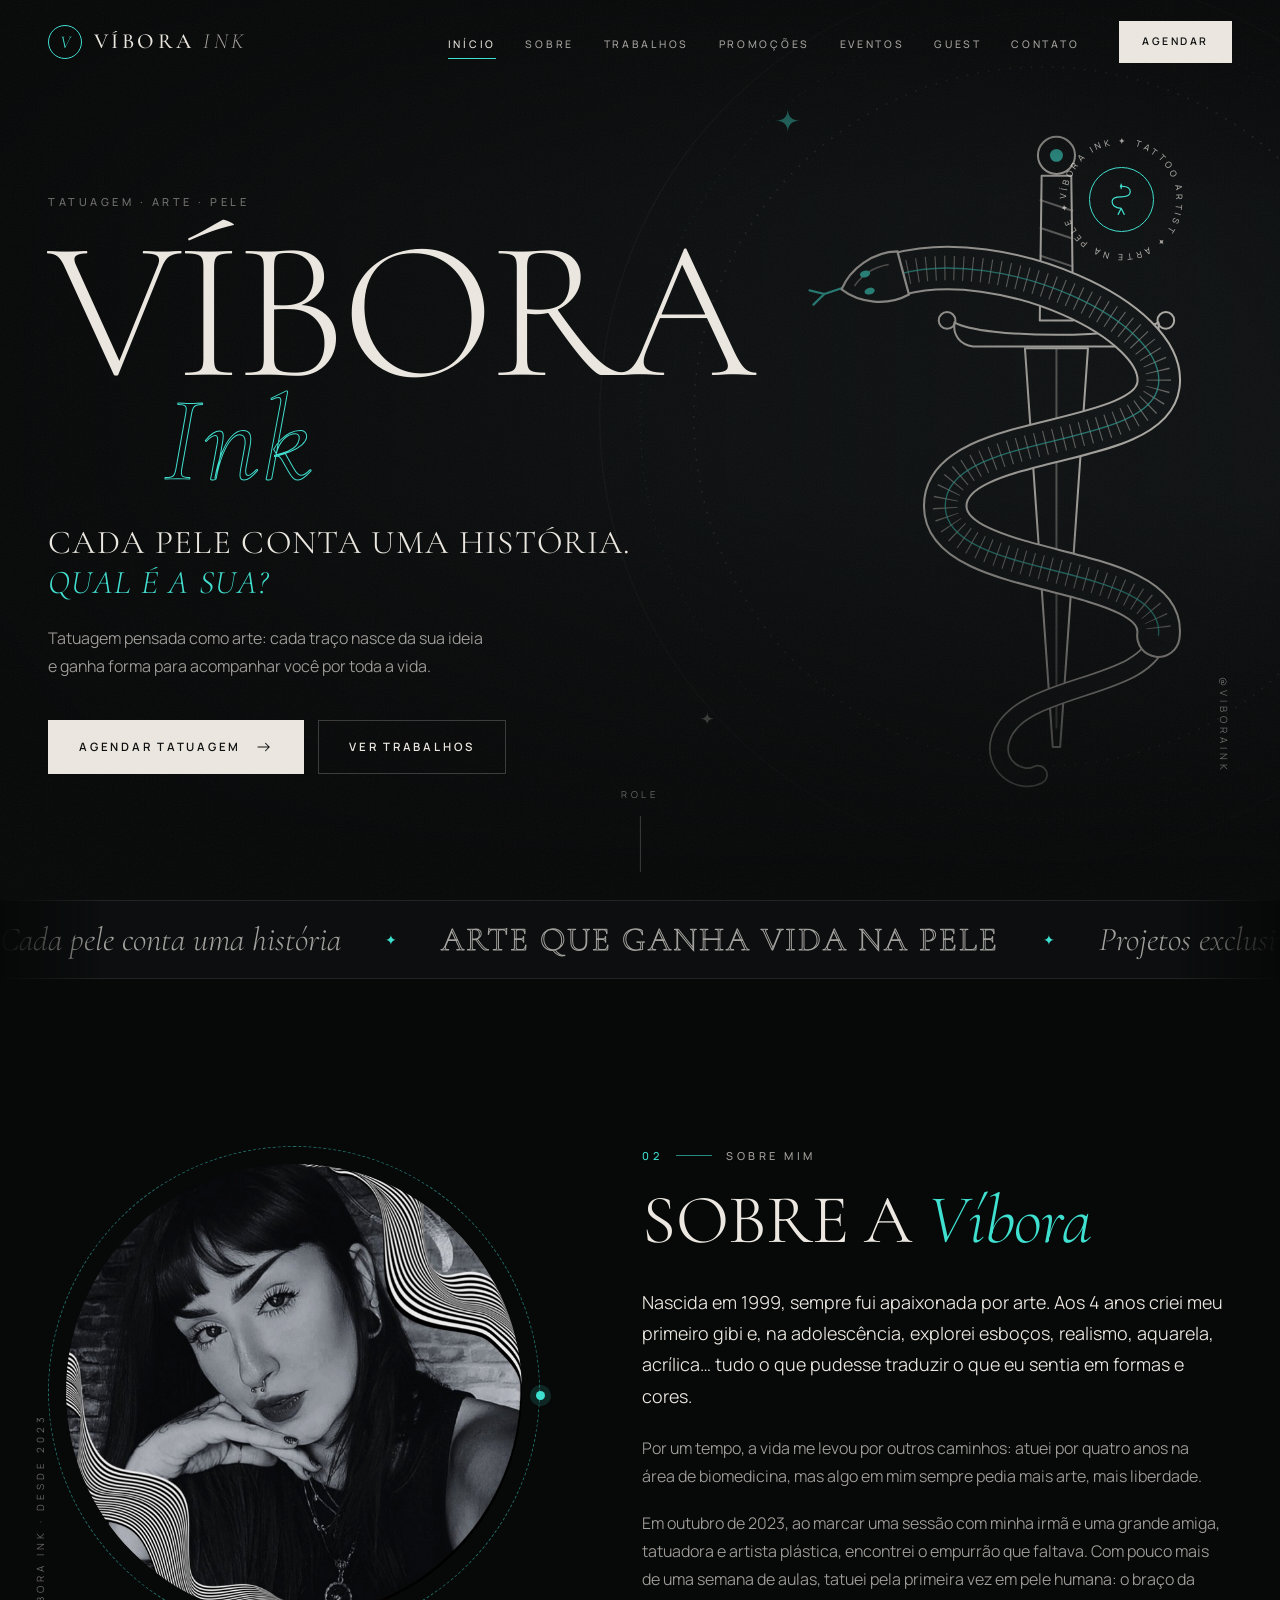
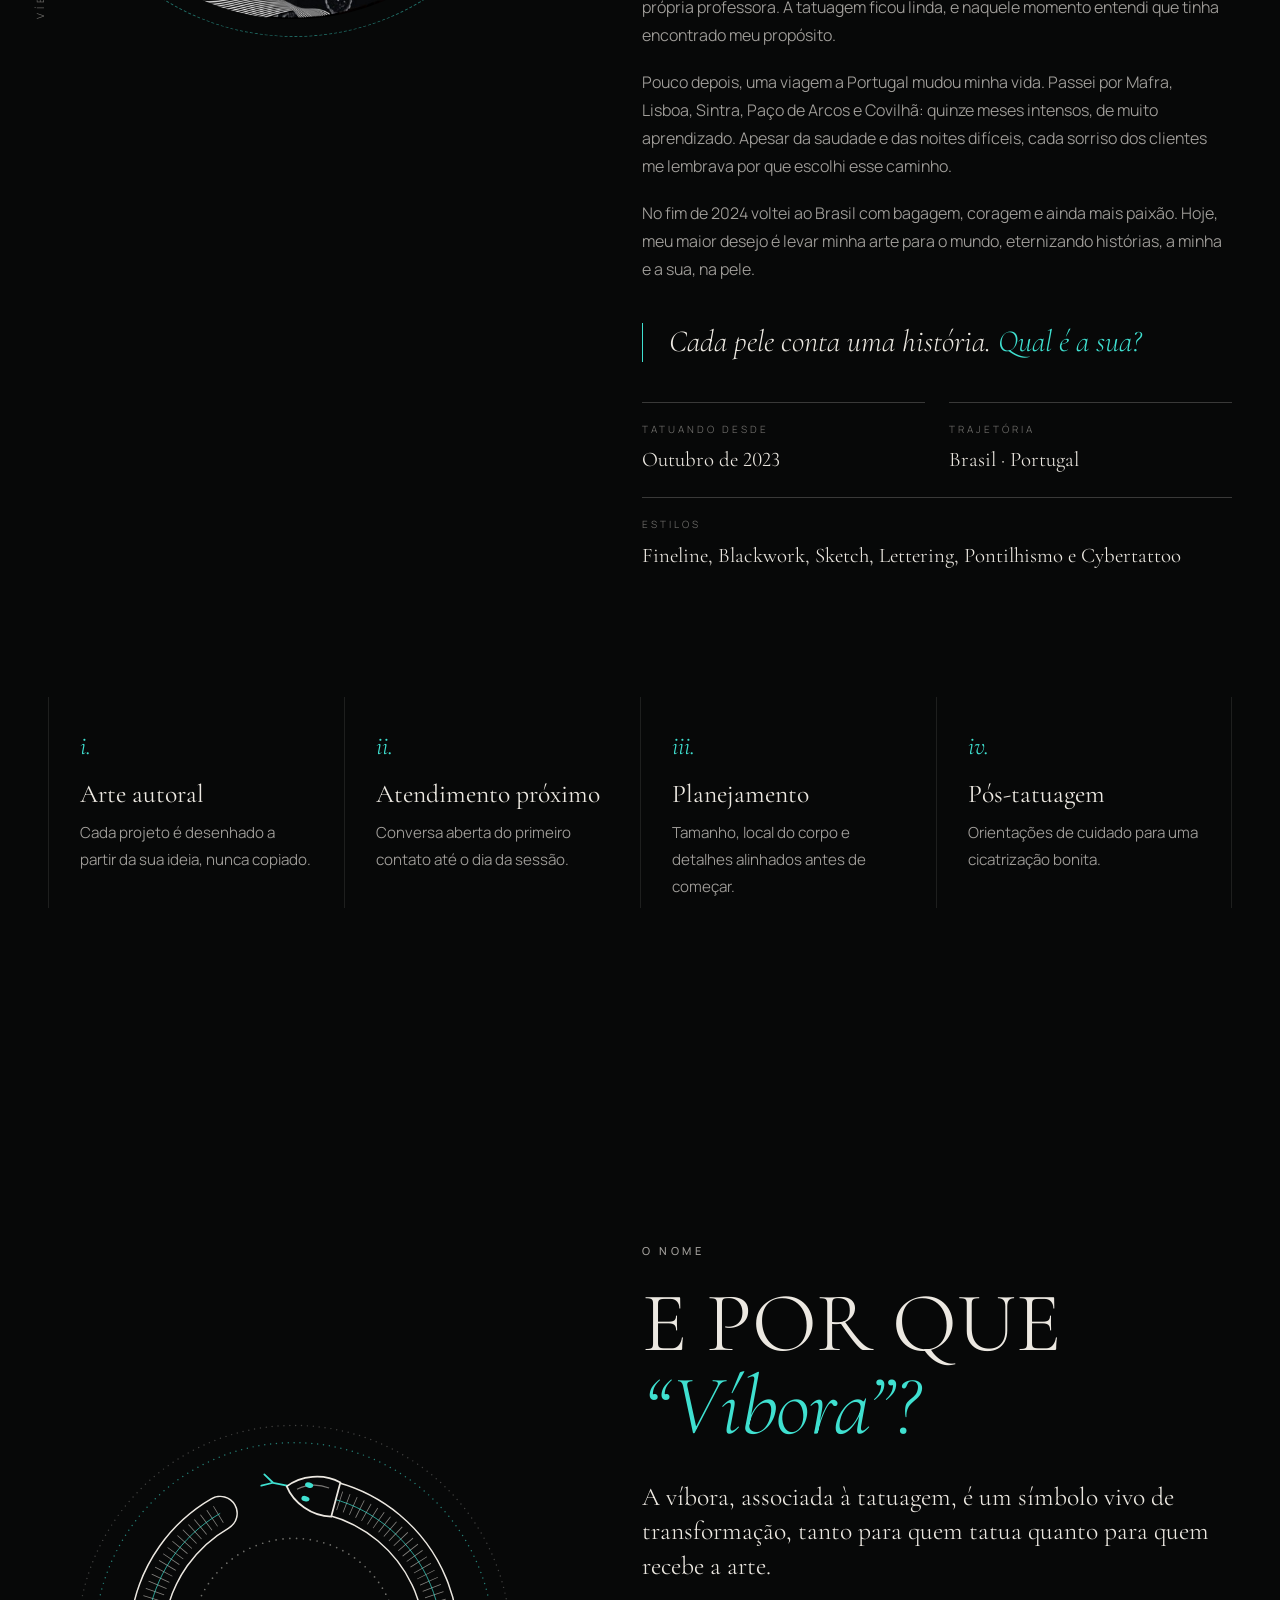
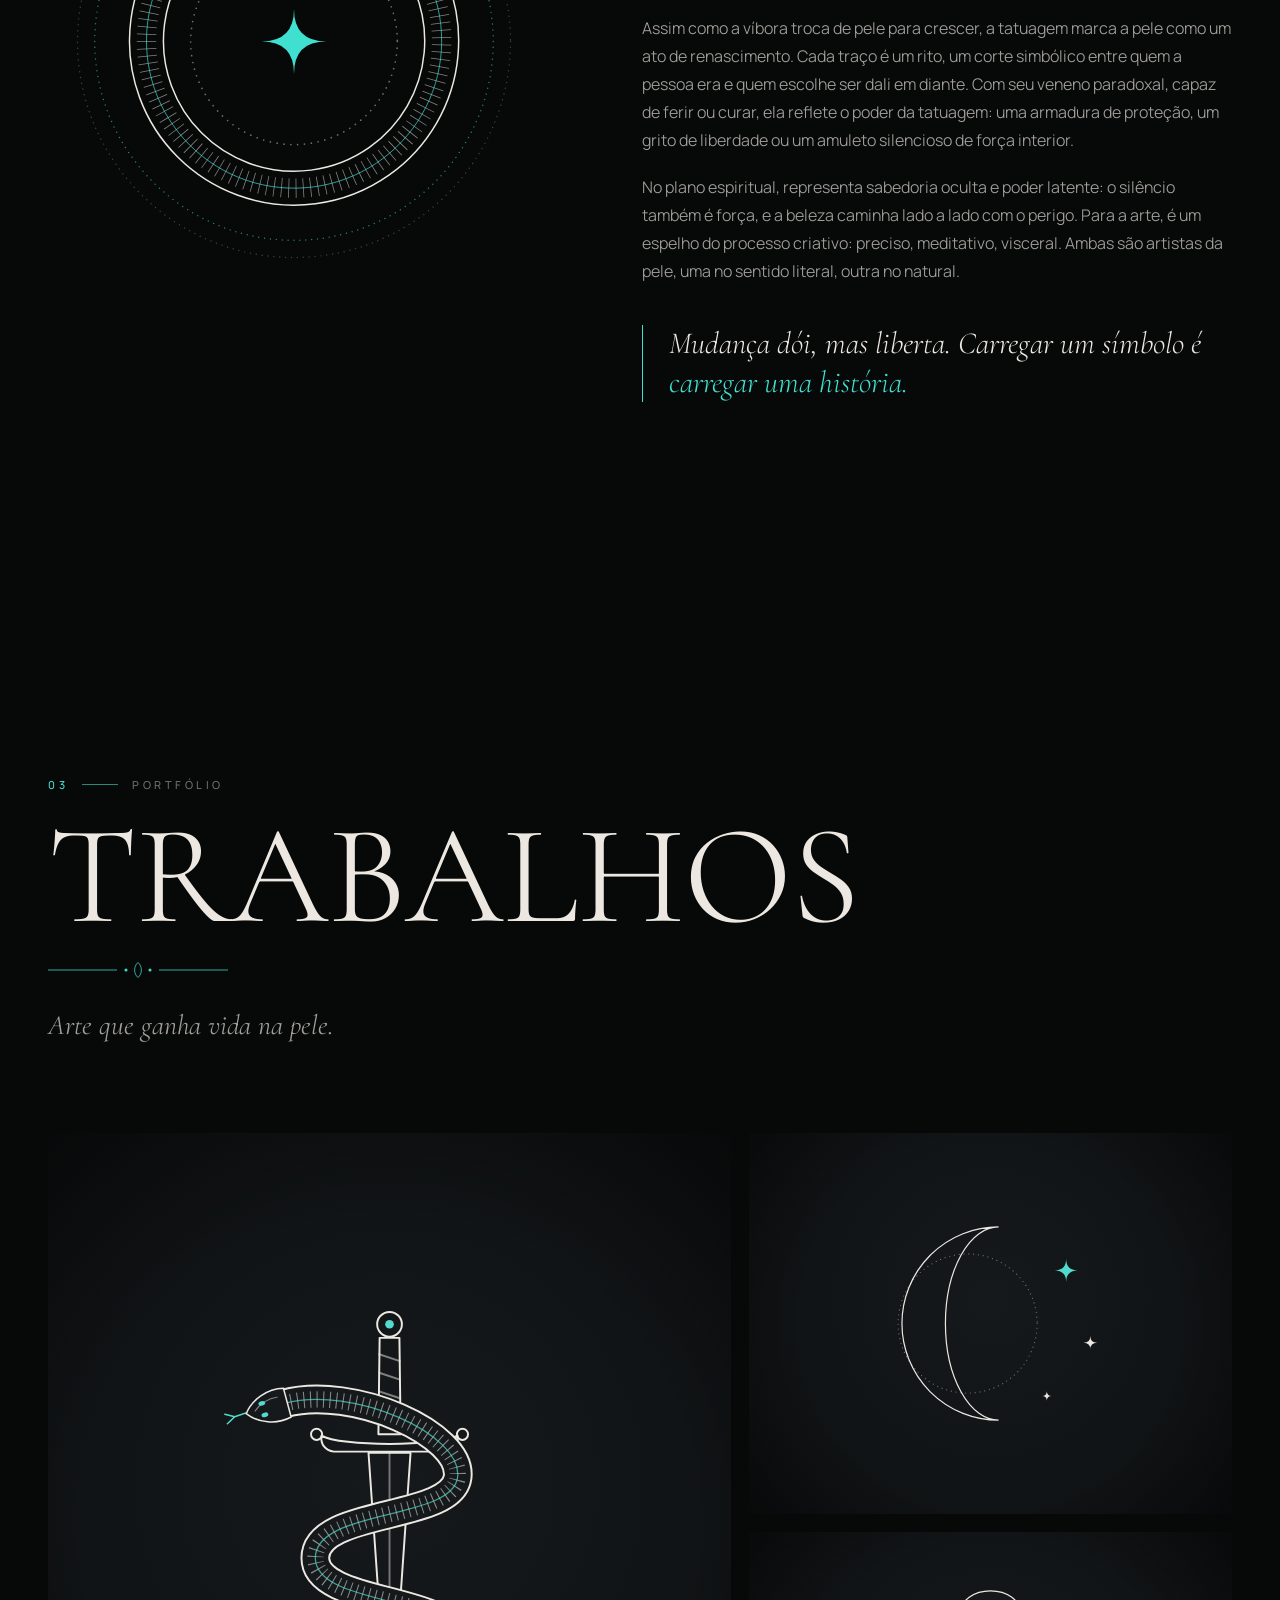
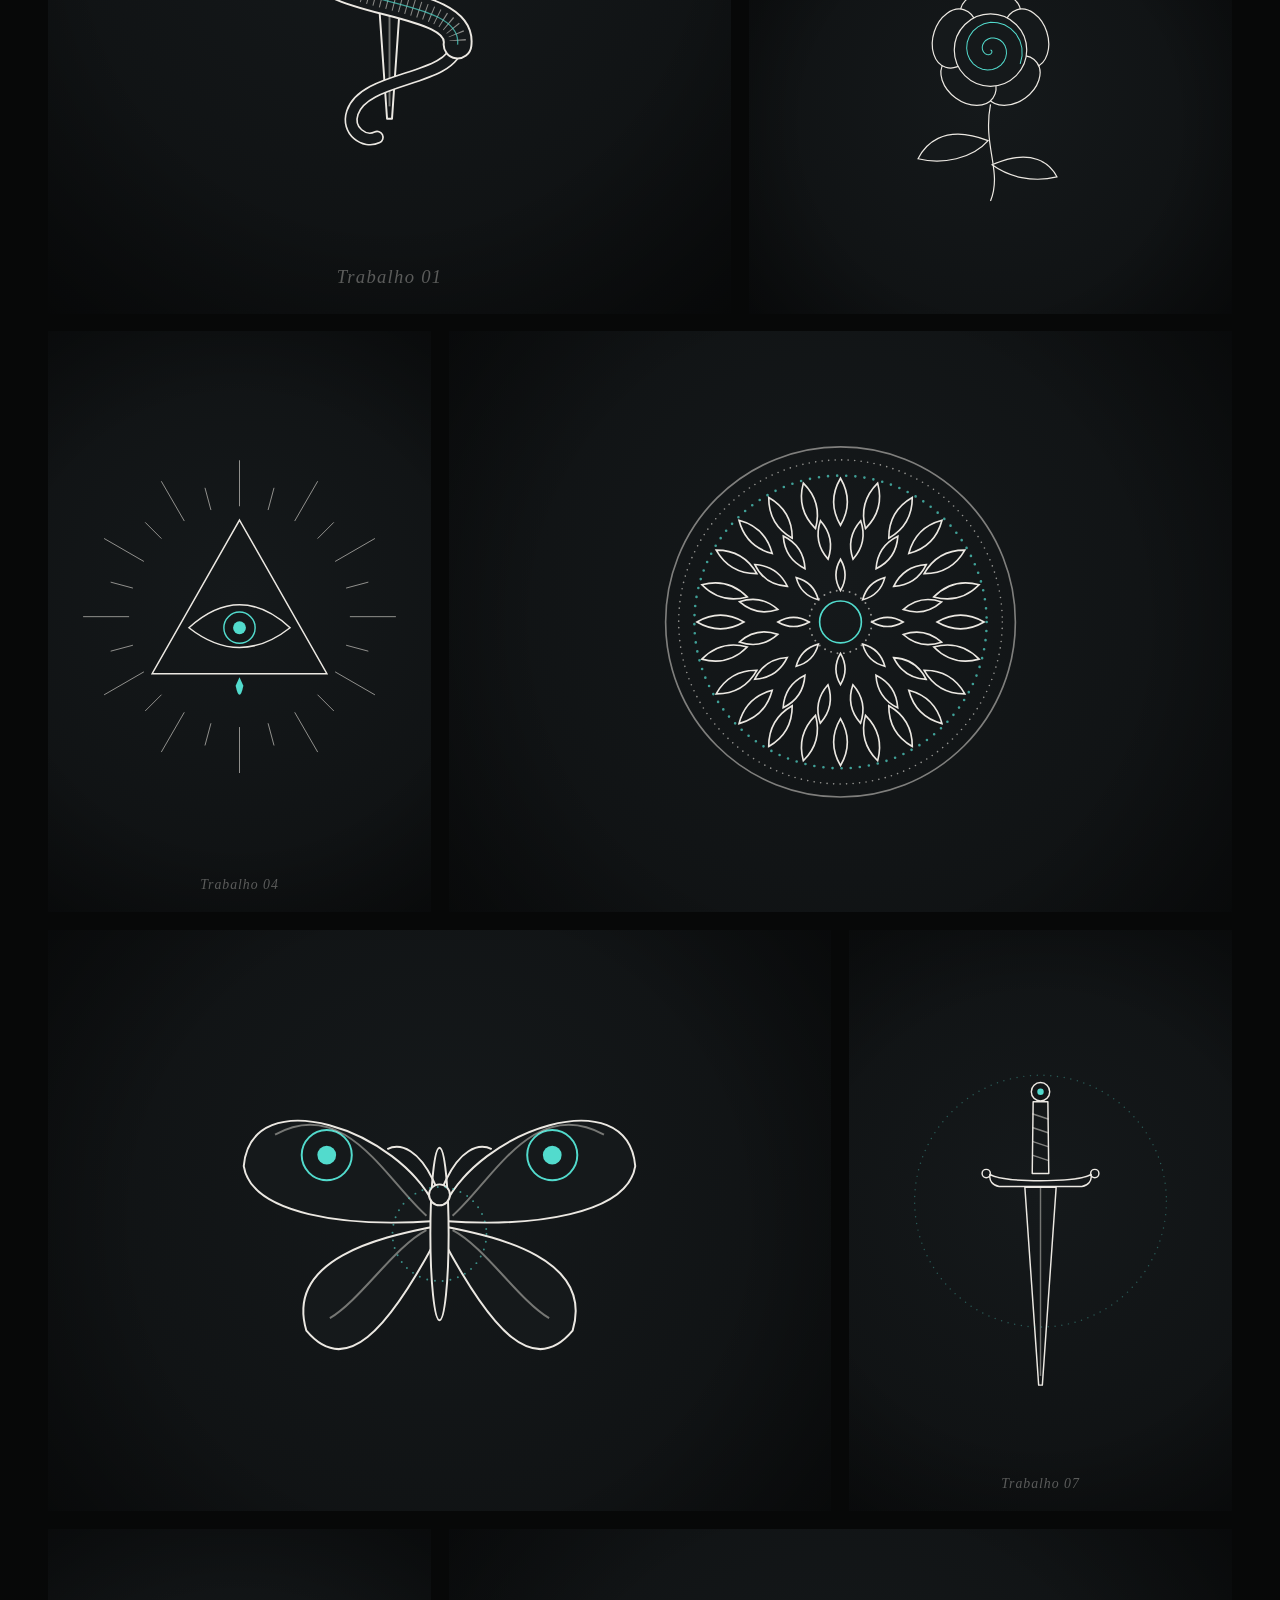
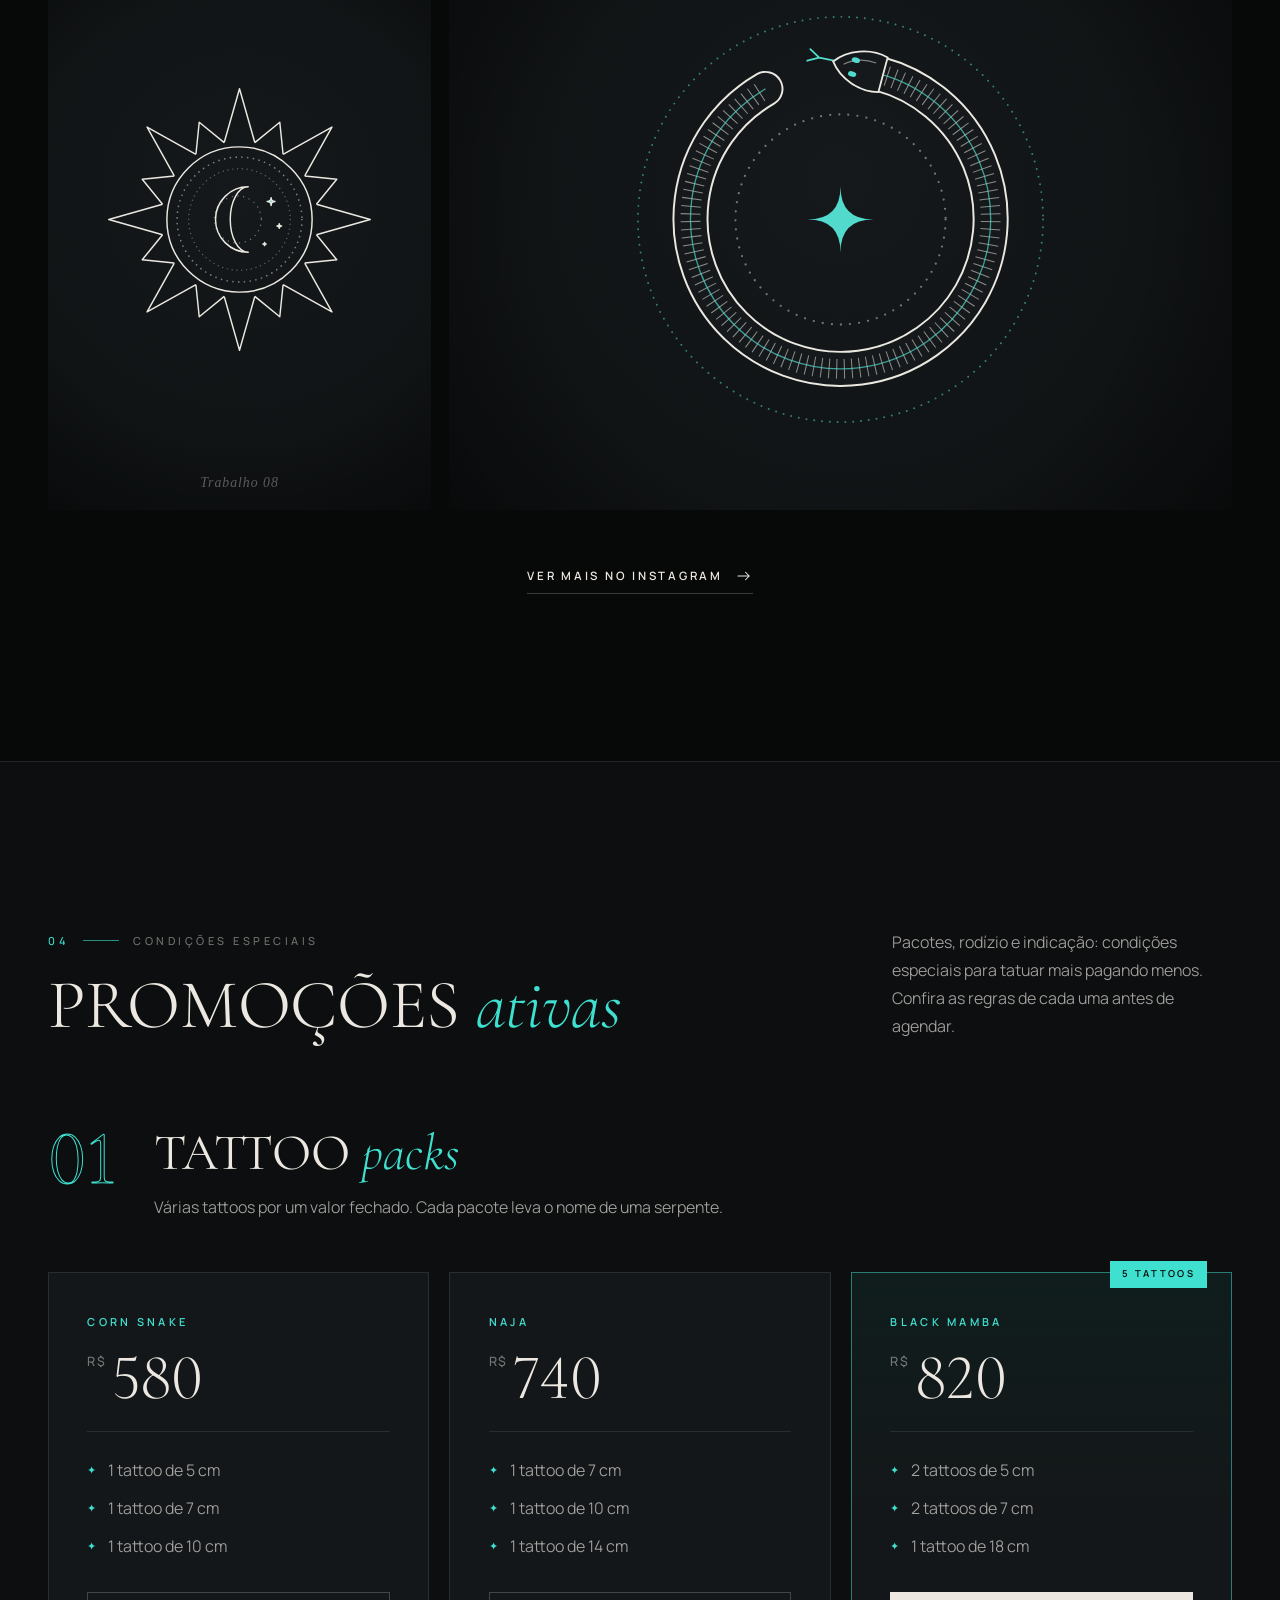
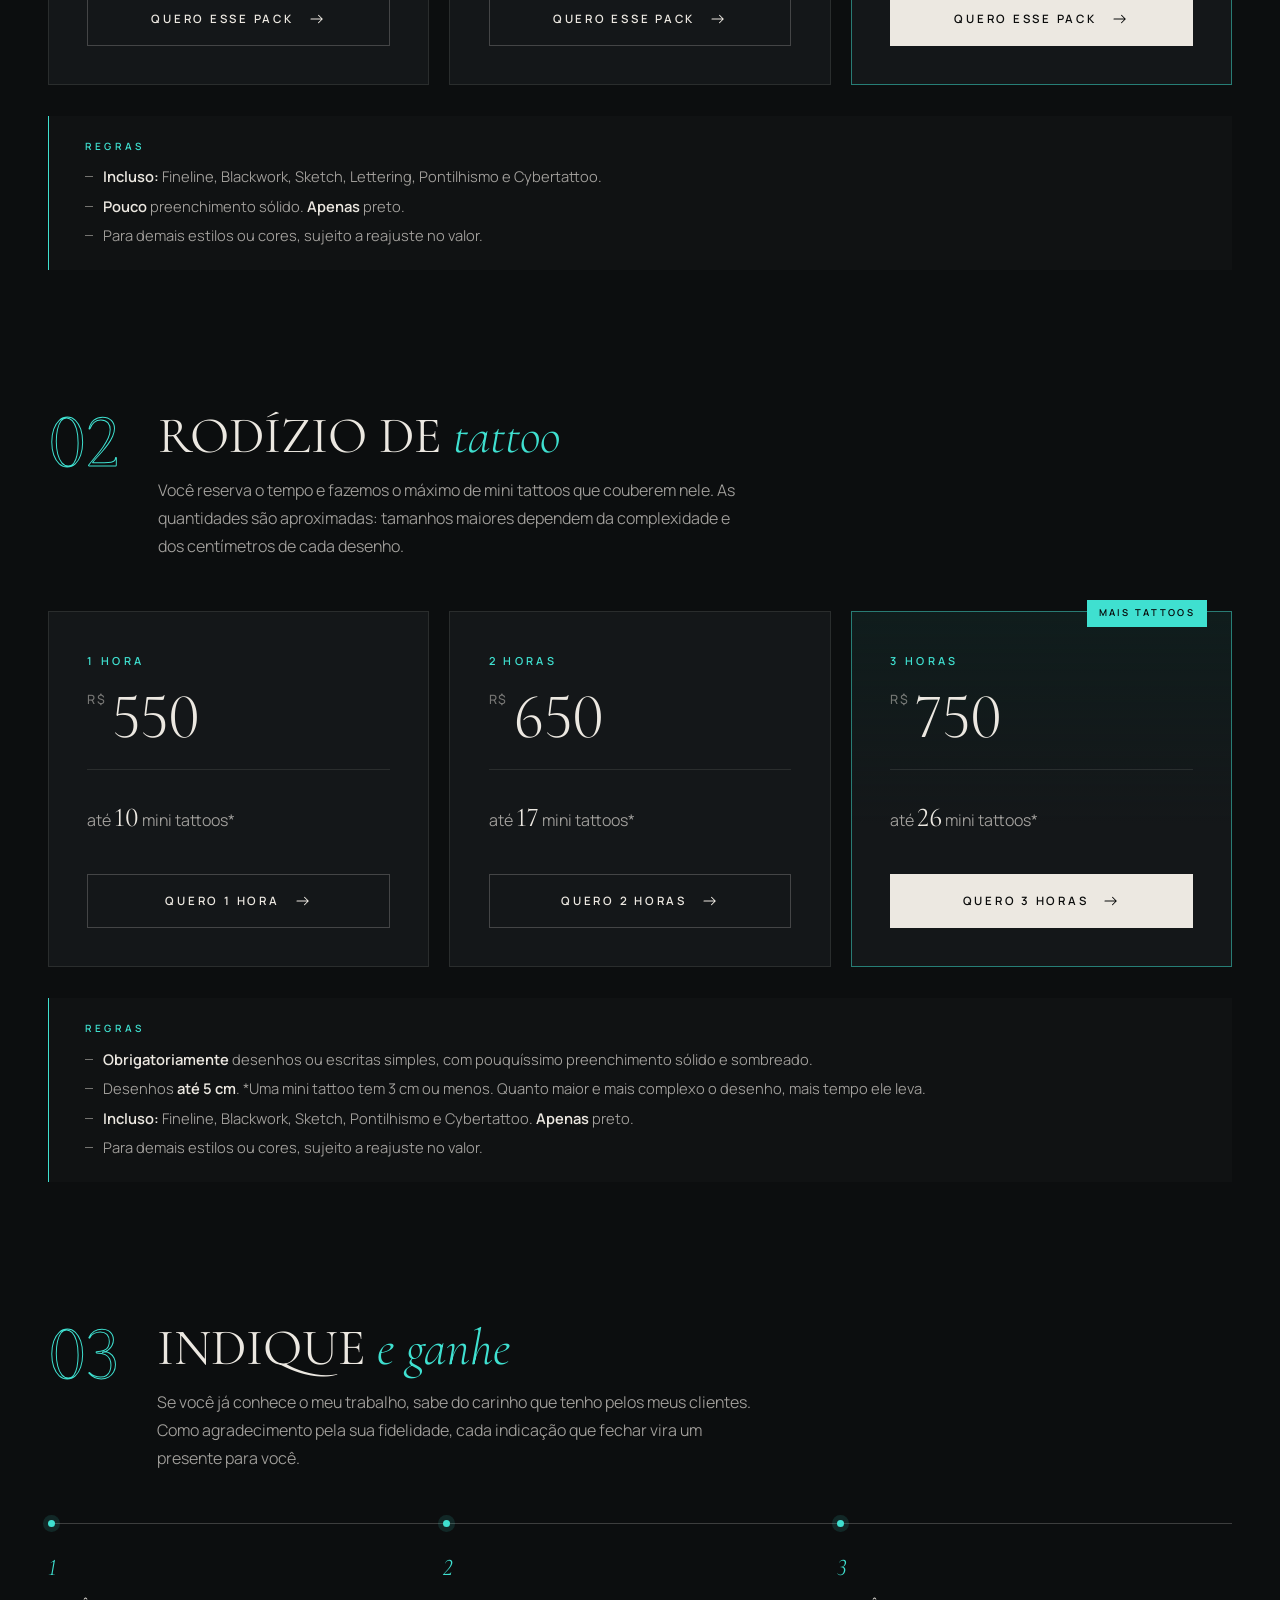
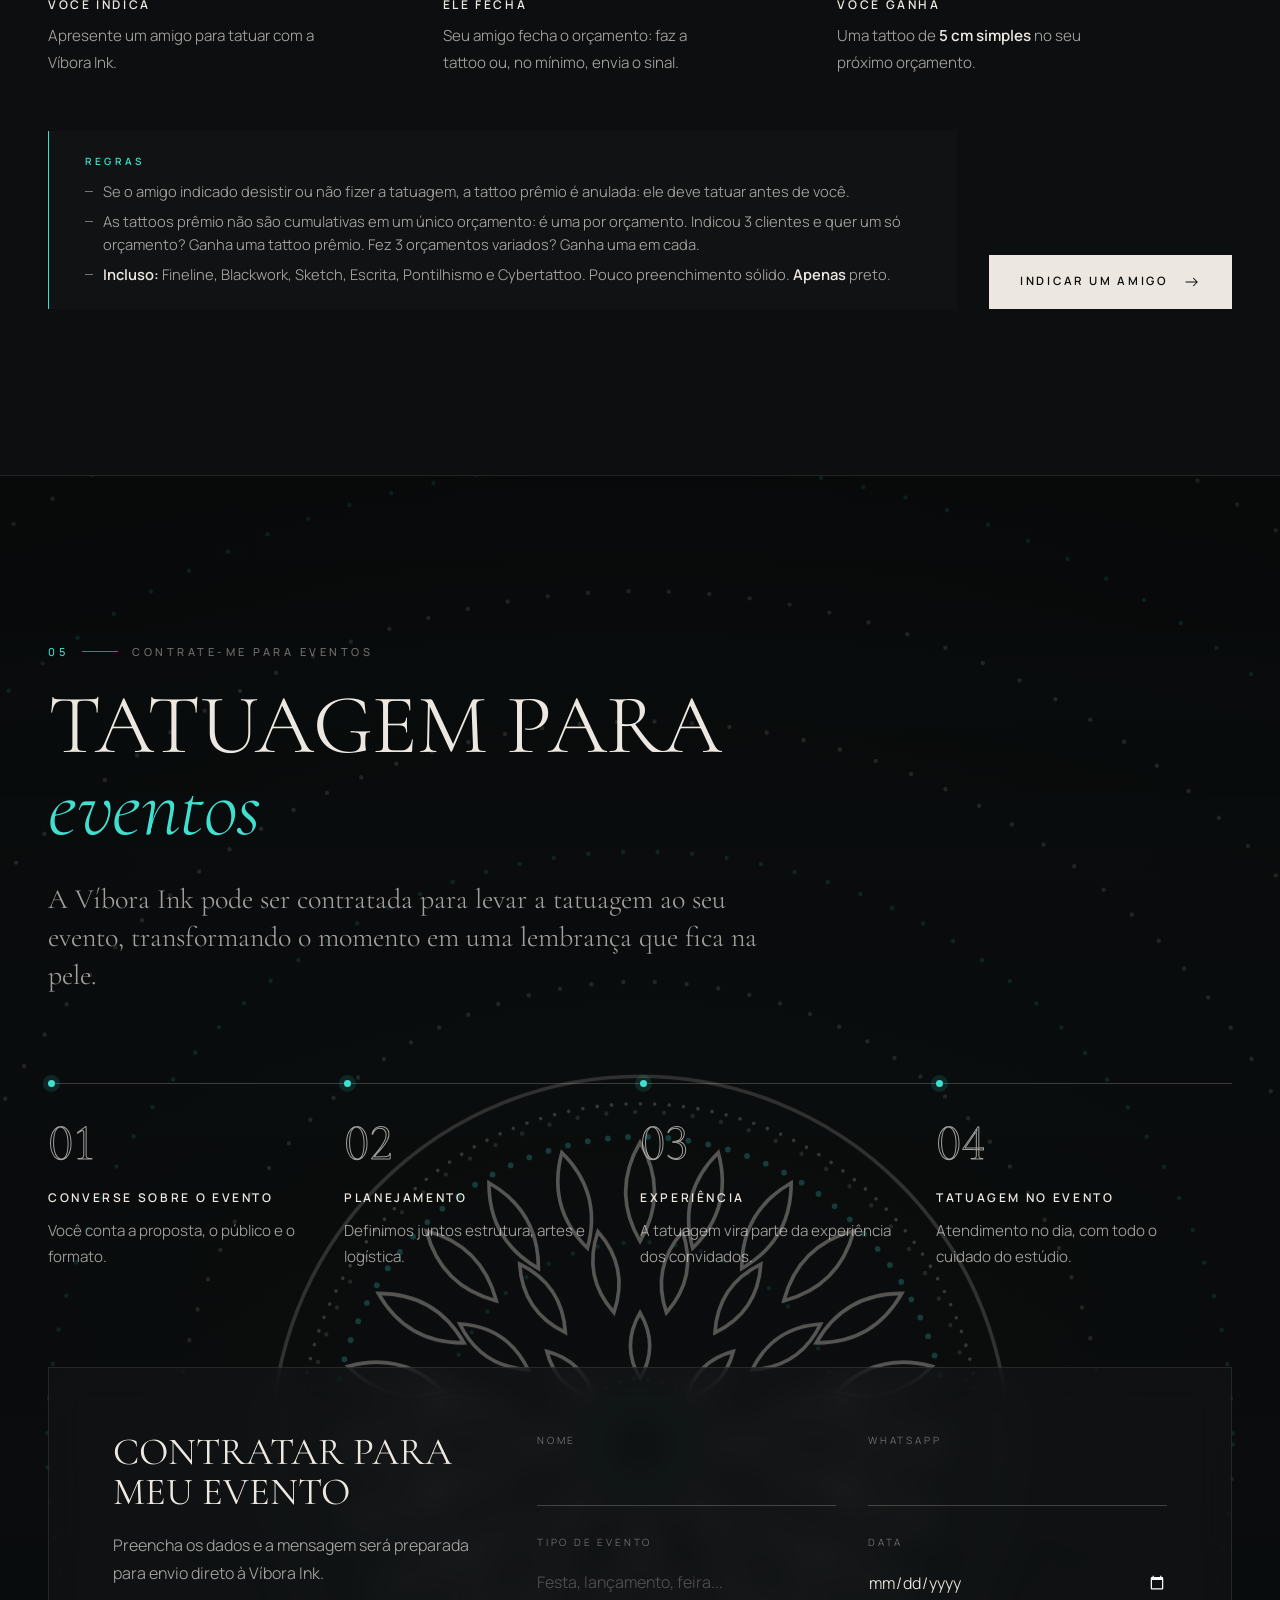
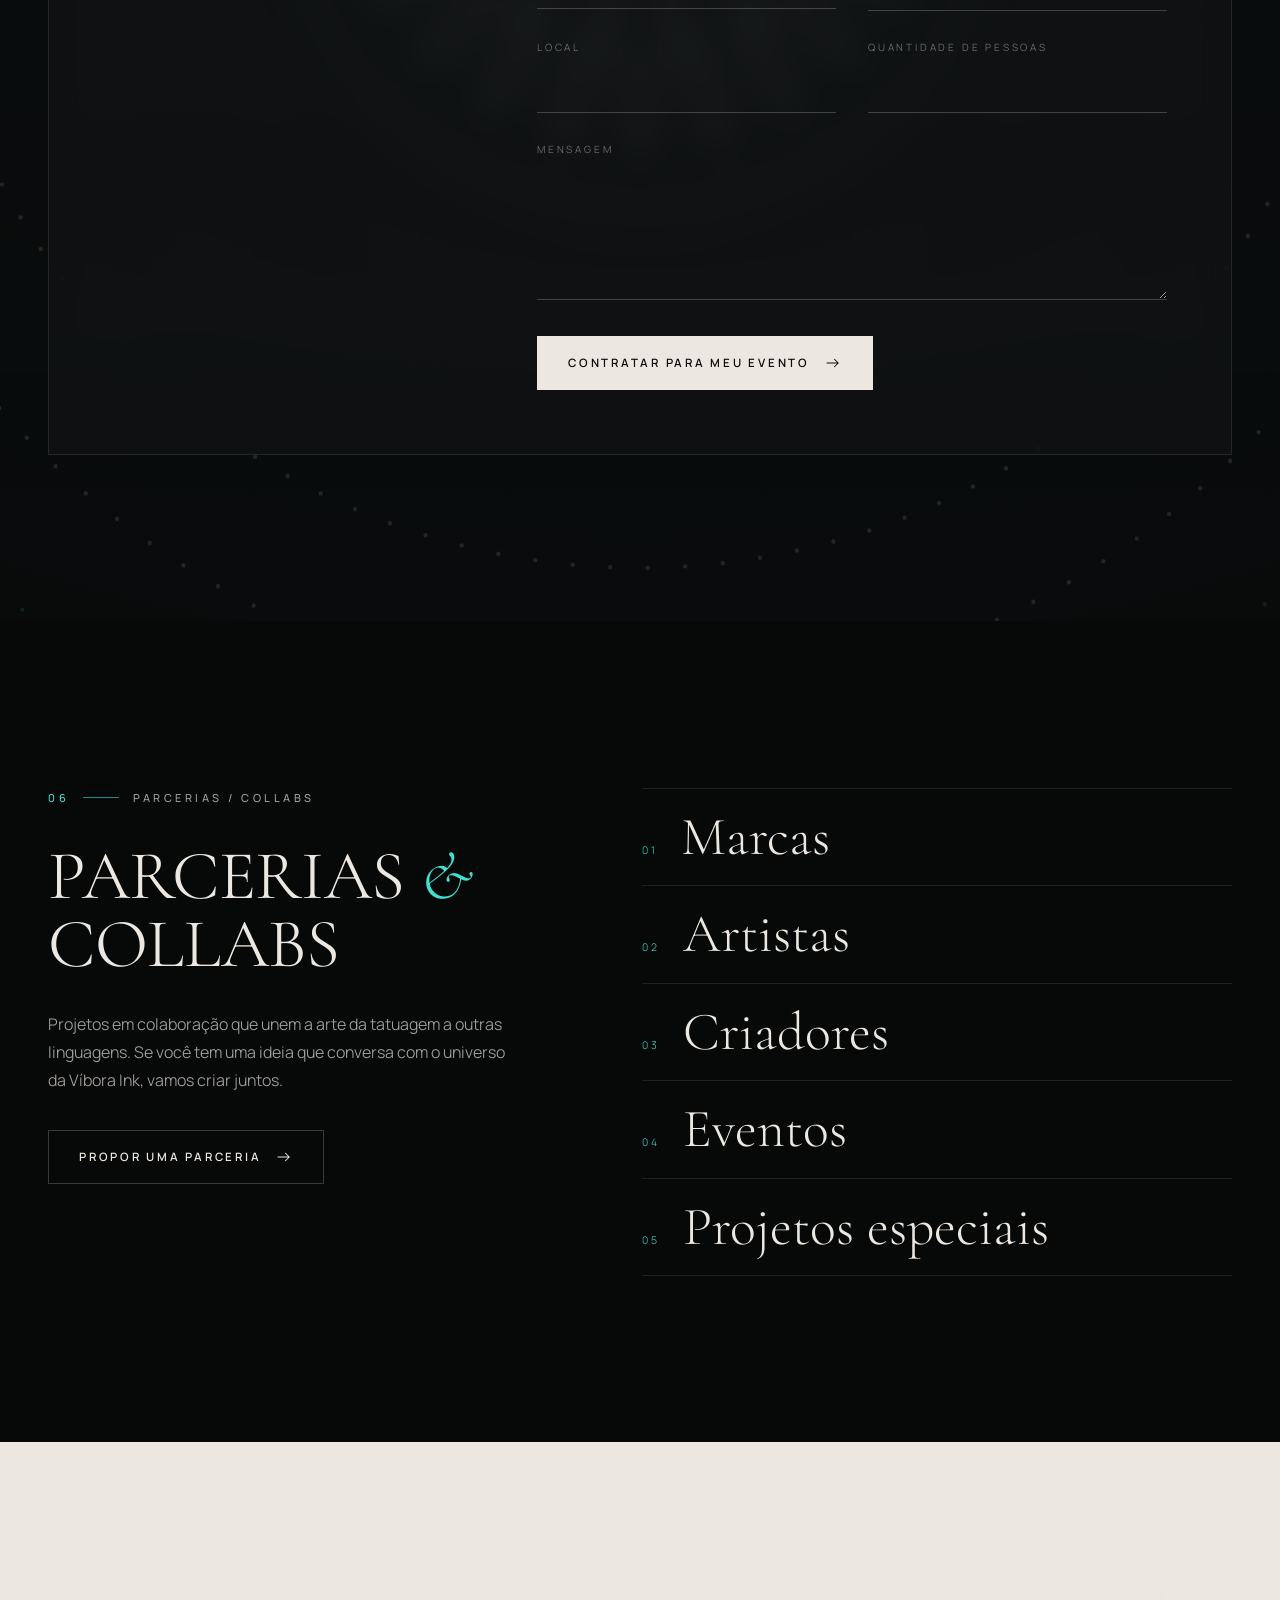
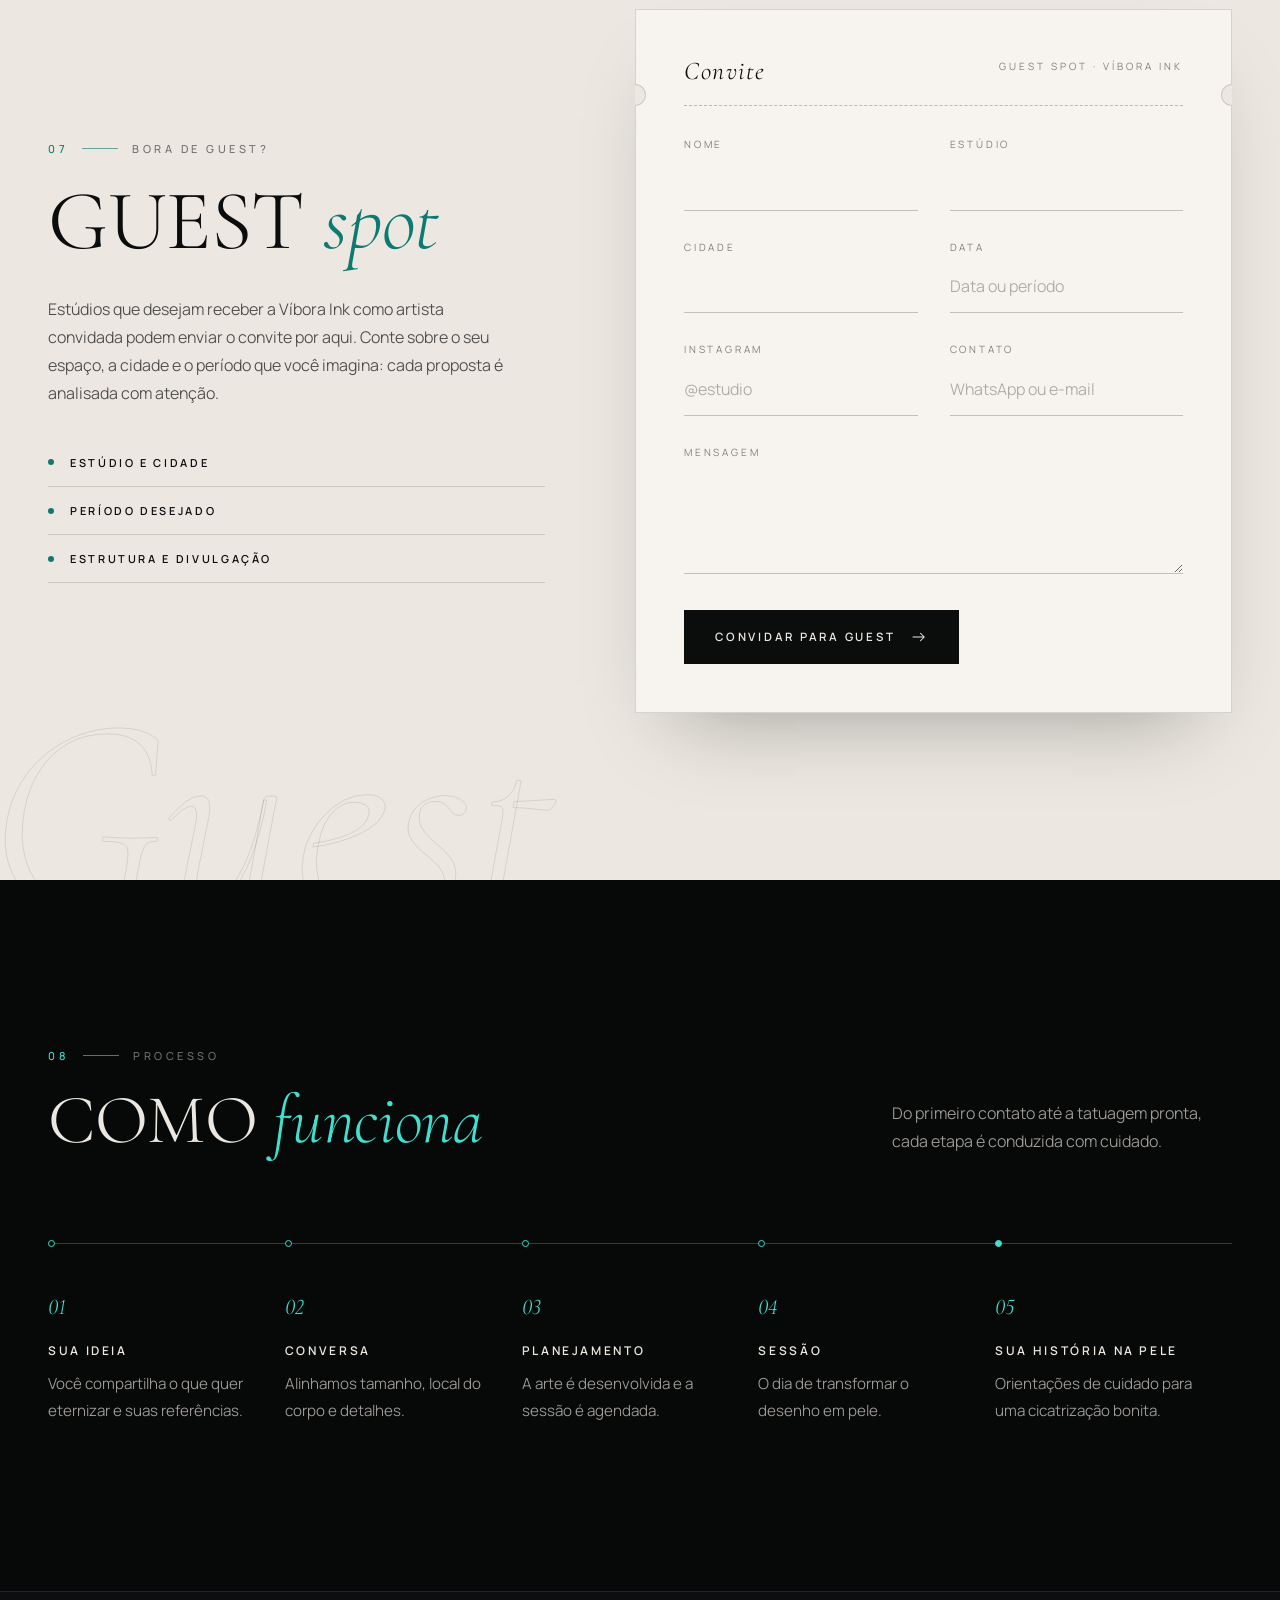
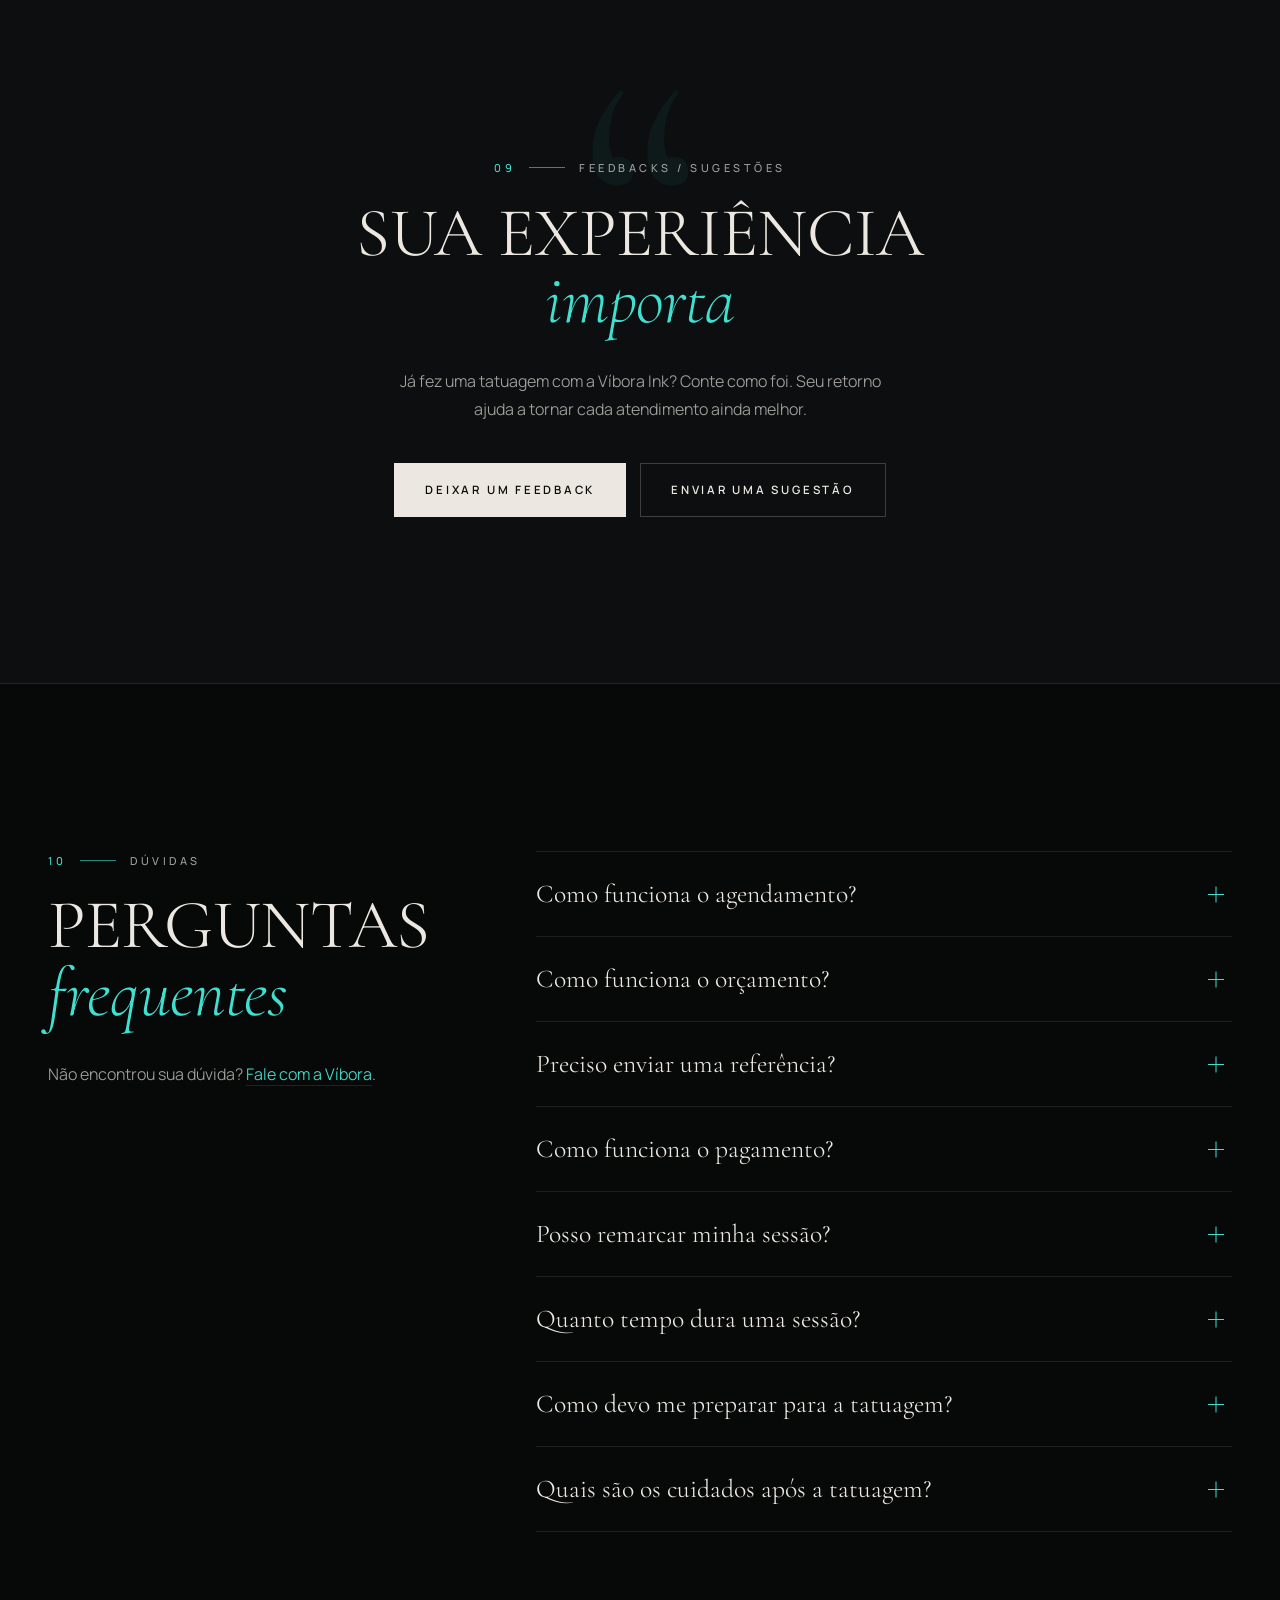
==== index.html @ 6d8f6acc "Site Víbora Ink: correções, novo design e conteúdo real - Cria a pasta assets (fontes, ilustrações, " ====
<!DOCTYPE html>
<html lang="pt-BR">
<head>
  <meta charset="UTF-8">
  <meta name="viewport" content="width=device-width, initial-scale=1">

  <!-- ===================== SEO ===================== -->
  <title>Víbora Ink | Tatuagem, Arte e Estilo</title>
  <meta name="description" content="Víbora Ink: tatuagem com arte, personalidade e exclusividade. Conheça o portfólio, promoções ativas, tatuagem para eventos, parcerias e Guest Spot. Cada pele conta uma história. Qual é a sua?">
  <meta name="theme-color" content="#070808">
  <!-- PLACEHOLDER: substituir pelo domínio definitivo do site -->
  <link rel="canonical" href="https://www.viboraink.com.br/">

  <!-- Open Graph / redes sociais -->
  <meta property="og:type" content="website">
  <meta property="og:locale" content="pt_BR">
  <meta property="og:site_name" content="Víbora Ink">
  <meta property="og:title" content="Víbora Ink | Tatuagem, Arte e Estilo">
  <meta property="og:description" content="Cada pele conta uma história. Qual é a sua? Portfólio, agendamento, eventos, parcerias e Guest Spot.">
  <!-- PLACEHOLDER: usar URL absoluta do domínio definitivo -->
  <meta property="og:image" content="assets/images/og-image.png">
  <meta property="og:image:width" content="1200">
  <meta property="og:image:height" content="630">
  <meta name="twitter:card" content="summary_large_image">

  <!-- Favicon -->
  <link rel="icon" href="assets/icons/favicon.svg" type="image/svg+xml">
  <link rel="apple-touch-icon" href="assets/icons/apple-touch-icon.png">

  <!-- Fontes locais (pré-carregadas para evitar troca visível) -->
  <link rel="preload" href="assets/fonts/cormorant-garamond-latin-wght-normal.woff2" as="font" type="font/woff2" crossorigin>
  <link rel="preload" href="assets/fonts/manrope-latin-wght-normal.woff2" as="font" type="font/woff2" crossorigin>

  <link rel="stylesheet" href="style.css">

  <!-- Dados estruturados (apenas informações confirmadas) -->
  <script type="application/ld+json">
  {
    "@context": "https://schema.org",
    "@type": "TattooParlor",
    "name": "Víbora Ink",
    "slogan": "Cada pele conta uma história. Qual é a sua?",
    "sameAs": ["https://www.instagram.com/viboraink/"]
  }
  </script>
</head>

<body>
  <!-- Ícones reutilizáveis (SVG inline para funcionar também abrindo o arquivo localmente) -->
  <svg class="sprite" aria-hidden="true" focusable="false">
    <symbol id="i-arrow" viewBox="0 0 24 24"><path d="M4 12h15m-5-5 5 5-5 5" fill="none" stroke="currentColor" stroke-width="1.4" stroke-linecap="round" stroke-linejoin="round"/></symbol>
    <symbol id="i-instagram" viewBox="0 0 24 24"><rect x="3.5" y="3.5" width="17" height="17" rx="5" fill="none" stroke="currentColor" stroke-width="1.4"/><circle cx="12" cy="12" r="4" fill="none" stroke="currentColor" stroke-width="1.4"/><circle cx="17.2" cy="6.8" r="1" fill="currentColor"/></symbol>
    <symbol id="i-whatsapp" viewBox="0 0 24 24"><path d="M4.5 19.5 5.6 16A8 8 0 1 1 8.4 18.7Z" fill="none" stroke="currentColor" stroke-width="1.4" stroke-linejoin="round"/><path d="M9.2 8.6c.2-.4.5-.4.7-.4h.5c.2 0 .4.1.5.4l.7 1.6c.1.2 0 .4-.1.6l-.5.6c-.1.1-.1.3 0 .5.6 1 1.4 1.8 2.4 2.3.2.1.4.1.5 0l.6-.7c.1-.2.4-.2.6-.1l1.6.7c.2.1.3.3.3.5 0 .9-.7 1.8-1.7 1.8-3 0-6.3-3.1-6.3-6 0-.6.1-1.2.5-1.8Z" fill="currentColor"/></symbol>
    <symbol id="i-mail" viewBox="0 0 24 24"><rect x="3.5" y="5.5" width="17" height="13" rx="1.5" fill="none" stroke="currentColor" stroke-width="1.4"/><path d="m4 7 8 6 8-6" fill="none" stroke="currentColor" stroke-width="1.4"/></symbol>
    <symbol id="i-pin" viewBox="0 0 24 24"><path d="M12 21s-6.5-6-6.5-11a6.5 6.5 0 0 1 13 0c0 5-6.5 11-6.5 11Z" fill="none" stroke="currentColor" stroke-width="1.4"/><circle cx="12" cy="10" r="2.3" fill="none" stroke="currentColor" stroke-width="1.4"/></symbol>
    <symbol id="i-close" viewBox="0 0 24 24"><path d="m6 6 12 12M18 6 6 18" fill="none" stroke="currentColor" stroke-width="1.4" stroke-linecap="round"/></symbol>
    <symbol id="i-prev" viewBox="0 0 24 24"><path d="m15 5-7 7 7 7" fill="none" stroke="currentColor" stroke-width="1.4" stroke-linecap="round" stroke-linejoin="round"/></symbol>
    <symbol id="i-next" viewBox="0 0 24 24"><path d="m9 5 7 7-7 7" fill="none" stroke="currentColor" stroke-width="1.4" stroke-linecap="round" stroke-linejoin="round"/></symbol>
    <symbol id="i-snake" viewBox="0 0 48 48"><path d="M24 4v6M20 44l4-8 4 8M24 36c-9 0-12-5-12-9s4-6 12-6 12-3 12-7-4-7-10-7" fill="none" stroke="currentColor" stroke-width="1.6" stroke-linecap="round" stroke-linejoin="round"/><circle cx="24" cy="7" r="1.6" fill="currentColor"/></symbol>
    <symbol id="i-ornament" viewBox="0 0 240 24"><path d="M0 12h92M148 12h92" stroke="currentColor" stroke-width="1"/><path d="M120 2c6 5 6 15 0 20-6-5-6-15 0-20Z" fill="none" stroke="currentColor" stroke-width="1"/><circle cx="104" cy="12" r="2" fill="currentColor"/><circle cx="136" cy="12" r="2" fill="currentColor"/></symbol>
  </svg>

  <a class="skip-link" href="#conteudo">Pular para o conteúdo</a>

  <!-- ===================== MENU ===================== -->
  <header class="header" id="header">
    <div class="header__inner">
      <a href="#inicio" class="brand" aria-label="Víbora Ink, voltar ao início">
        <span class="brand__mark" aria-hidden="true">V</span>
        <span class="brand__name">Víbora <em>Ink</em></span>
      </a>

      <nav class="nav" id="nav" aria-label="Navegação principal">
        <ul class="nav__list">
          <li><a href="#inicio" class="nav__link">Início</a></li>
          <li><a href="#sobre" class="nav__link">Sobre</a></li>
          <li><a href="#trabalhos" class="nav__link">Trabalhos</a></li>
          <li><a href="#promocoes" class="nav__link">Promoções</a></li>
          <li><a href="#eventos" class="nav__link">Eventos</a></li>
          <li><a href="#guest" class="nav__link">Guest</a></li>
          <li><a href="#contato" class="nav__link">Contato</a></li>
        </ul>
        <div class="nav__mobile-foot">
          <a href="https://www.instagram.com/viboraink/" target="_blank" rel="noopener" class="nav__social">
            <svg aria-hidden="true"><use href="#i-instagram"/></svg> @viboraink
          </a>
          <p class="nav__sign">Cada pele conta uma história.<br>Qual é a sua?</p>
        </div>
      </nav>

      <a href="#agendar" class="btn btn--primary btn--sm header__cta">Agendar</a>

      <button class="burger" id="burger" aria-label="Abrir menu" aria-expanded="false" aria-controls="nav">
        <span></span><span></span>
      </button>
    </div>
  </header>

  <main id="conteudo">

    <!-- ===================== 01 · HERO ===================== -->
    <section class="hero" id="inicio" aria-label="Apresentação">
      <div class="hero__media" data-parallax="0.18">
        <!-- PLACEHOLDER: substituir por uma fotografia real da marca (ex.: assets/images/hero.jpg, 2400px de largura) -->
        <img src="assets/images/hero-placeholder.svg" alt="Ilustração em traço fino de uma serpente enrolada em uma adaga, em tons escuros com detalhes ciano" fetchpriority="high" width="2400" height="1500">
      </div>
      <div class="hero__veil" aria-hidden="true"></div>

      <div class="hero__content container">
        <p class="eyebrow reveal">Tatuagem · Arte · Pele</p>
        <h1 class="hero__title reveal" data-delay="1">
          <span class="hero__title-main">Víbora</span>
          <span class="hero__title-sub">Ink</span>
        </h1>
        <p class="hero__sign reveal" data-delay="2">Cada pele conta uma história.<br><em>Qual é a sua?</em></p>
        <p class="hero__text reveal" data-delay="3">Tatuagem pensada como arte: cada traço nasce da sua ideia e ganha forma para acompanhar você por toda a vida.</p>
        <div class="hero__actions reveal" data-delay="4">
          <a href="#agendar" class="btn btn--primary">Agendar tatuagem <svg aria-hidden="true"><use href="#i-arrow"/></svg></a>
          <a href="#trabalhos" class="btn btn--ghost">Ver trabalhos</a>
        </div>
      </div>

      <a href="#sobre" class="hero__scroll" aria-label="Rolar para a próxima seção">
        <span>Role</span>
        <i aria-hidden="true"></i>
      </a>
      <a href="https://www.instagram.com/viboraink/" target="_blank" rel="noopener" class="hero__side">@viboraink</a>

      <!-- Selo giratório, no estilo dos carimbos de estúdio -->
      <a href="#agendar" class="seal" aria-label="Agendar tatuagem">
        <svg class="seal__ring" viewBox="0 0 200 200" aria-hidden="true">
          <defs><path id="seal-path" d="M100 100m-78 0a78 78 0 1 1 156 0a78 78 0 1 1-156 0"/></defs>
          <text><textPath href="#seal-path" textLength="486">Víbora Ink ✦ Tattoo artist ✦ Arte na pele ✦</textPath></text>
        </svg>
        <span class="seal__core" aria-hidden="true"><svg><use href="#i-snake"/></svg></span>
      </a>
    </section>

    <!-- Faixa de frases da marca -->
    <div class="marquee" aria-hidden="true">
      <div class="marquee__track">
        <span>Cada pele conta uma história</span><i>✦</i>
        <span>Arte que ganha vida na pele</span><i>✦</i>
        <span>Projetos exclusivos</span><i>✦</i>
        <span>Qual é a sua?</span><i>✦</i>
        <span>Cada pele conta uma história</span><i>✦</i>
        <span>Arte que ganha vida na pele</span><i>✦</i>
        <span>Projetos exclusivos</span><i>✦</i>
        <span>Qual é a sua?</span><i>✦</i>
      </div>
    </div>

    <!-- ===================== 02 · SOBRE ===================== -->
    <section class="section about" id="sobre" aria-labelledby="sobre-titulo">
      <div class="container about__grid">
        <figure class="about__photo reveal">
          <!-- Foto recortada do material da marca. Ideal: substituir pelo arquivo original em alta resolução (quadrado, mín. 1000px) -->
          <img src="assets/images/tatuadora.jpg" alt="Retrato em preto e branco da tatuadora da Víbora Ink, com franja, piercings e a mão apoiada no queixo" loading="lazy" width="694" height="694">
          <figcaption class="about__caption">Víbora Ink · desde 2023</figcaption>
        </figure>

        <div class="about__text">
          <p class="eyebrow reveal"><span class="idx">02</span> Sobre mim</p>
          <h2 class="title reveal" id="sobre-titulo">Sobre a <em>Víbora</em></h2>

          <p class="lead reveal">Nascida em 1999, sempre fui apaixonada por arte. Aos 4 anos criei meu primeiro gibi e, na adolescência, explorei esboços, realismo, aquarela, acrílica… tudo o que pudesse traduzir o que eu sentia em formas e cores.</p>
          <p class="reveal">Por um tempo, a vida me levou por outros caminhos: atuei por quatro anos na área de biomedicina, mas algo em mim sempre pedia mais arte, mais liberdade.</p>
          <p class="reveal">Em outubro de 2023, ao marcar uma sessão com minha irmã e uma grande amiga, tatuadora e artista plástica, encontrei o empurrão que faltava. Com pouco mais de uma semana de aulas, tatuei pela primeira vez em pele humana: o braço da própria professora. A tatuagem ficou linda, e naquele momento entendi que tinha encontrado meu propósito.</p>
          <p class="reveal">Pouco depois, uma viagem a Portugal mudou minha vida. Passei por Mafra, Lisboa, Sintra, Paço de Arcos e Covilhã: quinze meses intensos, de muito aprendizado. Apesar da saudade e das noites difíceis, cada sorriso dos clientes me lembrava por que escolhi esse caminho.</p>
          <p class="reveal">No fim de 2024 voltei ao Brasil com bagagem, coragem e ainda mais paixão. Hoje, meu maior desejo é levar minha arte para o mundo, eternizando histórias, a minha e a sua, na pele.</p>

          <blockquote class="about__quote reveal">
            <p>Cada pele conta uma história. <em>Qual é a sua?</em></p>
          </blockquote>

          <dl class="facts reveal">
            <div class="facts__item">
              <dt>Tatuando desde</dt>
              <dd>Outubro de 2023</dd>
            </div>
            <div class="facts__item">
              <dt>Trajetória</dt>
              <dd>Brasil · Portugal</dd>
            </div>
            <div class="facts__item facts__item--wide">
              <dt>Estilos</dt>
              <dd>Fineline, Blackwork, Sketch, Lettering, Pontilhismo e Cybertattoo</dd>
            </div>
          </dl>
        </div>
      </div>

      <!--
        COMPROMISSOS: textos baseados no processo descrito no site.
        PLACEHOLDER: se a tatuadora confirmar, incluir um item sobre biossegurança
        (material descartável, esterilização, licença sanitária), que passa muita confiança.
      -->
      <ul class="container pillars" aria-label="Como a Víbora Ink trabalha">
        <li class="pillar reveal"><span class="pillar__n">i.</span><h3>Arte autoral</h3><p>Cada projeto é desenhado a partir da sua ideia, nunca copiado.</p></li>
        <li class="pillar reveal" data-delay="1"><span class="pillar__n">ii.</span><h3>Atendimento próximo</h3><p>Conversa aberta do primeiro contato até o dia da sessão.</p></li>
        <li class="pillar reveal" data-delay="2"><span class="pillar__n">iii.</span><h3>Planejamento</h3><p>Tamanho, local do corpo e detalhes alinhados antes de começar.</p></li>
        <li class="pillar reveal" data-delay="3"><span class="pillar__n">iv.</span><h3>Pós-tatuagem</h3><p>Orientações de cuidado para uma cicatrização bonita.</p></li>
      </ul>
    </section>

    <!-- ===================== O NOME · POR QUE VÍBORA ===================== -->
    <section class="section meaning" id="por-que-vibora" aria-labelledby="vibora-titulo">
      <div class="container meaning__grid">
        <div class="meaning__art reveal" aria-hidden="true">
          <img src="assets/images/simbolo-vibora.svg" alt="" loading="lazy" width="1000" height="1000">
        </div>
        <div class="meaning__text">
          <p class="eyebrow reveal">O nome</p>
          <h2 class="title title--lg reveal" id="vibora-titulo">E por que <em>“Víbora”?</em></h2>
          <p class="lead reveal">A víbora, associada à tatuagem, é um símbolo vivo de transformação, tanto para quem tatua quanto para quem recebe a arte.</p>
          <p class="reveal">Assim como a víbora troca de pele para crescer, a tatuagem marca a pele como um ato de renascimento. Cada traço é um rito, um corte simbólico entre quem a pessoa era e quem escolhe ser dali em diante. Com seu veneno paradoxal, capaz de ferir ou curar, ela reflete o poder da tatuagem: uma armadura de proteção, um grito de liberdade ou um amuleto silencioso de força interior.</p>
          <p class="reveal">No plano espiritual, representa sabedoria oculta e poder latente: o silêncio também é força, e a beleza caminha lado a lado com o perigo. Para a arte, é um espelho do processo criativo: preciso, meditativo, visceral. Ambas são artistas da pele, uma no sentido literal, outra no natural.</p>
          <blockquote class="about__quote reveal">
            <p>Mudança dói, mas liberta. Carregar um símbolo é <em>carregar uma história.</em></p>
          </blockquote>
        </div>
      </div>
    </section>

    <!-- ===================== 03 · TRABALHOS ===================== -->
    <section class="section works" id="trabalhos" aria-labelledby="trabalhos-titulo">
      <div class="container">
        <div class="section-head">
          <p class="eyebrow reveal"><span class="idx">03</span> Portfólio</p>
          <h2 class="title title--xl reveal" id="trabalhos-titulo">Trabalhos</h2>
          <svg class="ornament reveal" aria-hidden="true"><use href="#i-ornament"/></svg>
          <p class="section-head__sub reveal"><em>Arte que ganha vida na pele.</em></p>
        </div>

        <!--
          FILTROS: aparecem automaticamente quando as imagens tiverem o atributo data-style.
          Ex.: <figure class="work" data-style="Fineline">. Não inventar estilos: usar apenas os que a Víbora Ink trabalha.
        -->
        <div class="filters" id="filters" role="toolbar" aria-label="Filtrar trabalhos por estilo" hidden></div>

        <!--
          GALERIA EDITORIAL: para substituir, troque src/alt e o data-caption.
          Tamanhos: work--tall (vertical), work--wide (horizontal), work--big (destaque), sem modificador (quadrada).
        -->
        <div class="gallery" id="gallery">
          <figure class="work work--big reveal" data-caption="Trabalho 01 · legenda a preencher">
            <button class="work__btn" aria-label="Ampliar trabalho 01"><img src="assets/images/trabalho-01.svg" alt="Espaço reservado para foto de tatuagem 01" loading="lazy"></button>
          </figure>
          <figure class="work reveal" data-caption="Trabalho 02 · legenda a preencher">
            <button class="work__btn" aria-label="Ampliar trabalho 02"><img src="assets/images/trabalho-02.svg" alt="Espaço reservado para foto de tatuagem 02" loading="lazy"></button>
          </figure>
          <figure class="work reveal" data-caption="Trabalho 03 · legenda a preencher">
            <button class="work__btn" aria-label="Ampliar trabalho 03"><img src="assets/images/trabalho-03.svg" alt="Espaço reservado para foto de tatuagem 03" loading="lazy"></button>
          </figure>
          <figure class="work work--tall reveal" data-caption="Trabalho 04 · legenda a preencher">
            <button class="work__btn" aria-label="Ampliar trabalho 04"><img src="assets/images/trabalho-04.svg" alt="Espaço reservado para foto de tatuagem 04" loading="lazy"></button>
          </figure>
          <figure class="work work--wide reveal" data-caption="Trabalho 05 · legenda a preencher">
            <button class="work__btn" aria-label="Ampliar trabalho 05"><img src="assets/images/trabalho-05.svg" alt="Espaço reservado para foto de tatuagem 05" loading="lazy"></button>
          </figure>
          <figure class="work work--wide reveal" data-caption="Trabalho 06 · legenda a preencher">
            <button class="work__btn" aria-label="Ampliar trabalho 06"><img src="assets/images/trabalho-06.svg" alt="Espaço reservado para foto de tatuagem 06" loading="lazy"></button>
          </figure>
          <figure class="work work--tall reveal" data-caption="Trabalho 07 · legenda a preencher">
            <button class="work__btn" aria-label="Ampliar trabalho 07"><img src="assets/images/trabalho-07.svg" alt="Espaço reservado para foto de tatuagem 07" loading="lazy"></button>
          </figure>
          <figure class="work work--tall reveal" data-caption="Trabalho 08 · legenda a preencher">
            <button class="work__btn" aria-label="Ampliar trabalho 08"><img src="assets/images/trabalho-08.svg" alt="Espaço reservado para foto de tatuagem 08" loading="lazy"></button>
          </figure>
          <figure class="work work--wide reveal" data-caption="Trabalho 09 · legenda a preencher">
            <button class="work__btn" aria-label="Ampliar trabalho 09"><img src="assets/images/trabalho-09.svg" alt="Espaço reservado para foto de tatuagem 09" loading="lazy"></button>
          </figure>
        </div>

        <div class="works__more reveal">
          <a href="https://www.instagram.com/viboraink/" target="_blank" rel="noopener" class="link-line">Ver mais no Instagram <svg aria-hidden="true"><use href="#i-arrow"/></svg></a>
        </div>
      </div>
    </section>

    <!-- ===================== 04 · PROMOÇÕES ===================== -->
    <section class="section promos" id="promocoes" aria-labelledby="promocoes-titulo">
      <div class="container">
        <div class="section-head section-head--split">
          <div>
            <p class="eyebrow reveal"><span class="idx">04</span> Condições especiais</p>
            <h2 class="title reveal" id="promocoes-titulo">Promoções <em>ativas</em></h2>
          </div>
          <p class="section-head__aside reveal">Pacotes, rodízio e indicação: condições especiais para tatuar mais pagando menos. Confira as regras de cada uma antes de agendar.</p>
        </div>

        <!--
          PROMOÇÕES: cada programa é um bloco <article class="offer">.
          Para alterar preços, edite o texto e também a mensagem em data-contact do botão.
        -->
        <div class="offers">

          <!-- 01 · TATTOO PACKS -->
          <article class="offer" aria-labelledby="offer-packs">
            <header class="offer__head reveal">
              <span class="offer__n">01</span>
              <div>
                <h3 class="offer__title" id="offer-packs">Tattoo <em>packs</em></h3>
                <p class="offer__desc">Várias tattoos por um valor fechado. Cada pacote leva o nome de uma serpente.</p>
              </div>
            </header>

            <ul class="plans">
              <li class="plan reveal">
                <p class="plan__name">Corn Snake</p>
                <p class="plan__price"><small>R$</small>580</p>
                <ul class="plan__items">
                  <li>1 tattoo de 5 cm</li>
                  <li>1 tattoo de 7 cm</li>
                  <li>1 tattoo de 10 cm</li>
                </ul>
                <button class="btn btn--ghost" data-contact="Olá! Tenho interesse no Pacote Corn Snake (R$ 580).">Quero esse pack <svg aria-hidden="true"><use href="#i-arrow"/></svg></button>
              </li>
              <li class="plan reveal" data-delay="1">
                <p class="plan__name">Naja</p>
                <p class="plan__price"><small>R$</small>740</p>
                <ul class="plan__items">
                  <li>1 tattoo de 7 cm</li>
                  <li>1 tattoo de 10 cm</li>
                  <li>1 tattoo de 14 cm</li>
                </ul>
                <button class="btn btn--ghost" data-contact="Olá! Tenho interesse no Pacote Naja (R$ 740).">Quero esse pack <svg aria-hidden="true"><use href="#i-arrow"/></svg></button>
              </li>
              <li class="plan plan--feature reveal" data-delay="2">
                <span class="plan__badge">5 tattoos</span>
                <p class="plan__name">Black Mamba</p>
                <p class="plan__price"><small>R$</small>820</p>
                <ul class="plan__items">
                  <li>2 tattoos de 5 cm</li>
                  <li>2 tattoos de 7 cm</li>
                  <li>1 tattoo de 18 cm</li>
                </ul>
                <button class="btn btn--primary" data-contact="Olá! Tenho interesse no Pacote Black Mamba (R$ 820).">Quero esse pack <svg aria-hidden="true"><use href="#i-arrow"/></svg></button>
              </li>
            </ul>

            <div class="rules reveal">
              <p class="rules__title">Regras</p>
              <ul>
                <li><strong>Incluso:</strong> Fineline, Blackwork, Sketch, Lettering, Pontilhismo e Cybertattoo.</li>
                <li><strong>Pouco</strong> preenchimento sólido. <strong>Apenas</strong> preto.</li>
                <li>Para demais estilos ou cores, sujeito a reajuste no valor.</li>
              </ul>
            </div>
          </article>

          <!-- 02 · RODÍZIO DE TATTOO -->
          <article class="offer" aria-labelledby="offer-rodizio">
            <header class="offer__head reveal">
              <span class="offer__n">02</span>
              <div>
                <h3 class="offer__title" id="offer-rodizio">Rodízio de <em>tattoo</em></h3>
                <p class="offer__desc">Você reserva o tempo e fazemos o máximo de mini tattoos que couberem nele. As quantidades são aproximadas: tamanhos maiores dependem da complexidade e dos centímetros de cada desenho.</p>
              </div>
            </header>

            <ul class="plans">
              <li class="plan reveal">
                <p class="plan__name">1 hora</p>
                <p class="plan__price"><small>R$</small>550</p>
                <p class="plan__note">até <strong>10</strong> mini tattoos*</p>
                <button class="btn btn--ghost" data-contact="Olá! Tenho interesse no Rodízio de 1 hora (R$ 550).">Quero 1 hora <svg aria-hidden="true"><use href="#i-arrow"/></svg></button>
              </li>
              <li class="plan reveal" data-delay="1">
                <p class="plan__name">2 horas</p>
                <p class="plan__price"><small>R$</small>650</p>
                <p class="plan__note">até <strong>17</strong> mini tattoos*</p>
                <button class="btn btn--ghost" data-contact="Olá! Tenho interesse no Rodízio de 2 horas (R$ 650).">Quero 2 horas <svg aria-hidden="true"><use href="#i-arrow"/></svg></button>
              </li>
              <li class="plan plan--feature reveal" data-delay="2">
                <span class="plan__badge">Mais tattoos</span>
                <p class="plan__name">3 horas</p>
                <p class="plan__price"><small>R$</small>750</p>
                <p class="plan__note">até <strong>26</strong> mini tattoos*</p>
                <button class="btn btn--primary" data-contact="Olá! Tenho interesse no Rodízio de 3 horas (R$ 750).">Quero 3 horas <svg aria-hidden="true"><use href="#i-arrow"/></svg></button>
              </li>
            </ul>

            <div class="rules reveal">
              <p class="rules__title">Regras</p>
              <ul>
                <li><strong>Obrigatoriamente</strong> desenhos ou escritas simples, com pouquíssimo preenchimento sólido e sombreado.</li>
                <li>Desenhos <strong>até 5 cm</strong>. *Uma mini tattoo tem 3 cm ou menos. Quanto maior e mais complexo o desenho, mais tempo ele leva.</li>
                <li><strong>Incluso:</strong> Fineline, Blackwork, Sketch, Pontilhismo e Cybertattoo. <strong>Apenas</strong> preto.</li>
                <li>Para demais estilos ou cores, sujeito a reajuste no valor.</li>
              </ul>
            </div>
          </article>

          <!-- 03 · INDIQUE E GANHE -->
          <article class="offer offer--referral" aria-labelledby="offer-indique">
            <header class="offer__head reveal">
              <span class="offer__n">03</span>
              <div>
                <h3 class="offer__title" id="offer-indique">Indique <em>e ganhe</em></h3>
                <p class="offer__desc">Se você já conhece o meu trabalho, sabe do carinho que tenho pelos meus clientes. Como agradecimento pela sua fidelidade, cada indicação que fechar vira um presente para você.</p>
              </div>
            </header>

            <ol class="referral reveal">
              <li><span>1</span><h4>Você indica</h4><p>Apresente um amigo para tatuar com a Víbora Ink.</p></li>
              <li><span>2</span><h4>Ele fecha</h4><p>Seu amigo fecha o orçamento: faz a tattoo ou, no mínimo, envia o sinal.</p></li>
              <li><span>3</span><h4>Você ganha</h4><p>Uma tattoo de <strong>5 cm simples</strong> no seu próximo orçamento.</p></li>
            </ol>

            <div class="referral__foot">
              <div class="rules reveal">
                <p class="rules__title">Regras</p>
                <ul>
                  <li>Se o amigo indicado desistir ou não fizer a tatuagem, a tattoo prêmio é anulada: ele deve tatuar antes de você.</li>
                  <li>As tattoos prêmio não são cumulativas em um único orçamento: é uma por orçamento. Indicou 3 clientes e quer um só orçamento? Ganha uma tattoo prêmio. Fez 3 orçamentos variados? Ganha uma em cada.</li>
                  <li><strong>Incluso:</strong> Fineline, Blackwork, Sketch, Escrita, Pontilhismo e Cybertattoo. Pouco preenchimento sólido. <strong>Apenas</strong> preto.</li>
                </ul>
              </div>
              <button class="btn btn--primary reveal" data-contact="Olá! Quero indicar um amigo para tatuar com a Víbora Ink.">Indicar um amigo <svg aria-hidden="true"><use href="#i-arrow"/></svg></button>
            </div>
          </article>
        </div>
      </div>
    </section>

    <!-- ===================== 05 · EVENTOS ===================== -->
    <section class="section events" id="eventos" aria-labelledby="eventos-titulo">
      <div class="events__bg" aria-hidden="true" data-parallax="0.08">
        <!-- PLACEHOLDER: foto real de um evento com tatuagem -->
        <img src="assets/images/eventos-placeholder.svg" alt="" loading="lazy">
      </div>
      <div class="container events__inner">
        <div class="section-head">
          <p class="eyebrow reveal"><span class="idx">05</span> Contrate-me para eventos</p>
          <h2 class="title title--lg reveal" id="eventos-titulo">Tatuagem para <em>eventos</em></h2>
          <p class="section-head__sub reveal">A Víbora Ink pode ser contratada para levar a tatuagem ao seu evento, transformando o momento em uma lembrança que fica na pele.</p>
        </div>

        <ol class="steps steps--4">
          <li class="step reveal"><span class="step__n">01</span><h3>Converse sobre o evento</h3><p>Você conta a proposta, o público e o formato.</p></li>
          <li class="step reveal" data-delay="1"><span class="step__n">02</span><h3>Planejamento</h3><p>Definimos juntos estrutura, artes e logística.</p></li>
          <li class="step reveal" data-delay="2"><span class="step__n">03</span><h3>Experiência</h3><p>A tatuagem vira parte da experiência dos convidados.</p></li>
          <li class="step reveal" data-delay="3"><span class="step__n">04</span><h3>Tatuagem no evento</h3><p>Atendimento no dia, com todo o cuidado do estúdio.</p></li>
        </ol>

        <div class="form-wrap glass reveal" id="form-eventos">
          <div class="form-wrap__intro">
            <h3 class="form-title">Contratar para meu evento</h3>
            <p>Preencha os dados e a mensagem será preparada para envio direto à Víbora Ink.</p>
          </div>
          <form class="form" data-form="Evento" novalidate>
            <div class="field"><label for="ev-nome">Nome</label><input id="ev-nome" name="Nome" type="text" autocomplete="name" required></div>
            <div class="field"><label for="ev-whats">WhatsApp</label><input id="ev-whats" name="WhatsApp" type="tel" autocomplete="tel" inputmode="tel" required></div>
            <div class="field"><label for="ev-tipo">Tipo de evento</label><input id="ev-tipo" name="Tipo de evento" type="text" placeholder="Festa, lançamento, feira..." required></div>
            <div class="field"><label for="ev-data">Data</label><input id="ev-data" name="Data" type="date" required></div>
            <div class="field"><label for="ev-local">Local</label><input id="ev-local" name="Local" type="text" required></div>
            <div class="field"><label for="ev-qtd">Quantidade de pessoas</label><input id="ev-qtd" name="Quantidade de pessoas" type="number" min="1" inputmode="numeric"></div>
            <div class="field field--full"><label for="ev-msg">Mensagem</label><textarea id="ev-msg" name="Mensagem" rows="4"></textarea></div>
            <div class="form__foot field--full">
              <button type="submit" class="btn btn--primary">Contratar para meu evento <svg aria-hidden="true"><use href="#i-arrow"/></svg></button>
              <p class="form__status" role="status" aria-live="polite"></p>
            </div>
          </form>
        </div>
      </div>
    </section>

    <!-- ===================== 06 · PARCERIAS & COLLABS ===================== -->
    <section class="section collabs" id="parcerias" aria-labelledby="parcerias-titulo">
      <div class="container collabs__grid">
        <div>
          <p class="eyebrow reveal"><span class="idx">06</span> Parcerias / Collabs</p>
          <h2 class="title reveal" id="parcerias-titulo">Parcerias <em>&amp;</em> collabs</h2>
          <p class="reveal">Projetos em colaboração que unem a arte da tatuagem a outras linguagens. Se você tem uma ideia que conversa com o universo da Víbora Ink, vamos criar juntos.</p>
          <button class="btn btn--ghost reveal" data-contact="Olá! Gostaria de propor uma parceria/collab com a Víbora Ink.">Propor uma parceria <svg aria-hidden="true"><use href="#i-arrow"/></svg></button>
        </div>

        <ul class="collabs__list" aria-label="Tipos de parceria">
          <li class="reveal"><span>01</span>Marcas</li>
          <li class="reveal"><span>02</span>Artistas</li>
          <li class="reveal"><span>03</span>Criadores</li>
          <li class="reveal"><span>04</span>Eventos</li>
          <li class="reveal"><span>05</span>Projetos especiais</li>
        </ul>
      </div>

      <!-- PLACEHOLDER: área para logos de parceiros reais. Remover o atributo hidden quando houver parceiros confirmados. -->
      <div class="container partners" hidden>
        <p class="eyebrow">Já colaboramos com</p>
        <ul class="partners__logos">
          <li><!-- <img src="assets/images/parceiro-01.svg" alt="Nome do parceiro"> --></li>
        </ul>
      </div>
    </section>

    <!-- ===================== 07 · GUEST SPOT ===================== -->
    <section class="section guest" id="guest" aria-labelledby="guest-titulo">
      <div class="guest__word" aria-hidden="true">Guest</div>
      <div class="container guest__grid">
        <div class="guest__intro">
          <p class="eyebrow reveal"><span class="idx">07</span> Bora de guest?</p>
          <h2 class="title title--lg reveal" id="guest-titulo">Guest <em>spot</em></h2>
          <p class="reveal">Estúdios que desejam receber a Víbora Ink como artista convidada podem enviar o convite por aqui. Conte sobre o seu espaço, a cidade e o período que você imagina: cada proposta é analisada com atenção.</p>
          <ul class="guest__points reveal">
            <li>Estúdio e cidade</li>
            <li>Período desejado</li>
            <li>Estrutura e divulgação</li>
          </ul>
        </div>

        <div class="guest__card reveal" id="form-guest">
          <div class="guest__card-head">
            <span>Convite</span>
            <span>Guest spot · Víbora Ink</span>
          </div>
          <form class="form form--light" data-form="Guest Spot" novalidate>
            <div class="field"><label for="gs-nome">Nome</label><input id="gs-nome" name="Nome" type="text" autocomplete="name" required></div>
            <div class="field"><label for="gs-estudio">Estúdio</label><input id="gs-estudio" name="Estúdio" type="text" required></div>
            <div class="field"><label for="gs-cidade">Cidade</label><input id="gs-cidade" name="Cidade" type="text" required></div>
            <div class="field"><label for="gs-data">Data</label><input id="gs-data" name="Data" type="text" placeholder="Data ou período"></div>
            <div class="field"><label for="gs-insta">Instagram</label><input id="gs-insta" name="Instagram" type="text" placeholder="@estudio"></div>
            <div class="field"><label for="gs-contato">Contato</label><input id="gs-contato" name="Contato" type="text" placeholder="WhatsApp ou e-mail" required></div>
            <div class="field field--full"><label for="gs-msg">Mensagem</label><textarea id="gs-msg" name="Mensagem" rows="3"></textarea></div>
            <div class="form__foot field--full">
              <button type="submit" class="btn btn--dark">Convidar para guest <svg aria-hidden="true"><use href="#i-arrow"/></svg></button>
              <p class="form__status" role="status" aria-live="polite"></p>
            </div>
          </form>
        </div>
      </div>
    </section>

    <!-- ===================== 08 · COMO FUNCIONA ===================== -->
    <section class="section process" id="processo" aria-labelledby="processo-titulo">
      <div class="container">
        <div class="section-head section-head--split">
          <div>
            <p class="eyebrow reveal"><span class="idx">08</span> Processo</p>
            <h2 class="title reveal" id="processo-titulo">Como <em>funciona</em></h2>
          </div>
          <!-- PLACEHOLDER: ajustar os textos das etapas ao processo real da Víbora Ink -->
          <p class="section-head__aside reveal">Do primeiro contato até a tatuagem pronta, cada etapa é conduzida com cuidado.</p>
        </div>
        <ol class="timeline">
          <li class="reveal"><span class="timeline__n">01</span><h3>Sua ideia</h3><p>Você compartilha o que quer eternizar e suas referências.</p></li>
          <li class="reveal" data-delay="1"><span class="timeline__n">02</span><h3>Conversa</h3><p>Alinhamos tamanho, local do corpo e detalhes.</p></li>
          <li class="reveal" data-delay="2"><span class="timeline__n">03</span><h3>Planejamento</h3><p>A arte é desenvolvida e a sessão é agendada.</p></li>
          <li class="reveal" data-delay="3"><span class="timeline__n">04</span><h3>Sessão</h3><p>O dia de transformar o desenho em pele.</p></li>
          <li class="reveal" data-delay="4"><span class="timeline__n">05</span><h3>Sua história na pele</h3><p>Orientações de cuidado para uma cicatrização bonita.</p></li>
        </ol>
      </div>
    </section>

    <!-- ===================== 09 · FEEDBACK ===================== -->
    <section class="section feedback" id="feedback" aria-labelledby="feedback-titulo">
      <div class="container feedback__inner">
        <p class="eyebrow reveal"><span class="idx">09</span> Feedbacks / Sugestões</p>
        <h2 class="title reveal" id="feedback-titulo">Sua experiência <em>importa</em></h2>
        <p class="reveal">Já fez uma tatuagem com a Víbora Ink? Conte como foi. Seu retorno ajuda a tornar cada atendimento ainda melhor.</p>
        <div class="feedback__actions reveal">
          <button class="btn btn--primary" data-contact="Olá! Gostaria de deixar um feedback sobre minha tatuagem:">Deixar um feedback</button>
          <button class="btn btn--ghost" data-contact="Olá! Tenho uma sugestão para a Víbora Ink:">Enviar uma sugestão</button>
        </div>

        <!--
          DEPOIMENTOS: componente pronto para avaliações REAIS de clientes.
          Remover o atributo hidden e duplicar <figure class="testimonial"> para cada avaliação autorizada.
        -->
        <div class="testimonials" hidden>
          <figure class="testimonial">
            <blockquote><p>Texto da avaliação real do cliente.</p></blockquote>
            <figcaption>Nome do cliente <span>· tatuagem realizada</span></figcaption>
          </figure>
        </div>
      </div>
    </section>

    <!-- ===================== 10 · FAQ ===================== -->
    <section class="section faq" id="faq" aria-labelledby="faq-titulo">
      <div class="container faq__grid">
        <div>
          <p class="eyebrow reveal"><span class="idx">10</span> Dúvidas</p>
          <h2 class="title reveal" id="faq-titulo">Perguntas <em>frequentes</em></h2>
          <p class="reveal">Não encontrou sua dúvida? <a href="#contato" class="link-inline">Fale com a Víbora</a>.</p>
        </div>

        <!-- PLACEHOLDER: todas as respostas são provisórias e devem ser escritas pela Víbora Ink -->
        <div class="accordion">
          <details class="acc reveal"><summary>Como funciona o agendamento?</summary><div class="acc__body"><p class="ph">[Resposta provisória] Descrever como o cliente solicita horário, quais informações envia e como a data é confirmada.</p></div></details>
          <details class="acc reveal"><summary>Como funciona o orçamento?</summary><div class="acc__body"><p class="ph">[Resposta provisória] Explicar o que é considerado no orçamento e como ele é enviado.</p></div></details>
          <details class="acc reveal"><summary>Preciso enviar uma referência?</summary><div class="acc__body"><p class="ph">[Resposta provisória] Orientar sobre o envio de referências e como elas são usadas na criação.</p></div></details>
          <details class="acc reveal"><summary>Como funciona o pagamento?</summary><div class="acc__body"><p class="ph">[Resposta provisória] Informar formas de pagamento e se há sinal para reserva.</p></div></details>
          <details class="acc reveal"><summary>Posso remarcar minha sessão?</summary><div class="acc__body"><p class="ph">[Resposta provisória] Descrever a política de remarcação e prazos.</p></div></details>
          <details class="acc reveal"><summary>Quanto tempo dura uma sessão?</summary><div class="acc__body"><p class="ph">[Resposta provisória] Explicar do que depende a duração da sessão.</p></div></details>
          <details class="acc reveal"><summary>Como devo me preparar para a tatuagem?</summary><div class="acc__body"><p class="ph">[Resposta provisória] Listar as recomendações da Víbora Ink para o dia da sessão.</p></div></details>
          <details class="acc reveal"><summary>Quais são os cuidados após a tatuagem?</summary><div class="acc__body"><p class="ph">[Resposta provisória] Inserir as orientações de cuidado e cicatrização passadas pela tatuadora.</p></div></details>
        </div>
      </div>
    </section>

    <!-- ===================== 11 · CTA FINAL ===================== -->
    <section class="final" id="agendar" aria-labelledby="final-titulo">
      <div class="final__bg" aria-hidden="true" data-parallax="0.12">
        <!-- PLACEHOLDER: fotografia/textura da marca -->
        <img src="assets/images/cta-placeholder.svg" alt="" loading="lazy">
      </div>
      <div class="container final__inner">
        <p class="eyebrow reveal">Agendamento</p>
        <h2 class="final__title reveal" id="final-titulo">Sua próxima história <em>começa aqui.</em></h2>
        <svg class="ornament ornament--center reveal" aria-hidden="true"><use href="#i-ornament"/></svg>
        <p class="final__text reveal">Envie sua ideia e dê o primeiro passo para a sua próxima tatuagem.</p>
        <div class="final__actions reveal">
          <button class="btn btn--primary btn--lg" data-contact="Olá! Gostaria de agendar uma tatuagem. Minha ideia é:">Agendar minha tatuagem <svg aria-hidden="true"><use href="#i-arrow"/></svg></button>
          <a href="https://www.instagram.com/viboraink/" target="_blank" rel="noopener" class="btn btn--ghost btn--lg"><svg aria-hidden="true"><use href="#i-instagram"/></svg> Ver Instagram</a>
        </div>
      </div>
    </section>

    <!-- ===================== 12 · CONTATO ===================== -->
    <section class="section contact" id="contato" aria-labelledby="contato-titulo">
      <div class="container contact__grid">
        <div>
          <p class="eyebrow reveal"><span class="idx">12</span> Contato</p>
          <h2 class="title title--lg reveal" id="contato-titulo">Fale com a <em>Víbora</em></h2>
          <p class="reveal">Agendamentos, orçamentos, eventos, parcerias ou convites de guest: escolha o canal que preferir.</p>
          <button class="btn btn--primary reveal" data-contact="Olá, Víbora Ink!">Entrar em contato <svg aria-hidden="true"><use href="#i-arrow"/></svg></button>
        </div>

        <ul class="channels">
          <li class="reveal">
            <a href="https://www.instagram.com/viboraink/" target="_blank" rel="noopener" class="channel">
              <svg aria-hidden="true"><use href="#i-instagram"/></svg>
              <span class="channel__label">Instagram</span>
              <span class="channel__value">@viboraink</span>
            </a>
          </li>
          <li class="reveal">
            <!-- PLACEHOLDER: configurar o número em script.js (CONFIG.whatsapp) -->
            <a href="#" class="channel" data-channel="whatsapp">
              <svg aria-hidden="true"><use href="#i-whatsapp"/></svg>
              <span class="channel__label">WhatsApp</span>
              <span class="channel__value"><span class="ph">[Número a informar]</span></span>
            </a>
          </li>
          <li class="reveal">
            <!-- PLACEHOLDER: configurar em script.js (CONFIG.email) ou remover este item -->
            <a href="#" class="channel" data-channel="email">
              <svg aria-hidden="true"><use href="#i-mail"/></svg>
              <span class="channel__label">E-mail</span>
              <span class="channel__value"><span class="ph">[E-mail, se disponível]</span></span>
            </a>
          </li>
          <li class="reveal">
            <!-- PLACEHOLDER: endereço/cidade, se for divulgado. Caso contrário, remover este item -->
            <div class="channel">
              <svg aria-hidden="true"><use href="#i-pin"/></svg>
              <span class="channel__label">Localização</span>
              <span class="channel__value"><span class="ph">[Localização, se disponível]</span></span>
            </div>
          </li>
        </ul>
      </div>
    </section>
  </main>

  <!-- ===================== FOOTER ===================== -->
  <footer class="footer">
    <div class="container footer__inner">
      <div class="footer__brand">
        <p class="footer__name">Víbora <em>Ink</em></p>
        <p class="footer__sign">Cada pele conta uma história.<br>Qual é a sua?</p>
      </div>
      <nav class="footer__links" aria-label="Links do rodapé">
        <a href="https://www.instagram.com/viboraink/" target="_blank" rel="noopener">Instagram</a>
        <a href="#" data-channel="whatsapp">WhatsApp</a>
        <a href="#contato">Contato</a>
        <a href="politica-de-privacidade.html">Política de Privacidade</a>
      </nav>
    </div>
    <div class="container footer__bottom">
      <p>© <span id="year">2026</span> Víbora Ink</p>
      <a href="#inicio" class="footer__top">Voltar ao topo</a>
    </div>
  </footer>

  <!-- Botão fixo de agendamento (somente celular) -->
  <a href="#agendar" class="sticky-cta" id="sticky-cta">Agendar tatuagem <svg aria-hidden="true"><use href="#i-arrow"/></svg></a>

  <!-- ===================== LIGHTBOX ===================== -->
  <div class="lightbox" id="lightbox" role="dialog" aria-modal="true" aria-label="Visualização do trabalho" hidden>
    <button class="lightbox__close" aria-label="Fechar"><svg aria-hidden="true"><use href="#i-close"/></svg></button>
    <button class="lightbox__nav lightbox__nav--prev" aria-label="Imagem anterior"><svg aria-hidden="true"><use href="#i-prev"/></svg></button>
    <figure class="lightbox__figure">
      <img class="lightbox__img" src="" alt="">
      <figcaption class="lightbox__caption"><span class="lightbox__text"></span><span class="lightbox__count"></span></figcaption>
    </figure>
    <button class="lightbox__nav lightbox__nav--next" aria-label="Próxima imagem"><svg aria-hidden="true"><use href="#i-next"/></svg></button>
  </div>

  <!-- Aviso exibido quando um canal ainda não foi configurado -->
  <div class="toast" id="toast" role="status" aria-live="polite"></div>

  <script src="script.js" defer></script>
</body>
</html>
---- style.css ----
/* ==========================================================================
   VÍBORA INK · style.css
   Estrutura:
   01. Fontes          06. Hero            11. Guest spot
   02. Variáveis       07. Sobre           12. Como funciona
   03. Base            08. Trabalhos       13. Feedback e FAQ
   04. Componentes     09. Promoções       14. CTA final e contato
   05. Menu            10. Eventos/collabs 15. Footer, lightbox, utilidades
   ========================================================================== */

/* ---------- 01. Fontes (arquivos locais em /assets/fonts, licença SIL OFL) ---------- */
@font-face {
  font-family: "Cormorant Garamond";
  src: url("assets/fonts/cormorant-garamond-latin-wght-normal.woff2") format("woff2");
  font-weight: 300 700;
  font-style: normal;
  font-display: swap;
}
@font-face {
  font-family: "Cormorant Garamond";
  src: url("assets/fonts/cormorant-garamond-latin-wght-italic.woff2") format("woff2");
  font-weight: 300 700;
  font-style: italic;
  font-display: swap;
}
@font-face {
  font-family: "Manrope";
  src: url("assets/fonts/manrope-latin-wght-normal.woff2") format("woff2");
  font-weight: 200 800;
  font-style: normal;
  font-display: swap;
}

/* ---------- 02. Variáveis ---------- */
:root {
  color-scheme: dark;
  /* Cores */
  --black: #070808;
  --black-2: #0c0e0f;
  --graphite: #141719;
  --graphite-2: #1c2022;
  --line: rgba(236, 232, 225, 0.1);
  --line-strong: rgba(236, 232, 225, 0.22);
  --text: #ece8e1;
  --text-dim: rgba(236, 232, 225, 0.68);
  --text-mute: rgba(236, 232, 225, 0.46);
  --cyan: #3fe0d0;
  --cyan-soft: rgba(63, 224, 208, 0.16);
  --paper: #ece8e1;
  --ink: #0b0c0c;
  --teal-deep: #0c7a71;

  /* Tipografia */
  --serif: "Cormorant Garamond", "Times New Roman", serif;
  --sans: "Manrope", "Helvetica Neue", Arial, sans-serif;

  /* Espaçamento e ritmo */
  --gutter: clamp(20px, 4vw, 48px);
  --section: clamp(96px, 13vw, 176px);
  --header-h: 84px;

  /* Movimento */
  --ease: cubic-bezier(0.2, 0.7, 0.2, 1);
  --ease-in-out: cubic-bezier(0.65, 0, 0.35, 1);
}

/* ---------- 03. Base ---------- */
*, *::before, *::after { box-sizing: border-box; }

html {
  scroll-behavior: smooth;
  scroll-padding-top: 72px;
  -webkit-text-size-adjust: 100%;
}

body {
  margin: 0;
  background: var(--black);
  color: var(--text);
  font-family: var(--sans);
  font-size: 16px;
  font-weight: 350;
  line-height: 1.75;
  -webkit-font-smoothing: antialiased;
  overflow-x: hidden;
  font-variant-numeric: lining-nums; /* Cormorant usa números de texto por padrão (01 parece OI) */
}

/* Granulado muito sutil sobre toda a página */
body::after {
  content: "";
  position: fixed;
  inset: 0;
  z-index: 200;
  pointer-events: none;
  opacity: 0.05;
  background-image: url("data:image/svg+xml,%3Csvg xmlns='http://www.w3.org/2000/svg' width='160' height='160'%3E%3Cfilter id='n'%3E%3CfeTurbulence type='fractalNoise' baseFrequency='.9' numOctaves='2' stitchTiles='stitch'/%3E%3C/filter%3E%3Crect width='100%25' height='100%25' filter='url(%23n)'/%3E%3C/svg%3E");
}

body.is-locked { overflow: hidden; }

img { display: block; max-width: 100%; height: auto; }
a { color: inherit; text-decoration: none; }
button { font: inherit; color: inherit; background: none; border: 0; cursor: pointer; padding: 0; }
p { margin: 0 0 1.2em; }
h1, h2, h3 { margin: 0; font-weight: 400; }
ul, ol { margin: 0; padding: 0; list-style: none; }
::selection { background: var(--cyan); color: var(--black); }

/* Barra de rolagem discreta, na paleta da marca */
html { scrollbar-width: thin; scrollbar-color: var(--graphite-2) var(--black); }
::-webkit-scrollbar { width: 10px; }
::-webkit-scrollbar-track { background: var(--black); }
::-webkit-scrollbar-thumb { background: var(--graphite-2); border: 2px solid var(--black); border-radius: 10px; }
::-webkit-scrollbar-thumb:hover { background: var(--teal-deep); }

:focus-visible { outline: 1px solid var(--cyan); outline-offset: 4px; }

.sprite { display: none; }
[hidden] { display: none !important; }

.skip-link {
  position: fixed; top: -80px; left: 12px; z-index: 300;
  padding: 10px 16px; background: var(--paper); color: var(--ink);
  transition: top .3s var(--ease);
}
.skip-link:focus { top: 12px; }

.container {
  width: 100%;
  max-width: 1320px;
  margin: 0 auto;
  padding: 0 var(--gutter);
}

.section { position: relative; padding: var(--section) 0; }

/* ---------- 04. Componentes ---------- */

/* Rótulo pequeno acima dos títulos */
.eyebrow {
  display: flex;
  align-items: center;
  gap: 14px;
  margin: 0 0 22px;
  font-size: 11px;
  font-weight: 500;
  letter-spacing: 0.32em;
  text-transform: uppercase;
  color: var(--text-mute);
}
.eyebrow .idx { color: var(--cyan); display: inline-flex; align-items: center; gap: 14px; }
.eyebrow .idx::after { content: ""; width: 36px; height: 1px; background: currentColor; opacity: .6; }

/* Títulos */
.title {
  font-family: var(--serif);
  font-weight: 350;
  font-size: clamp(2.6rem, 5.4vw, 4.9rem);
  line-height: 0.98;
  letter-spacing: -0.005em;
  text-transform: uppercase;
  margin-bottom: 32px;
}
.title em, .final__title em, .hero__sign em {
  font-style: italic;
  font-weight: 300;
  text-transform: none;
  color: var(--cyan);
}
.title--lg { font-size: clamp(2.8rem, 6.6vw, 6rem); }
.title--xl { font-size: clamp(3.4rem, 11vw, 10rem); line-height: .86; }

.lead { font-size: 1.12rem; color: var(--text); }

.section-head { max-width: 760px; margin-bottom: clamp(48px, 7vw, 88px); }
.section-head__sub { font-family: var(--serif); font-size: clamp(1.3rem, 2.2vw, 1.75rem); color: var(--text-dim); line-height: 1.35; }
.section-head--split {
  max-width: none;
  display: flex; justify-content: space-between; align-items: flex-end; gap: 40px;
}
.section-head--split .title { margin-bottom: 0; }
.section-head__aside { max-width: 34ch; color: var(--text-dim); margin: 0; }

/* Conteúdo provisório: sublinhado tracejado ciano para fácil identificação */
.ph {
  color: var(--text-mute);
  text-decoration: underline dashed rgba(63, 224, 208, 0.45);
  text-decoration-thickness: 1px;
  text-underline-offset: 6px;
}

/* Botões */
.btn {
  --btn-bg: transparent;
  --btn-fg: var(--text);
  --btn-sweep: var(--cyan);
  --btn-sweep-fg: var(--black);
  position: relative;
  isolation: isolate;
  overflow: hidden;
  display: inline-flex;
  align-items: center;
  justify-content: center;
  gap: 14px;
  min-height: 54px;
  padding: 0 30px;
  border: 1px solid var(--line-strong);
  background: var(--btn-bg);
  color: var(--btn-fg);
  font-family: var(--sans);
  font-size: 11.5px;
  font-weight: 600;
  letter-spacing: 0.24em;
  text-transform: uppercase;
  white-space: nowrap;
  transition: color .5s var(--ease), border-color .5s var(--ease);
}
.btn::before {
  content: "";
  position: absolute; inset: 0; z-index: -1;
  background: var(--btn-sweep);
  transform: scaleX(0);
  transform-origin: right;
  transition: transform .6s var(--ease);
}
.btn svg { width: 18px; height: 18px; flex: none; transition: transform .5s var(--ease); }
.btn:hover::before, .btn:focus-visible::before { transform: scaleX(1); transform-origin: left; }
.btn:hover svg, .btn:focus-visible svg { transform: translateX(4px); }
.btn:active { transform: translateY(1px); }

.btn--primary { --btn-bg: var(--paper); --btn-fg: var(--ink); border-color: var(--paper); }
.btn--primary:hover, .btn--primary:focus-visible { color: var(--black); border-color: var(--cyan); }
.btn--ghost:hover, .btn--ghost:focus-visible { border-color: var(--cyan); color: var(--black); }
.btn--dark { --btn-bg: var(--ink); --btn-fg: var(--paper); --btn-sweep: var(--teal-deep); --btn-sweep-fg: var(--paper); border-color: var(--ink); }
.btn--dark:hover { color: var(--paper); border-color: var(--teal-deep); }
.btn--sm { min-height: 42px; padding: 0 22px; font-size: 10.5px; }
.btn--lg { min-height: 62px; padding: 0 38px; }

/* Link com linha */
.link-line {
  display: inline-flex; align-items: center; gap: 12px;
  padding-bottom: 8px;
  font-size: 11.5px; font-weight: 600; letter-spacing: .24em; text-transform: uppercase;
  background: linear-gradient(var(--cyan), var(--cyan)) left bottom / 0 1px no-repeat,
              linear-gradient(var(--line-strong), var(--line-strong)) left bottom / 100% 1px no-repeat;
  transition: background-size .6s var(--ease), color .4s;
}
.link-line svg { width: 18px; height: 18px; transition: transform .5s var(--ease); }
.link-line:hover { background-size: 100% 1px, 100% 1px; color: var(--cyan); }
.link-line:hover svg { transform: translateX(4px); }
.link-inline { color: var(--cyan); border-bottom: 1px solid var(--cyan-soft); }

/* Vidro discreto */
.glass {
  background: rgba(20, 23, 25, 0.55);
  border: 1px solid var(--line);
  -webkit-backdrop-filter: blur(18px) saturate(120%);
  backdrop-filter: blur(18px) saturate(120%);
}

/* ---------- 05. Menu ---------- */
.header {
  position: fixed; top: 0; left: 0; right: 0; z-index: 100;
  height: var(--header-h);
  transition: height .5s var(--ease), background-color .5s var(--ease), border-color .5s var(--ease);
  border-bottom: 1px solid transparent;
}
/* O fundo com blur fica num pseudo-elemento: backdrop-filter no próprio header
   criaria um bloco de contenção e prenderia o menu mobile (position: fixed) nos 68px do header. */
.header::before {
  content: ""; position: absolute; inset: 0; z-index: -1;
  background: rgba(7, 8, 8, 0.72);
  -webkit-backdrop-filter: blur(16px);
  backdrop-filter: blur(16px);
  opacity: 0;
  transition: opacity .5s var(--ease);
}
.header.is-scrolled { height: 68px; border-bottom-color: var(--line); }
.header.is-scrolled::before { opacity: 1; }
.header__inner {
  height: 100%;
  max-width: 1440px; margin: 0 auto;
  padding: 0 var(--gutter);
  display: flex; align-items: center; gap: 40px;
}

.brand { display: inline-flex; align-items: center; gap: 12px; margin-right: auto; position: relative; z-index: 2; }
.brand__mark {
  display: grid; place-items: center;
  width: 34px; height: 34px;
  border: 1px solid var(--cyan);
  border-radius: 50%;
  font-family: var(--serif); font-size: 18px; font-style: italic; color: var(--cyan);
  line-height: 1;
  transition: transform .8s var(--ease);
}
.brand:hover .brand__mark { transform: rotate(-12deg); }
.brand__name {
  font-family: var(--serif);
  font-size: 1.35rem;
  letter-spacing: .16em;
  text-transform: uppercase;
  font-weight: 500;
}
.brand__name em { font-weight: 300; color: var(--text-dim); }

.nav__list { display: flex; gap: clamp(18px, 2.3vw, 36px); }
.nav__link {
  position: relative;
  font-size: 10.5px; font-weight: 500;
  letter-spacing: .26em; text-transform: uppercase;
  color: var(--text-dim);
  padding: 8px 0;
  transition: color .4s;
}
.nav__link::after {
  content: ""; position: absolute; left: 0; right: 0; bottom: 0; height: 1px;
  background: var(--cyan);
  transform: scaleX(0); transform-origin: right;
  transition: transform .5s var(--ease);
}
.nav__link:hover, .nav__link.is-active { color: var(--text); }
.nav__link:hover::after, .nav__link.is-active::after { transform: scaleX(1); transform-origin: left; }
.nav__mobile-foot { display: none; }

.header__cta { position: relative; z-index: 2; }

.burger { display: none; position: relative; z-index: 2; width: 44px; height: 44px; }
.burger span {
  position: absolute; left: 10px; right: 10px; height: 1px; background: var(--text);
  transition: transform .5s var(--ease), top .5s var(--ease), width .5s var(--ease);
}
.burger span:first-child { top: 18px; }
.burger span:last-child { top: 26px; right: 18px; }
.burger[aria-expanded="true"] span:first-child { top: 22px; transform: rotate(45deg); }
.burger[aria-expanded="true"] span:last-child { top: 22px; right: 10px; transform: rotate(-45deg); }

/* ---------- 06. Hero ---------- */
.hero {
  position: relative;
  min-height: 100vh;
  min-height: 100svh;
  display: flex; align-items: flex-end;
  padding: calc(var(--header-h) + 40px) 0 clamp(96px, 14vh, 150px);
  overflow: hidden;
}
.hero__media { position: absolute; inset: -6% 0 -6% 0; will-change: transform; }
.hero__media img { width: 100%; height: 100%; object-fit: cover; animation: heroZoom 2.8s var(--ease) both; }
@keyframes heroZoom { from { transform: scale(1.08); opacity: 0; } to { transform: scale(1); opacity: 1; } }

.hero__veil {
  position: absolute; inset: 0;
  background:
    linear-gradient(90deg, rgba(7,8,8,.92) 0%, rgba(7,8,8,.6) 45%, rgba(7,8,8,.15) 100%),
    linear-gradient(0deg, var(--black) 0%, rgba(7,8,8,0) 45%),
    linear-gradient(180deg, rgba(7,8,8,.7) 0%, rgba(7,8,8,0) 22%);
}

.hero__content { position: relative; z-index: 1; }
.hero__title {
  font-family: var(--serif);
  text-transform: uppercase;
  line-height: .8;
  margin: 0 0 34px;
}
.hero__title-main {
  display: block;
  font-size: clamp(4.6rem, 15.5vw, 14rem);
  font-weight: 300;
  letter-spacing: -.02em;
}
.hero__title-sub {
  display: block;
  margin-left: clamp(1.4rem, 9vw, 9rem);
  font-size: clamp(3.2rem, 9.5vw, 8.6rem);
  font-style: italic;
  font-weight: 300;
  text-transform: none;
  color: transparent;
  -webkit-text-stroke: 1px var(--cyan);
  letter-spacing: .02em;
}
.hero__sign {
  font-family: var(--serif);
  font-size: clamp(1.45rem, 2.6vw, 2.2rem);
  line-height: 1.18;
  text-transform: uppercase;
  letter-spacing: .04em;
  margin-bottom: 22px;
}
.hero__sign em { text-transform: uppercase; }
.hero__text { max-width: 44ch; color: var(--text-dim); margin-bottom: 40px; }
.hero__actions { display: flex; flex-wrap: wrap; gap: 14px; }

.hero__scroll {
  position: absolute; left: 50%; bottom: 28px; z-index: 1;
  transform: translateX(-50%);
  display: flex; flex-direction: column; align-items: center; gap: 12px;
  font-size: 9.5px; letter-spacing: .4em; text-transform: uppercase; color: var(--text-mute);
}
.hero__scroll i {
  position: relative; display: block; width: 1px; height: 56px; overflow: hidden;
  background: var(--line-strong);
}
.hero__scroll i::after {
  content: ""; position: absolute; left: 0; top: -40%; width: 1px; height: 40%;
  background: var(--cyan);
  animation: scrollLine 2.4s var(--ease-in-out) infinite;
}
@keyframes scrollLine { to { top: 100%; } }

.hero__side {
  position: absolute; right: var(--gutter); bottom: clamp(96px, 14vh, 150px); z-index: 1;
  writing-mode: vertical-rl;
  font-size: 10px; letter-spacing: .4em; text-transform: uppercase; color: var(--text-mute);
  transition: color .3s;
}
.hero__side:hover { color: var(--cyan); }

/* Selo giratório (carimbo de estúdio) */
.seal {
  position: absolute; z-index: 1;
  right: calc(var(--gutter) + 40px); top: calc(var(--header-h) + 5vh);
  width: clamp(120px, 11vw, 160px); aspect-ratio: 1;
  display: grid; place-items: center;
  border-radius: 50%;
  animation: sealIn 1.6s 1s var(--ease) both;
}
.seal__ring {
  position: absolute; inset: 0; width: 100%; height: 100%;
  fill: var(--text-dim);
  font-family: var(--sans); font-size: 12.5px; font-weight: 500; letter-spacing: .2em; text-transform: uppercase;
  animation: spin 22s linear infinite;
  transition: fill .4s;
}
.seal__core {
  display: grid; place-items: center;
  width: 46%; aspect-ratio: 1;
  border: 1px solid var(--cyan); border-radius: 50%;
  color: var(--cyan);
  transition: background-color .5s var(--ease), color .5s var(--ease);
}
.seal__core svg { width: 58%; height: 58%; }
.seal:hover .seal__ring { fill: var(--cyan); animation-duration: 8s; }
.seal:hover .seal__core { background: var(--cyan); color: var(--black); }
@keyframes spin { to { transform: rotate(360deg); } }
@keyframes sealIn { from { opacity: 0; transform: scale(.8) rotate(-40deg); } to { opacity: 1; transform: none; } }

/* Faixa de frases */
.marquee {
  position: relative;
  overflow: hidden;
  padding: 22px 0;
  border-top: 1px solid var(--line); border-bottom: 1px solid var(--line);
  background: var(--black-2);
  -webkit-mask-image: linear-gradient(90deg, transparent, #000 8%, #000 92%, transparent);
  mask-image: linear-gradient(90deg, transparent, #000 8%, #000 92%, transparent);
}
.marquee__track {
  display: flex; align-items: center; gap: 44px;
  width: max-content;
  animation: marquee 48s linear infinite;
}
.marquee span {
  font-family: var(--serif); font-style: italic; font-weight: 300;
  font-size: clamp(1.4rem, 2.6vw, 2.1rem); line-height: 1; white-space: nowrap;
  color: var(--text-dim);
}
.marquee span:nth-of-type(even) { color: transparent; -webkit-text-stroke: 1px var(--text-dim); font-style: normal; text-transform: uppercase; letter-spacing: .06em; }
.marquee i { font-style: normal; color: var(--cyan); font-size: .9rem; }
.marquee:hover .marquee__track { animation-play-state: paused; }
/* A trilha tem o conteúdo duplicado: deslocar metade dela fecha o loop sem salto */
@keyframes marquee { to { transform: translateX(calc(-50% - 22px)); } }

/* Ornamento de traço fino */
.ornament { display: block; width: 180px; height: 18px; margin: -8px 0 28px; color: var(--cyan); opacity: .8; }
.ornament--center { margin: -8px auto 32px; }

/* ---------- 07. Sobre ---------- */
.about__grid {
  display: grid;
  grid-template-columns: 5fr 6fr;
  gap: clamp(48px, 8vw, 128px);
  align-items: start;
}
/* Retrato circular com anel pontilhado girando, como um selo */
.about__photo { position: sticky; top: 130px; margin: 18px; }
.about__photo::before {
  content: ""; position: absolute; inset: -18px;
  border: 1px dashed rgba(63, 224, 208, 0.45);
  border-radius: 50%;
  animation: spin 80s linear infinite;
  pointer-events: none;
}
.about__photo::after {
  content: ""; position: absolute; top: 50%; right: -23px; width: 9px; height: 9px; border-radius: 50%;
  background: var(--cyan); box-shadow: 0 0 0 6px rgba(63, 224, 208, .15);
}
.about__photo img {
  width: 100%; aspect-ratio: 1; object-fit: cover; position: relative;
  border-radius: 50%;
  filter: contrast(1.05);
}
.about__caption {
  position: absolute; left: -34px; bottom: 0;
  writing-mode: vertical-rl; transform: rotate(180deg);
  font-size: 10px; letter-spacing: .4em; text-transform: uppercase; color: var(--text-mute);
}
.about__text > p { color: var(--text-dim); max-width: 58ch; }
.about__text > .lead { color: var(--text); }

.about__quote {
  margin: 40px 0;
  padding-left: 26px;
  border-left: 1px solid var(--cyan);
}
.about__quote p {
  margin: 0;
  font-family: var(--serif); font-style: italic; font-weight: 300;
  font-size: clamp(1.5rem, 2.4vw, 2rem); line-height: 1.25;
}
.about__quote em { color: var(--cyan); }

.facts { display: grid; grid-template-columns: repeat(2, 1fr); gap: 24px; margin: 0; }
.facts__item--wide { grid-column: 1 / -1; }
.facts__item { border-top: 1px solid var(--line-strong); padding-top: 18px; }
.facts dt { font-size: 10px; letter-spacing: .3em; text-transform: uppercase; color: var(--text-mute); margin-bottom: 8px; }
.facts dd { margin: 0; font-family: var(--serif); font-size: 1.3rem; line-height: 1.3; }

/* O nome: por que Víbora */
.meaning { overflow: hidden; }
.meaning__grid { display: grid; grid-template-columns: 5fr 6fr; gap: clamp(48px, 8vw, 128px); align-items: center; }
.meaning__art { position: relative; }
.meaning__art img { width: 100%; animation: spin 120s linear infinite reverse; }
.meaning__text > p { color: var(--text-dim); max-width: 60ch; }
.meaning__text > .lead { color: var(--text); font-family: var(--serif); font-size: clamp(1.35rem, 2vw, 1.7rem); line-height: 1.35; }

/* Compromissos */
.pillars {
  display: grid; grid-template-columns: repeat(4, 1fr);
  margin-top: clamp(80px, 10vw, 140px);
}
.pillar {
  position: relative;
  padding: 36px clamp(20px, 2.4vw, 36px) 8px;
  border-left: 1px solid var(--line);
  transition: background-color .6s var(--ease);
}
.pillar:last-child { border-right: 1px solid var(--line); }
.pillar::before {
  content: ""; position: absolute; left: -1px; top: 0; width: 1px; height: 0;
  background: var(--cyan);
  transition: height .8s var(--ease);
}
.pillar:hover { background: linear-gradient(180deg, var(--cyan-soft), transparent 70%); }
.pillar:hover::before { height: 100%; }
.pillar__n { display: block; margin-bottom: 22px; font-family: var(--serif); font-style: italic; font-size: 1.6rem; line-height: 1; color: var(--cyan); }
.pillar h3 { font-family: var(--serif); font-size: clamp(1.5rem, 2vw, 1.85rem); line-height: 1.1; margin-bottom: 12px; }
.pillar p { color: var(--text-dim); font-size: .95rem; margin: 0; }

/* ---------- 08. Trabalhos ---------- */
.works .section-head { max-width: none; }

.filters { display: flex; flex-wrap: wrap; gap: 10px; margin-bottom: 40px; }
.filters button {
  padding: 10px 18px; border: 1px solid var(--line);
  font-size: 10.5px; letter-spacing: .22em; text-transform: uppercase; color: var(--text-dim);
  transition: border-color .3s, color .3s;
}
.filters button[aria-pressed="true"], .filters button:hover { border-color: var(--cyan); color: var(--cyan); }

/* Galeria editorial: grade de 12 colunas com peças de tamanhos diferentes */
.gallery {
  --row: clamp(52px, 6.4vw, 92px);
  display: grid;
  grid-template-columns: repeat(12, 1fr);
  grid-auto-rows: var(--row);
  grid-auto-flow: dense;
  gap: clamp(10px, 1.4vw, 20px);
}
.work { margin: 0; position: relative; grid-column: span 5; grid-row: span 4; }
.work--big  { grid-column: span 7; grid-row: span 8; }
.work--tall { grid-column: span 4; grid-row: span 6; }
.work--wide { grid-column: span 8; grid-row: span 6; }
.work.is-hidden { display: none; }
.gallery.is-filtered .work { grid-column: span 4; grid-row: span 5; }

.work__btn {
  position: relative; display: block; width: 100%; height: 100%;
  overflow: hidden; cursor: zoom-in;
  background: var(--graphite);
}
.work__btn img {
  width: 100%; height: 100%; object-fit: cover;
  filter: saturate(.85);
  transition: transform 1.2s var(--ease), filter .8s var(--ease);
}
.work__btn::after {
  content: attr(data-caption);
  position: absolute; inset: auto 0 0 0;
  padding: 60px 22px 20px;
  background: linear-gradient(0deg, rgba(7,8,8,.85), rgba(7,8,8,0));
  font-size: 10.5px; letter-spacing: .24em; text-transform: uppercase; text-align: left;
  opacity: 0; transform: translateY(10px);
  transition: opacity .6s var(--ease), transform .6s var(--ease);
}
.work__btn::before {
  content: ""; position: absolute; inset: 14px; z-index: 1;
  border: 1px solid rgba(63, 224, 208, 0);
  transition: border-color .6s var(--ease), inset .6s var(--ease);
  pointer-events: none;
}
.work__btn:hover img, .work__btn:focus-visible img { transform: scale(1.045); filter: saturate(1); }
.work__btn:hover::after, .work__btn:focus-visible::after { opacity: 1; transform: none; }
.work__btn:hover::before, .work__btn:focus-visible::before { border-color: rgba(63, 224, 208, .45); inset: 10px; }

.works__more { margin-top: 56px; display: flex; justify-content: center; }

/* ---------- 09. Promoções ---------- */
.promos { background: var(--black-2); border-top: 1px solid var(--line); border-bottom: 1px solid var(--line); }
.offers { display: grid; gap: clamp(88px, 11vw, 150px); }

.offer__head {
  display: grid; grid-template-columns: auto 1fr; gap: clamp(20px, 3vw, 44px); align-items: start;
  margin-bottom: clamp(32px, 4vw, 52px);
  max-width: 900px;
}
.offer__n {
  font-family: var(--serif); font-weight: 300; font-size: clamp(3.4rem, 6vw, 5.4rem); line-height: .8;
  color: transparent; -webkit-text-stroke: 1px var(--cyan);
}
.offer__title { font-family: var(--serif); font-size: clamp(2.1rem, 4vw, 3.4rem); line-height: 1; text-transform: uppercase; margin-bottom: 14px; }
.offer__title em { font-style: italic; font-weight: 300; text-transform: none; color: var(--cyan); }
.offer__desc { color: var(--text-dim); max-width: 60ch; margin: 0; }

/* Cartões de preço */
.plans { display: grid; grid-template-columns: repeat(3, 1fr); gap: clamp(12px, 1.6vw, 24px); }
.plan {
  position: relative;
  display: flex; flex-direction: column;
  padding: clamp(28px, 3vw, 40px);
  background: var(--graphite);
  border: 1px solid var(--line);
  transition: border-color .5s var(--ease), transform .6s var(--ease);
}
.plan:hover { border-color: rgba(63, 224, 208, .45); transform: translateY(-4px); }
.plan--feature { border-color: rgba(63, 224, 208, .5); background: linear-gradient(180deg, rgba(63,224,208,.07), var(--graphite) 60%); }
.plan__badge {
  position: absolute; top: -12px; right: 24px;
  padding: 5px 12px;
  background: var(--cyan); color: var(--black);
  font-size: 9.5px; font-weight: 600; letter-spacing: .24em; text-transform: uppercase;
}
.plan__name { margin: 0 0 18px; font-size: 11px; font-weight: 600; letter-spacing: .3em; text-transform: uppercase; color: var(--cyan); }
.plan__price {
  display: flex; align-items: flex-start; gap: 6px;
  margin: 0 0 24px; padding-bottom: 24px; border-bottom: 1px solid var(--line);
  font-family: var(--serif); font-weight: 300; font-size: clamp(3.4rem, 5vw, 4.4rem); line-height: .9;
}
.plan__price small { font-family: var(--sans); font-size: .8rem; font-weight: 500; letter-spacing: .1em; color: var(--text-mute); margin-top: .5em; }
.plan__items { display: grid; gap: 10px; margin-bottom: 32px; }
.plan__items li { display: flex; align-items: center; gap: 12px; color: var(--text-dim); }
.plan__items li::before { content: "✦"; font-size: .7rem; color: var(--cyan); }
.plan__note { color: var(--text-dim); margin: 0 0 32px; }
.plan__note strong { font-family: var(--serif); font-size: 1.7rem; font-weight: 400; color: var(--text); }
.plan .btn { margin-top: auto; width: 100%; }

/* Regras */
.rules {
  margin-top: clamp(20px, 2.4vw, 32px);
  padding: 22px clamp(22px, 3vw, 36px);
  border-left: 1px solid var(--cyan);
  background: rgba(20, 23, 25, .5);
}
.rules__title { margin: 0 0 10px; font-size: 10px; font-weight: 600; letter-spacing: .32em; text-transform: uppercase; color: var(--cyan); }
.rules ul { display: grid; gap: 6px; }
.rules li { position: relative; padding-left: 18px; font-size: .92rem; line-height: 1.6; color: var(--text-dim); }
.rules li::before { content: ""; position: absolute; left: 0; top: .75em; width: 8px; height: 1px; background: var(--text-mute); }
.rules strong { font-weight: 600; color: var(--text); }

/* Indique e ganhe */
.referral { display: grid; grid-template-columns: repeat(3, 1fr); counter-reset: r; border-top: 1px solid var(--line-strong); }
.referral li { position: relative; padding: 32px 28px 8px 0; }
.referral li::before {
  content: ""; position: absolute; top: -4px; left: 0; width: 7px; height: 7px; border-radius: 50%;
  background: var(--cyan); box-shadow: 0 0 0 5px rgba(63, 224, 208, .12);
}
.referral span { display: block; margin-bottom: 14px; font-family: var(--serif); font-style: italic; font-size: 1.5rem; line-height: 1; color: var(--cyan); }
.referral h4 { margin: 0 0 8px; font-size: 12px; font-weight: 600; letter-spacing: .22em; text-transform: uppercase; }
.referral p { margin: 0; max-width: 30ch; color: var(--text-dim); font-size: .95rem; }
.referral strong { color: var(--text); font-weight: 600; }
.referral__foot { display: grid; grid-template-columns: 1fr auto; gap: 32px; align-items: end; margin-top: 16px; }

/* ---------- 10. Eventos ---------- */
.events { overflow: hidden; }
.events__bg { position: absolute; inset: -8% 0; opacity: .35; }
.events__bg img { width: 100%; height: 100%; object-fit: cover; }
.events::before {
  content: ""; position: absolute; inset: 0; z-index: 0;
  background: linear-gradient(180deg, var(--black) 0%, rgba(7,8,8,.6) 30%, rgba(7,8,8,.75) 70%, var(--black) 100%);
}
.events__inner { position: relative; z-index: 1; }

.steps { display: grid; grid-template-columns: repeat(4, 1fr); gap: 0; margin-bottom: clamp(56px, 8vw, 96px); counter-reset: s; }
.step {
  position: relative;
  padding: 34px 28px 0 0;
  border-top: 1px solid var(--line-strong);
}
.step::before {
  content: ""; position: absolute; top: -4px; left: 0;
  width: 7px; height: 7px; border-radius: 50%;
  background: var(--cyan);
  box-shadow: 0 0 0 5px rgba(63, 224, 208, .12);
}
.step__n {
  display: block; margin-bottom: 18px;
  font-family: var(--serif); font-size: 3.2rem; line-height: 1; font-weight: 300;
  color: transparent; -webkit-text-stroke: 1px var(--text-dim);
}
.step h3, .timeline h3 {
  font-family: var(--sans); font-size: 12px; font-weight: 600; letter-spacing: .22em; text-transform: uppercase;
  margin-bottom: 10px;
}
.step p, .timeline p { color: var(--text-dim); font-size: .95rem; margin: 0; max-width: 28ch; }

/* Formulários */
.form-wrap {
  display: grid; grid-template-columns: 4fr 7fr; gap: clamp(32px, 5vw, 80px);
  padding: clamp(28px, 5vw, 64px);
}
.form-title { font-family: var(--serif); font-size: clamp(1.8rem, 3vw, 2.5rem); line-height: 1.05; text-transform: uppercase; margin-bottom: 18px; }
.form-wrap__intro p { color: var(--text-dim); }

.form { display: grid; grid-template-columns: 1fr 1fr; gap: 28px 32px; }
.field { display: flex; flex-direction: column; }
.field--full { grid-column: 1 / -1; }
.field label {
  font-size: 10px; letter-spacing: .28em; text-transform: uppercase; color: var(--text-mute);
  margin-bottom: 4px;
  transition: color .3s;
}
.field input, .field textarea {
  width: 100%;
  padding: 12px 0;
  border: 0; border-bottom: 1px solid var(--line-strong);
  border-radius: 0;
  background: transparent;
  color: var(--text);
  font: inherit; font-size: 16px; /* 16px evita zoom automático no iOS */
  color-scheme: dark;
  transition: border-color .4s var(--ease);
  resize: vertical;
}
.field input::placeholder, .field textarea::placeholder { color: rgba(236,232,225,.28); }
.field input:focus, .field textarea:focus { outline: none; border-bottom-color: var(--cyan); }
.field:focus-within label { color: var(--cyan); }
.field.is-invalid input, .field.is-invalid textarea { border-bottom-color: #e0736b; }
.form__foot { display: flex; flex-wrap: wrap; align-items: center; gap: 20px; margin-top: 8px; }
.form__status { margin: 0; font-size: .9rem; color: var(--text-dim); }

/* Parcerias & collabs */
.collabs__grid { display: grid; grid-template-columns: 5fr 6fr; gap: clamp(48px, 8vw, 120px); align-items: start; }
.collabs__grid > div > p { color: var(--text-dim); max-width: 46ch; margin-bottom: 36px; }
.collabs__list li {
  display: flex; align-items: baseline; gap: 24px;
  padding: 20px 0;
  border-bottom: 1px solid var(--line);
  font-family: var(--serif); font-weight: 300;
  font-size: clamp(2rem, 4.2vw, 3.6rem); line-height: 1.05;
  transition: color .5s var(--ease), padding-left .6s var(--ease);
}
.collabs__list li:first-child { border-top: 1px solid var(--line); }
.collabs__list span { font-family: var(--sans); font-size: 10.5px; letter-spacing: .24em; color: var(--cyan); }
.collabs__list li:hover { color: var(--cyan); padding-left: 14px; }

.partners { margin-top: 80px; }
.partners__logos { display: flex; flex-wrap: wrap; gap: 48px; align-items: center; opacity: .7; }

/* ---------- 11. Guest spot (seção clara, mesma identidade) ---------- */
.guest {
  background: var(--paper);
  color: var(--ink);
  overflow: hidden;
}
.guest ::selection { background: var(--ink); color: var(--paper); }
.guest .eyebrow { color: rgba(11,12,12,.55); }
.guest .eyebrow .idx { color: var(--teal-deep); }
.guest .title em { color: var(--teal-deep); }
.guest__word {
  position: absolute; left: -1vw; bottom: -0.18em;
  font-family: var(--serif); font-style: italic; font-weight: 300;
  font-size: clamp(8rem, 22vw, 20rem); line-height: .8;
  color: transparent; -webkit-text-stroke: 1px rgba(11,12,12,.1);
  pointer-events: none; user-select: none;
}
.guest__grid { position: relative; display: grid; grid-template-columns: 5fr 6fr; gap: clamp(48px, 7vw, 110px); align-items: center; }
.guest__intro > p { color: rgba(11,12,12,.72); max-width: 46ch; }
.guest__points { display: grid; gap: 0; margin-top: 32px; }
.guest__points li {
  display: flex; align-items: center; gap: 16px;
  padding: 14px 0; border-bottom: 1px solid rgba(11,12,12,.14);
  font-size: 11px; font-weight: 600; letter-spacing: .24em; text-transform: uppercase;
}
.guest__points li::before { content: ""; width: 6px; height: 6px; border-radius: 50%; background: var(--teal-deep); }

/* Cartão de convite, estilo bilhete */
.guest__card {
  position: relative;
  background: #f7f4ef;
  border: 1px solid rgba(11,12,12,.14);
  box-shadow: 0 40px 80px -40px rgba(11,12,12,.35);
  padding: clamp(26px, 4vw, 48px);
}
.guest__card::before, .guest__card::after {
  content: ""; position: absolute; top: 74px; width: 22px; height: 22px; border-radius: 50%;
  background: var(--paper); border: 1px solid rgba(11,12,12,.14);
}
.guest__card::before { left: -12px; clip-path: inset(0 0 0 50%); }
.guest__card::after { right: -12px; clip-path: inset(0 50% 0 0); }
.guest__card-head {
  display: flex; justify-content: space-between; gap: 12px;
  padding-bottom: 22px; margin-bottom: 30px;
  border-bottom: 1px dashed rgba(11,12,12,.25);
  font-size: 10px; letter-spacing: .3em; text-transform: uppercase; color: rgba(11,12,12,.55);
}
.guest__card-head span:first-child { font-family: var(--serif); font-size: 1.6rem; letter-spacing: .06em; font-style: italic; text-transform: none; color: var(--ink); line-height: 1; }
.form--light .field label { color: rgba(11,12,12,.55); }
.form--light .field input, .form--light .field textarea { color: var(--ink); border-bottom-color: rgba(11,12,12,.22); color-scheme: light; }
.form--light .field input::placeholder, .form--light .field textarea::placeholder { color: rgba(11,12,12,.32); }
.form--light .field input:focus, .form--light .field textarea:focus { border-bottom-color: var(--teal-deep); }
.form--light .field:focus-within label { color: var(--teal-deep); }
.form--light .form__status { color: rgba(11,12,12,.7); }

/* ---------- 12. Como funciona ---------- */
.timeline { display: grid; grid-template-columns: repeat(5, 1fr); position: relative; }
.timeline li { position: relative; padding: 44px 24px 0 0; }
.timeline li::before {
  content: ""; position: absolute; top: 0; left: 0; right: 0; height: 1px; background: var(--line-strong);
}
.timeline li::after {
  content: ""; position: absolute; top: -3px; left: 0; width: 7px; height: 7px; border-radius: 50%;
  border: 1px solid var(--cyan); background: var(--black);
  transition: background .4s;
}
.timeline li:last-child::after { background: var(--cyan); }
.timeline li:hover::after { background: var(--cyan); }
.timeline__n { display: block; font-family: var(--serif); font-style: italic; font-size: 1.4rem; color: var(--cyan); margin-bottom: 14px; }

/* ---------- 13. Feedback e FAQ ---------- */
.feedback { border-top: 1px solid var(--line); border-bottom: 1px solid var(--line); background: var(--black-2); overflow: hidden; }
.feedback::before {
  content: "\201C"; position: absolute; left: 50%; top: 4%;
  transform: translateX(-50%);
  font-family: var(--serif); font-size: clamp(16rem, 30vw, 26rem); line-height: 1;
  color: rgba(63,224,208,.05); pointer-events: none;
}
.feedback__inner { position: relative; max-width: 820px; text-align: center; }
.feedback__inner .eyebrow { justify-content: center; }
.feedback__inner > p { color: var(--text-dim); max-width: 52ch; margin-left: auto; margin-right: auto; }
.feedback__actions { display: flex; flex-wrap: wrap; justify-content: center; gap: 14px; margin-top: 40px; }

.testimonials { display: grid; grid-template-columns: repeat(auto-fit, minmax(260px, 1fr)); gap: 32px; margin-top: 72px; text-align: left; }
.testimonial { margin: 0; padding-top: 24px; border-top: 1px solid var(--cyan); }
.testimonial blockquote { margin: 0 0 16px; font-family: var(--serif); font-style: italic; font-size: 1.35rem; line-height: 1.4; }
.testimonial figcaption { font-size: 10.5px; letter-spacing: .24em; text-transform: uppercase; }
.testimonial figcaption span { color: var(--text-mute); }

.faq__grid { display: grid; grid-template-columns: 4fr 7fr; gap: clamp(40px, 7vw, 110px); align-items: start; }
.faq__grid > div:first-child { position: sticky; top: 120px; }
.faq__grid > div:first-child > p { color: var(--text-dim); }

.acc { border-bottom: 1px solid var(--line); }
.acc:first-child { border-top: 1px solid var(--line); }
.acc summary {
  position: relative;
  display: block;
  padding: 26px 56px 26px 0;
  cursor: pointer;
  font-family: var(--serif); font-size: clamp(1.25rem, 2vw, 1.6rem); line-height: 1.25;
  list-style: none;
  transition: color .3s;
}
.acc summary::-webkit-details-marker { display: none; }
.acc summary::before, .acc summary::after {
  content: ""; position: absolute; right: 8px; top: 50%; width: 16px; height: 1px; background: var(--cyan);
  transition: transform .5s var(--ease);
}
.acc summary::after { transform: rotate(90deg); }
.acc[open] summary::after { transform: rotate(0deg); }
.acc summary:hover { color: var(--cyan); }
.acc__body { overflow: hidden; }
.acc__body p { margin: 0 0 28px; max-width: 60ch; font-size: .98rem; }

/* ---------- 14. CTA final e contato ---------- */
.final {
  position: relative;
  min-height: 92vh;
  display: flex; align-items: center;
  padding: var(--section) 0;
  text-align: center;
  overflow: hidden;
}
.final__bg { position: absolute; inset: -10% 0; }
.final__bg img { width: 100%; height: 100%; object-fit: cover; }
.final::before {
  content: ""; position: absolute; inset: 0; z-index: 1;
  background: radial-gradient(ellipse at center, rgba(7,8,8,.55) 0%, rgba(7,8,8,.9) 70%), linear-gradient(180deg, var(--black), transparent 25%, transparent 75%, var(--black));
}
.final__inner { position: relative; z-index: 2; }
.final .eyebrow { justify-content: center; color: var(--cyan); }
.final__title {
  font-family: var(--serif); font-weight: 300;
  font-size: clamp(3rem, 9vw, 8.6rem); line-height: .9;
  text-transform: uppercase; letter-spacing: -.01em;
  margin: 0 auto 32px; max-width: 12ch;
}
.final__title em { display: block; }
.final__text { color: var(--text-dim); max-width: 42ch; margin: 0 auto 44px; }
.final__actions { display: flex; flex-wrap: wrap; justify-content: center; gap: 14px; }

.contact__grid { display: grid; grid-template-columns: 5fr 6fr; gap: clamp(48px, 8vw, 120px); align-items: end; }
.contact__grid > div > p { color: var(--text-dim); max-width: 44ch; margin-bottom: 36px; }
.channel {
  display: grid;
  grid-template-columns: 24px 130px 1fr;
  align-items: center; gap: 20px;
  padding: 24px 0;
  border-bottom: 1px solid var(--line);
  transition: color .4s, padding-left .6s var(--ease);
}
.channels li:first-child .channel { border-top: 1px solid var(--line); }
.channel svg { width: 22px; height: 22px; color: var(--cyan); }
.channel__label { font-size: 10.5px; letter-spacing: .26em; text-transform: uppercase; color: var(--text-mute); }
.channel__value { font-family: var(--serif); font-size: clamp(1.2rem, 2vw, 1.55rem); line-height: 1.25; }
a.channel:hover { padding-left: 10px; }
a.channel:hover .channel__value { color: var(--cyan); }

/* ---------- 15. Footer, lightbox e utilidades ---------- */
.footer { border-top: 1px solid var(--line); padding: 72px 0 28px; }
.footer__inner { display: flex; justify-content: space-between; align-items: flex-end; gap: 40px; padding-bottom: 56px; }
.footer__name { font-family: var(--serif); font-size: clamp(2.4rem, 5vw, 4rem); text-transform: uppercase; letter-spacing: .1em; line-height: 1; margin-bottom: 18px; }
.footer__name em { font-weight: 300; color: var(--cyan); }
.footer__sign { color: var(--text-mute); font-size: 11px; letter-spacing: .28em; text-transform: uppercase; line-height: 1.9; margin: 0; }
.footer__links { display: flex; flex-wrap: wrap; gap: 14px 32px; }
.footer__links a, .footer__top {
  font-size: 10.5px; letter-spacing: .24em; text-transform: uppercase; color: var(--text-dim);
  transition: color .3s;
}
.footer__links a:hover, .footer__top:hover { color: var(--cyan); }
.footer__bottom { display: flex; justify-content: space-between; gap: 20px; padding-top: 24px; border-top: 1px solid var(--line); font-size: 11px; color: var(--text-mute); letter-spacing: .12em; }
.footer__bottom p { margin: 0; }

/* Botão fixo no celular */
.sticky-cta { display: none; }

/* Lightbox */
.lightbox {
  position: fixed; inset: 0; z-index: 150;
  display: grid; grid-template-columns: 80px 1fr 80px; align-items: center;
  background: rgba(5, 6, 6, .94);
  -webkit-backdrop-filter: blur(10px);
  backdrop-filter: blur(10px);
  opacity: 0;
  transition: opacity .5s var(--ease);
}
.lightbox[hidden] { display: none; }
.lightbox.is-open { opacity: 1; }
.lightbox__figure { margin: 0; display: flex; flex-direction: column; align-items: center; justify-content: center; height: 100vh; height: 100dvh; padding: 72px 0 24px; }
.lightbox__img {
  max-width: 100%; max-height: calc(100% - 50px);
  object-fit: contain;
  transform: scale(.96); opacity: 0;
  transition: transform .6s var(--ease), opacity .5s var(--ease);
}
.lightbox.is-open .lightbox__img.is-ready { transform: none; opacity: 1; }
.lightbox__caption {
  display: flex; justify-content: space-between; gap: 24px; width: 100%; max-width: 900px;
  margin-top: 18px;
  font-size: 10.5px; letter-spacing: .24em; text-transform: uppercase; color: var(--text-dim);
}
.lightbox__count { color: var(--cyan); }
.lightbox__close { position: absolute; top: 18px; right: 18px; width: 48px; height: 48px; display: grid; place-items: center; border: 1px solid var(--line-strong); border-radius: 50%; transition: border-color .3s, transform .5s var(--ease); }
.lightbox__close:hover { border-color: var(--cyan); transform: rotate(90deg); }
.lightbox__close svg, .lightbox__nav svg { width: 22px; height: 22px; }
.lightbox__nav { justify-self: center; width: 52px; height: 52px; display: grid; place-items: center; border: 1px solid var(--line-strong); border-radius: 50%; transition: border-color .3s, color .3s; }
.lightbox__nav:hover { border-color: var(--cyan); color: var(--cyan); }

/* Aviso curto */
.toast {
  position: fixed; left: 50%; bottom: 28px; z-index: 160;
  max-width: min(92vw, 460px);
  padding: 16px 22px;
  background: rgba(20, 23, 25, .92);
  border: 1px solid var(--line-strong);
  border-left: 2px solid var(--cyan);
  -webkit-backdrop-filter: blur(14px); backdrop-filter: blur(14px);
  font-size: .9rem; line-height: 1.5;
  transform: translate(-50%, 20px); opacity: 0; pointer-events: none;
  transition: opacity .4s var(--ease), transform .4s var(--ease);
}
.toast.is-visible { opacity: 1; transform: translate(-50%, 0); }

/* Revelação ao rolar (ativa somente com JavaScript) */
.js .reveal {
  opacity: 0;
  transform: translateY(28px);
  transition: opacity 1s var(--ease), transform 1.1s var(--ease);
  transition-delay: calc(var(--d, 0) * 90ms);
}
.js .reveal.is-in { opacity: 1; transform: none; }
[data-delay="1"] { --d: 1; } [data-delay="2"] { --d: 2; } [data-delay="3"] { --d: 3; } [data-delay="4"] { --d: 4; }

/* ==========================================================================
   RESPONSIVIDADE
   ========================================================================== */

/* Notebook */
@media (max-width: 1180px) {
  .header__inner { gap: 28px; }
  .nav__list { gap: 20px; }
}

/* Tablet: menu hamburger */
@media (max-width: 1024px) {
  .burger { display: block; }
  .header__cta { margin-left: auto; }
  .brand { margin-right: 0; }

  .nav {
    position: fixed; inset: 0;
    display: flex; flex-direction: column; justify-content: center;
    padding: 120px var(--gutter) 48px;
    background: rgba(7, 8, 8, .97);
    -webkit-backdrop-filter: blur(20px); backdrop-filter: blur(20px);
    opacity: 0; visibility: hidden;
    transition: opacity .5s var(--ease), visibility 0s .5s;
  }
  .nav.is-open { opacity: 1; visibility: visible; transition: opacity .5s var(--ease); }
  .nav__list { flex-direction: column; gap: 0; }
  .nav__list li { overflow: hidden; border-bottom: 1px solid var(--line); }
  .nav__link {
    display: block; padding: 14px 0;
    font-family: var(--serif); font-size: clamp(2rem, 7vw, 3rem); font-weight: 300;
    letter-spacing: .02em; color: var(--text);
    transform: translateY(100%);
    transition: transform .7s var(--ease), color .3s;
  }
  .nav__link::after { display: none; }
  .nav__link.is-active { color: var(--cyan); }
  .nav.is-open .nav__link { transform: none; }
  .nav.is-open li:nth-child(2) .nav__link { transition-delay: .04s; }
  .nav.is-open li:nth-child(3) .nav__link { transition-delay: .08s; }
  .nav.is-open li:nth-child(4) .nav__link { transition-delay: .12s; }
  .nav.is-open li:nth-child(5) .nav__link { transition-delay: .16s; }
  .nav.is-open li:nth-child(6) .nav__link { transition-delay: .2s; }
  .nav.is-open li:nth-child(7) .nav__link { transition-delay: .24s; }
  .nav__mobile-foot {
    display: flex; justify-content: space-between; align-items: flex-end; gap: 20px;
    margin-top: auto; padding-top: 32px;
    font-size: 10.5px; letter-spacing: .24em; text-transform: uppercase; color: var(--text-mute);
  }
  .nav__social { display: inline-flex; align-items: center; gap: 10px; color: var(--text); }
  .nav__social svg { width: 18px; height: 18px; color: var(--cyan); }
  .nav__sign { margin: 0; text-align: right; line-height: 1.8; }

  .about__grid, .collabs__grid, .guest__grid, .contact__grid, .faq__grid { grid-template-columns: 1fr; }
  .about__photo { position: relative; top: 0; max-width: 440px; margin: 18px auto; }
  .pillars { grid-template-columns: repeat(2, 1fr); }
  .pillar:nth-child(2) { border-right: 1px solid var(--line); }
  .pillar:nth-child(n+3) { border-top: 1px solid var(--line); }
  .faq__grid > div:first-child { position: static; }

  .gallery { grid-template-columns: repeat(6, 1fr); --row: clamp(56px, 10vw, 96px); }
  .work { grid-column: span 3; grid-row: span 4; }
  .work--big { grid-column: span 6; grid-row: span 6; }
  .work--tall, .work--wide { grid-column: span 3; grid-row: span 5; }
  .gallery.is-filtered .work { grid-column: span 3; grid-row: span 4; }

  .plans { grid-template-columns: 1fr 1fr; }
  .plan--feature { grid-column: 1 / -1; }
  .referral__foot { grid-template-columns: 1fr; justify-items: start; }
  .meaning__grid { grid-template-columns: 1fr; }
  .meaning__art { max-width: 380px; margin: 0 auto; }

  .steps { grid-template-columns: repeat(2, 1fr); row-gap: 48px; }
  .form-wrap { grid-template-columns: 1fr; }

  .timeline { grid-template-columns: 1fr; }
  .timeline li { display: grid; grid-template-columns: 64px 1fr; column-gap: 12px; padding: 22px 0 22px 28px; }
  .timeline li::before { top: 0; bottom: 0; left: 3px; right: auto; width: 1px; height: auto; }
  .timeline li::after { top: 32px; left: 0; }
  .timeline__n { grid-row: span 2; margin: 0; }
  .timeline p { max-width: none; }

}

/* Smartphone */
@media (max-width: 640px) {
  :root { --header-h: 68px; }
  body { font-size: 15.5px; }
  .header__cta { display: none; }
  .burger { margin-left: auto; margin-right: -10px; }
  .brand__name { font-size: 1.15rem; }

  .hero { padding-bottom: 110px; }
  .hero__veil {
    background:
      linear-gradient(0deg, var(--black) 8%, rgba(7,8,8,.72) 55%, rgba(7,8,8,.4) 100%);
  }
  .hero__media { opacity: .5; }
  .hero__media img { object-position: 76% 50%; }
  .hero__title-main { font-size: 23vw; }
  .hero__title-sub { margin-left: 1.1em; font-size: 15vw; }
  .hero__actions .btn { flex: 1 1 100%; }
  .hero__side { display: none; }
  .hero__scroll { bottom: 22px; }
  .hero__scroll i { height: 40px; }
  .seal { width: 92px; right: var(--gutter); top: calc(var(--header-h) + 16px); }
  .seal__ring { font-size: 14px; }
  .marquee { padding: 16px 0; }
  .marquee__track { animation-duration: 36s; }

  .pillars { grid-template-columns: 1fr; }
  .pillar { border-right: 1px solid var(--line); padding: 26px 22px 22px; }
  .pillar + .pillar { border-top: 1px solid var(--line); }
  .pillar__n { margin-bottom: 12px; }

  .section-head--split { flex-direction: column; align-items: flex-start; gap: 20px; }
  .facts { grid-template-columns: 1fr; gap: 0; }
  .facts__item { display: flex; justify-content: space-between; align-items: baseline; gap: 16px; padding: 14px 0; }
  .facts dt { margin: 0; }
  .facts dd { text-align: right; font-size: 1.15rem; }
  .about__caption { display: none; }
  .about__photo { margin: 18px 28px; }

  .gallery { grid-template-columns: repeat(2, 1fr); --row: 27vw; gap: 8px; }
  .work { grid-column: span 1; grid-row: span 2; }
  .work--big { grid-column: span 2; grid-row: span 4; }
  .work--tall, .work--wide { grid-column: span 1; grid-row: span 3; }
  .gallery.is-filtered .work { grid-column: span 1; grid-row: span 2; }
  .work__btn::after { display: none; }

  .plans { grid-template-columns: 1fr; gap: 20px; }
  .offer__head { grid-template-columns: 1fr; gap: 10px; }
  .referral { grid-template-columns: 1fr; border-top: 0; border-left: 1px solid var(--line-strong); }
  .referral li { padding: 0 0 28px 26px; }
  .referral li::before { top: 6px; left: -4px; }
  .referral__foot .btn, .form__foot .btn, .feedback__actions .btn, .final__actions .btn, .contact .btn, .collabs .btn { width: 100%; }

  .steps { grid-template-columns: 1fr; row-gap: 36px; }
  .step { padding-top: 26px; }
  .step__n { font-size: 2.6rem; margin-bottom: 12px; }

  .form { grid-template-columns: 1fr; gap: 22px; }
  .form-wrap { padding: 28px 20px; }
  .guest__card { padding: 24px 20px; }
  .guest__card-head { flex-direction: column; }
  .guest__card::before, .guest__card::after { top: 60px; }

  .collabs__list li { gap: 16px; padding: 16px 0; }

  .final { min-height: 80vh; }
  .final__title { max-width: none; }

  .channel { grid-template-columns: 22px 1fr; gap: 6px 16px; }
  .channel svg { grid-row: span 2; }

  .footer { padding-bottom: 96px; }
  .footer__inner { flex-direction: column; align-items: flex-start; }
  .footer__links { gap: 14px 24px; }

  .lightbox { grid-template-columns: 1fr; }
  .lightbox__figure { padding: 76px 16px 96px; }
  .lightbox__nav { position: absolute; bottom: 24px; }
  .lightbox__nav--prev { left: calc(50% - 64px); }
  .lightbox__nav--next { right: calc(50% - 64px); }

  .sticky-cta {
    position: fixed; left: 12px; right: 12px; bottom: 12px; z-index: 90;
    display: flex; align-items: center; justify-content: center; gap: 12px;
    min-height: 54px;
    background: var(--paper); color: var(--ink);
    font-size: 11.5px; font-weight: 600; letter-spacing: .24em; text-transform: uppercase;
    box-shadow: 0 18px 40px -12px rgba(0,0,0,.7);
    transform: translateY(140%);
    transition: transform .6s var(--ease);
  }
  .sticky-cta svg { width: 18px; height: 18px; }
  .sticky-cta.is-visible { transform: none; }
  .is-locked .sticky-cta { transform: translateY(140%); }
}

/* Movimento reduzido: respeita a preferência do sistema */
@media (prefers-reduced-motion: reduce) {
  html { scroll-behavior: auto; }
  *, *::before, *::after { animation-duration: .01ms !important; animation-iteration-count: 1 !important; transition-duration: .01ms !important; transition-delay: 0s !important; }
  .js .reveal { opacity: 1; transform: none; }
  .seal__ring, .marquee__track, .about__photo::before, .meaning__art img { animation: none; }
}
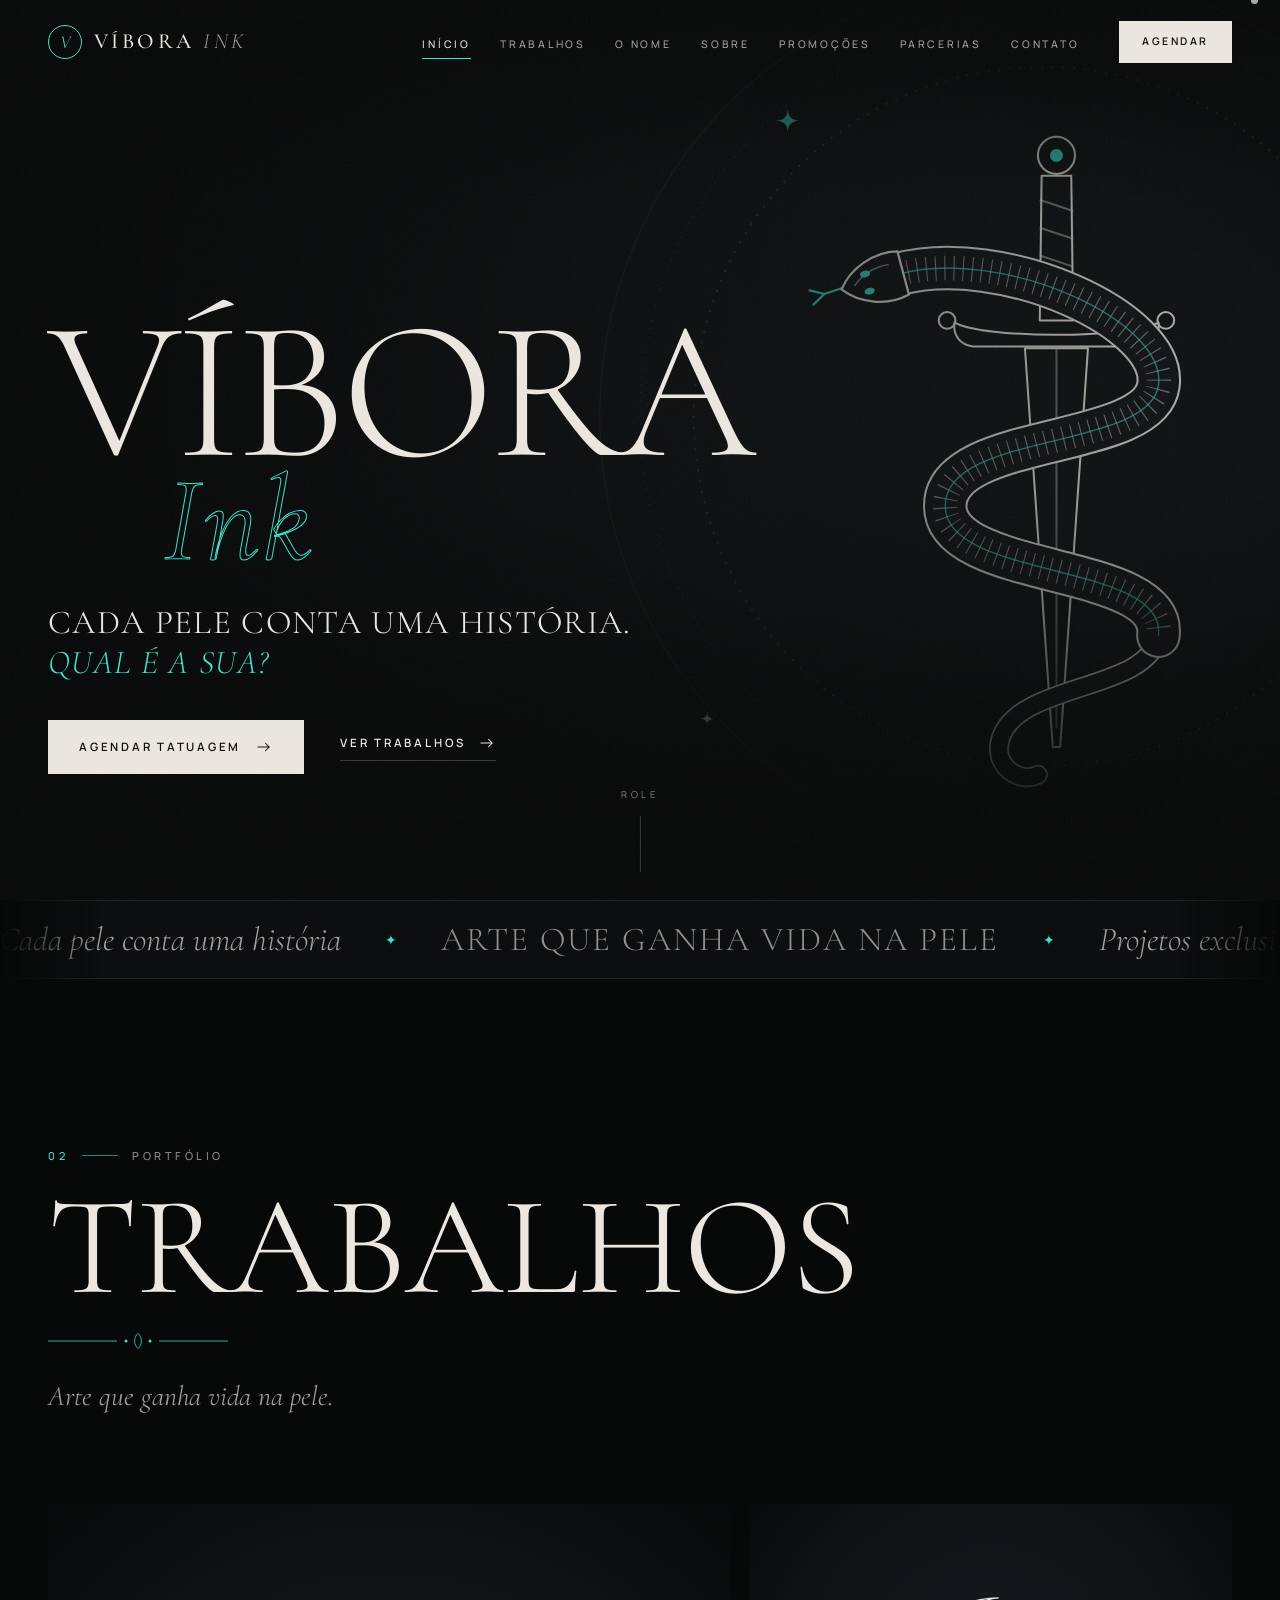
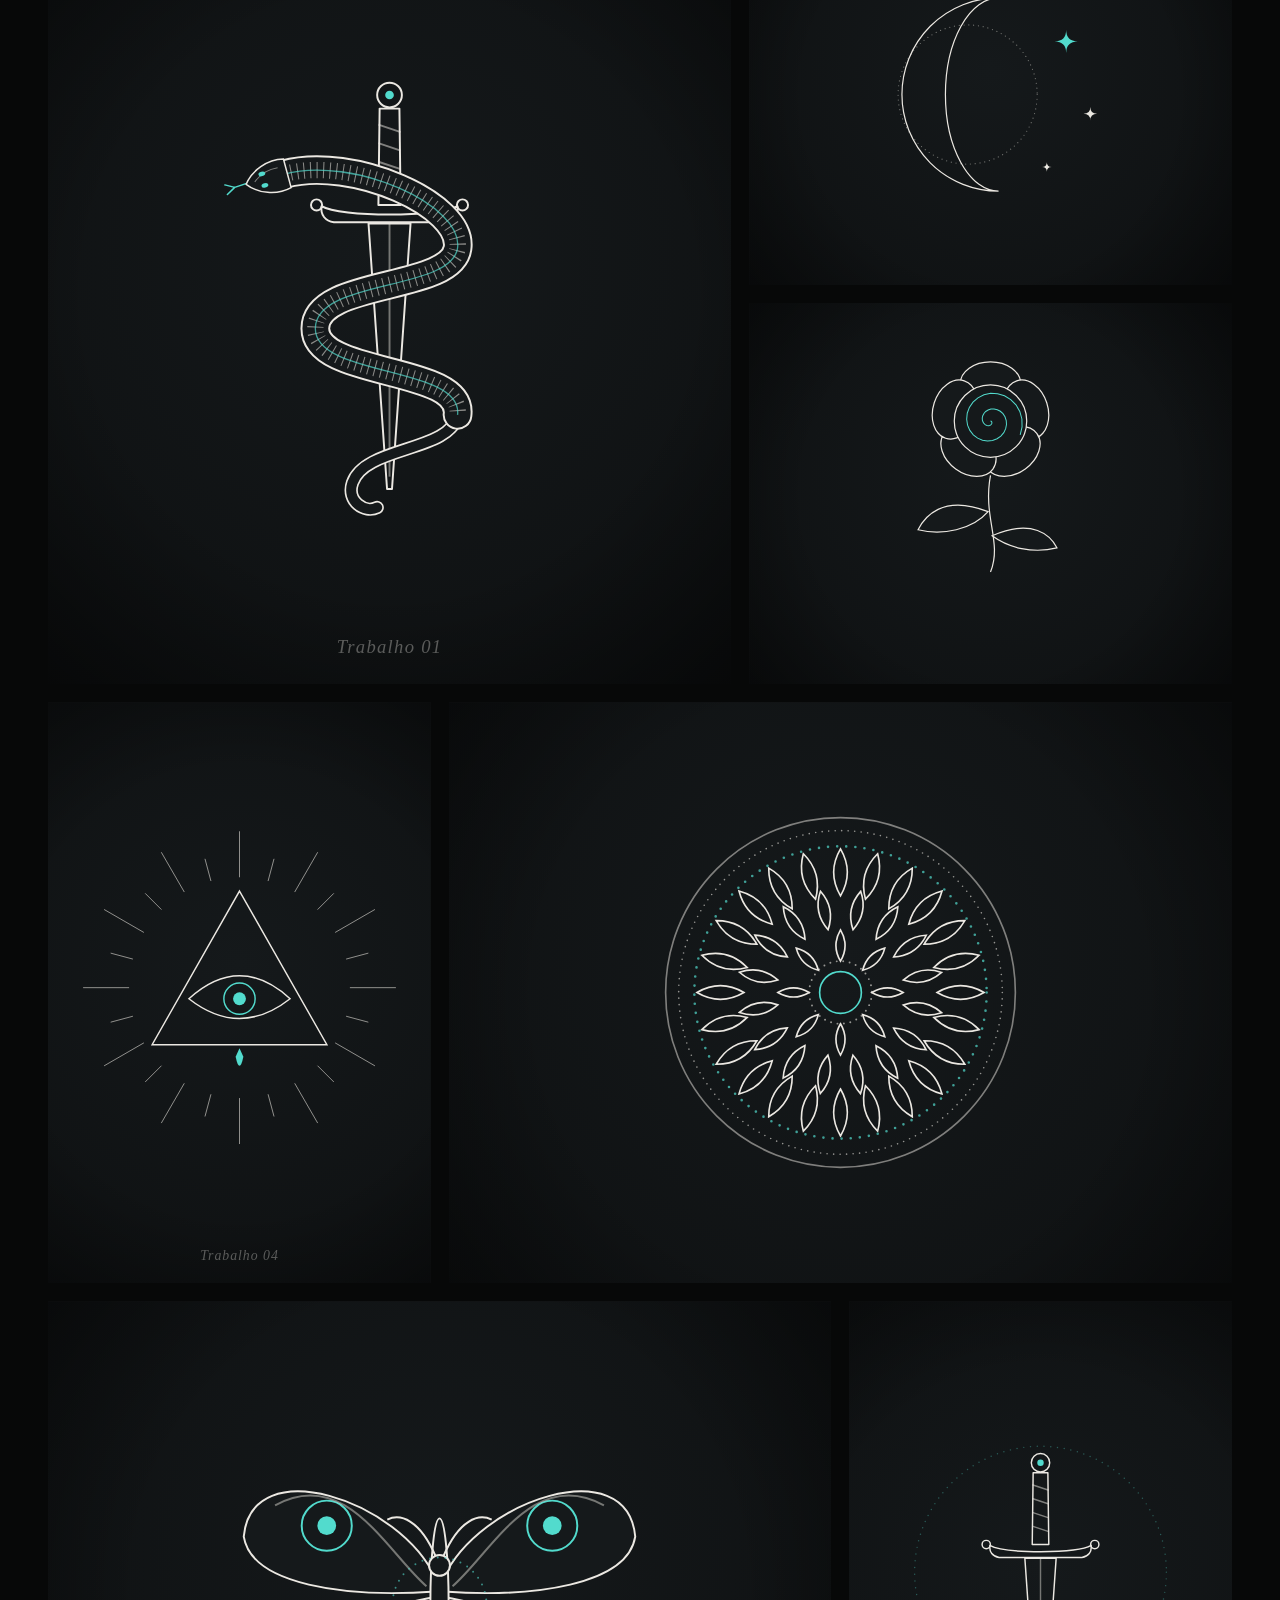
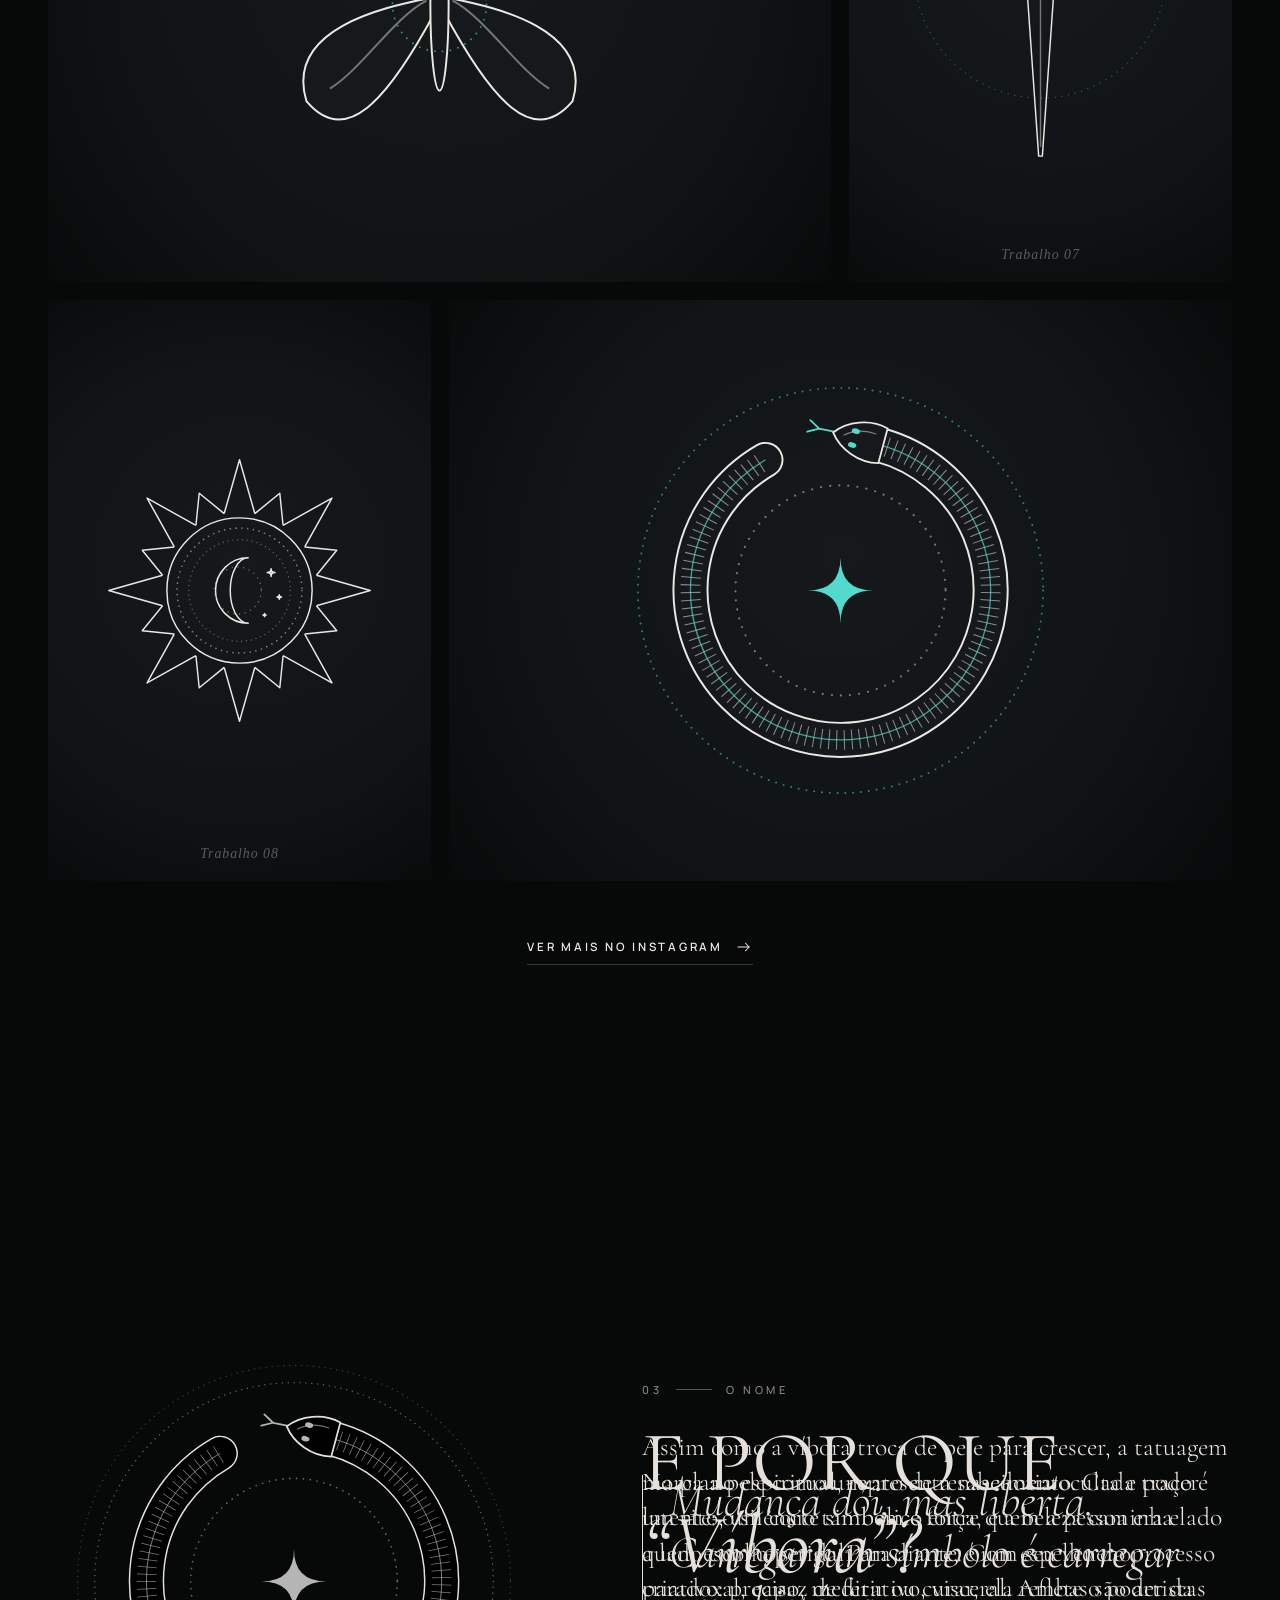
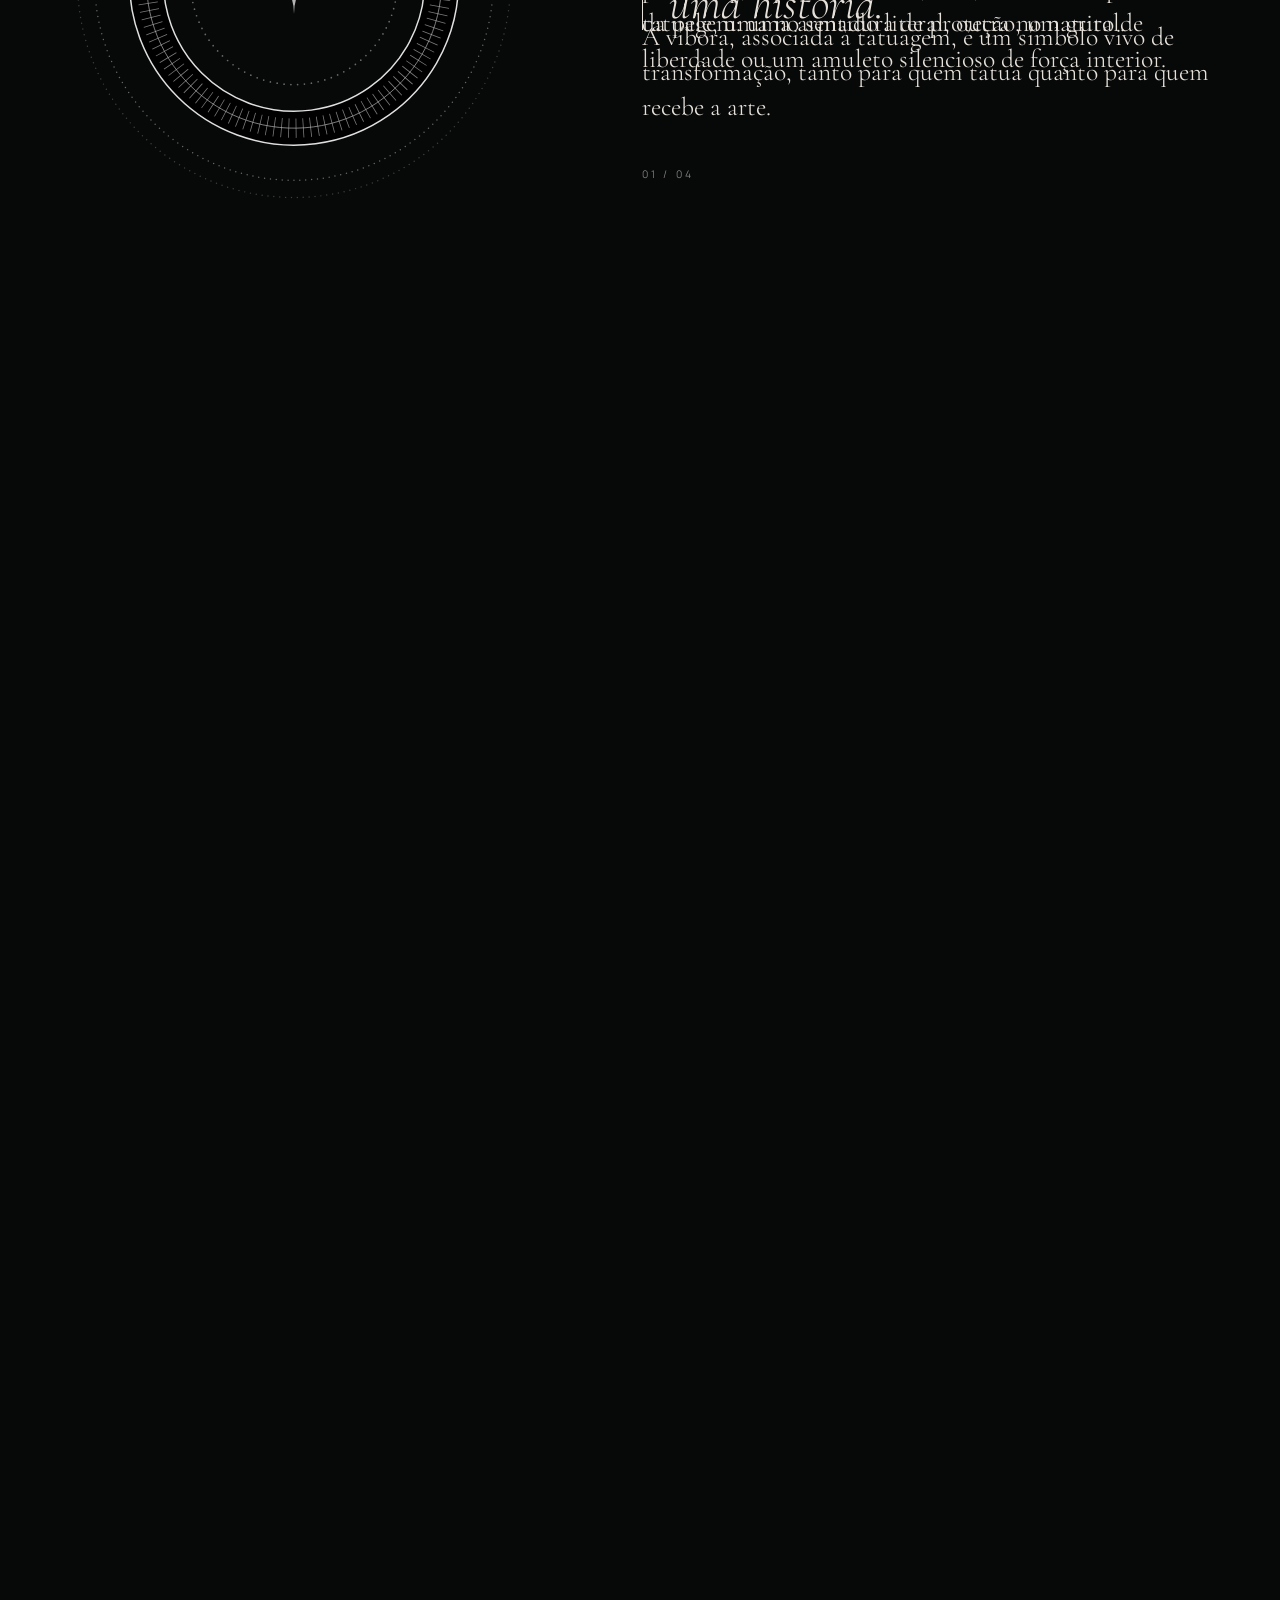
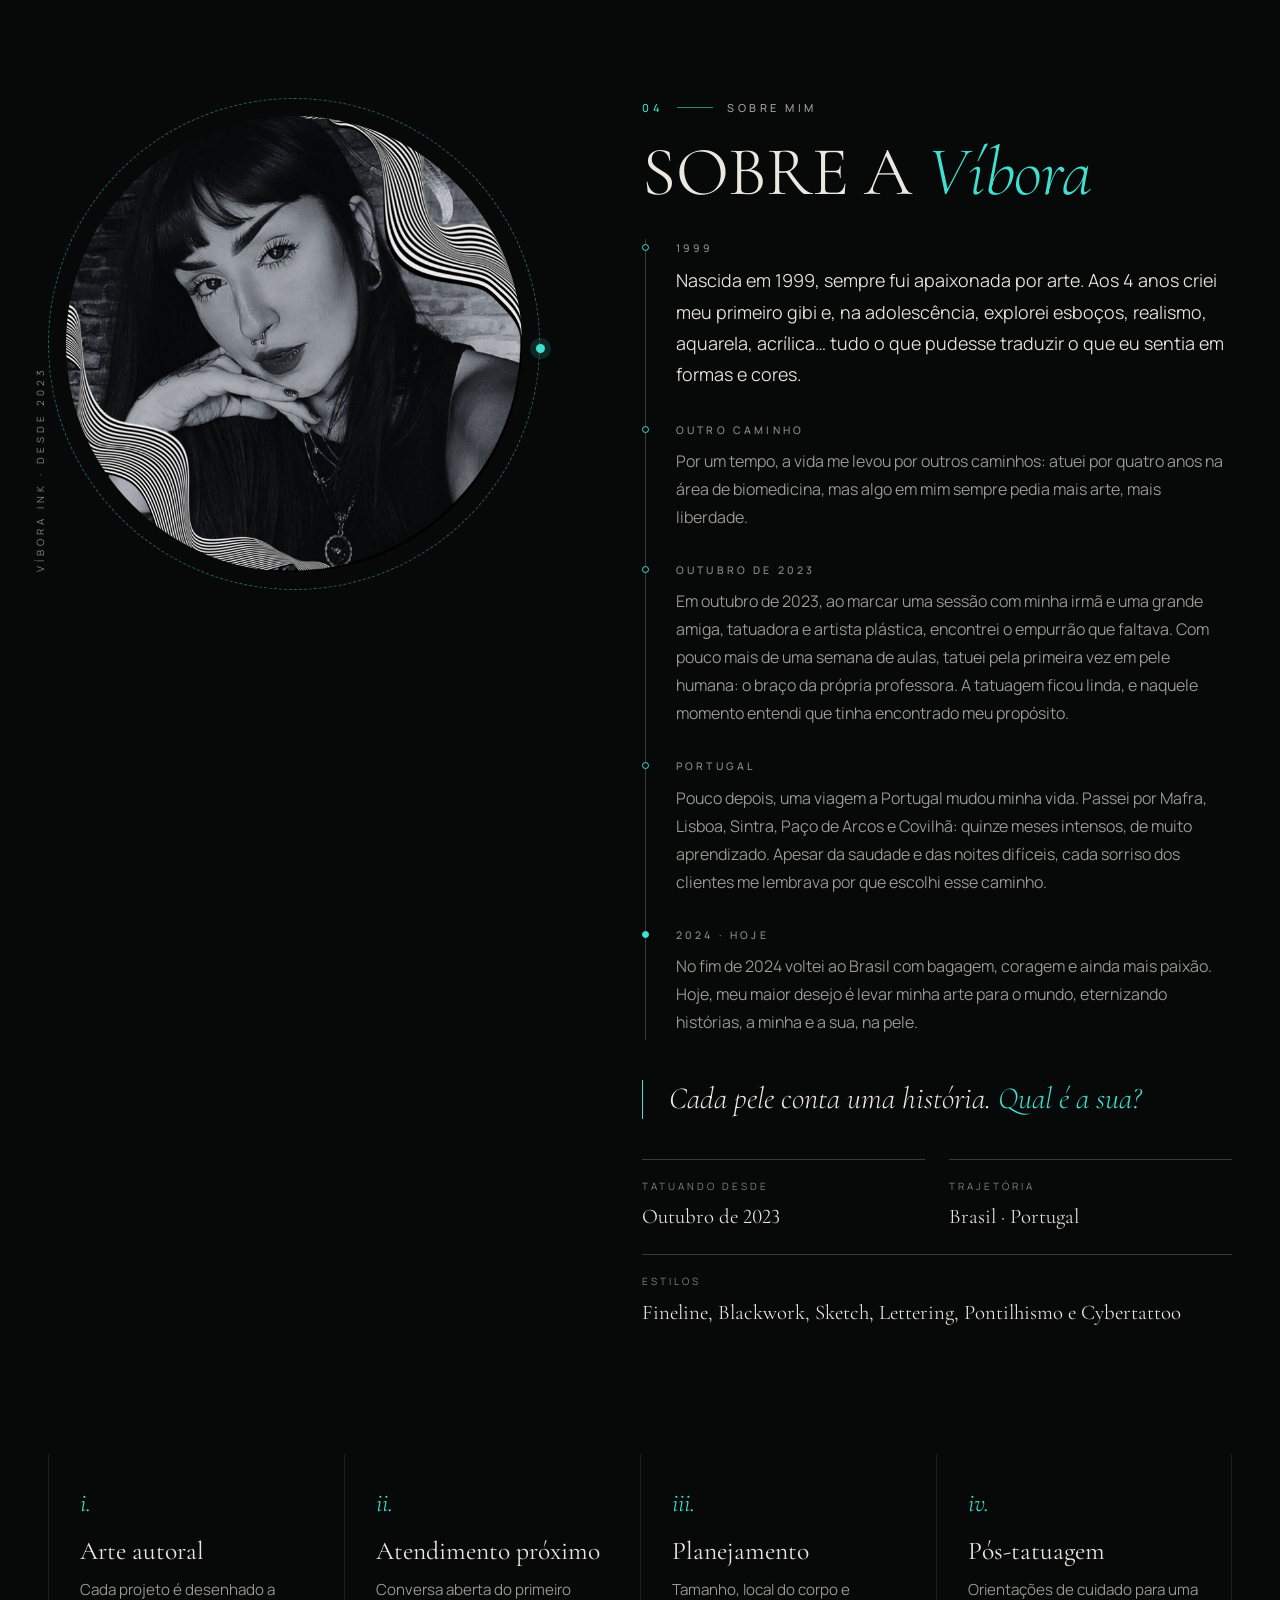
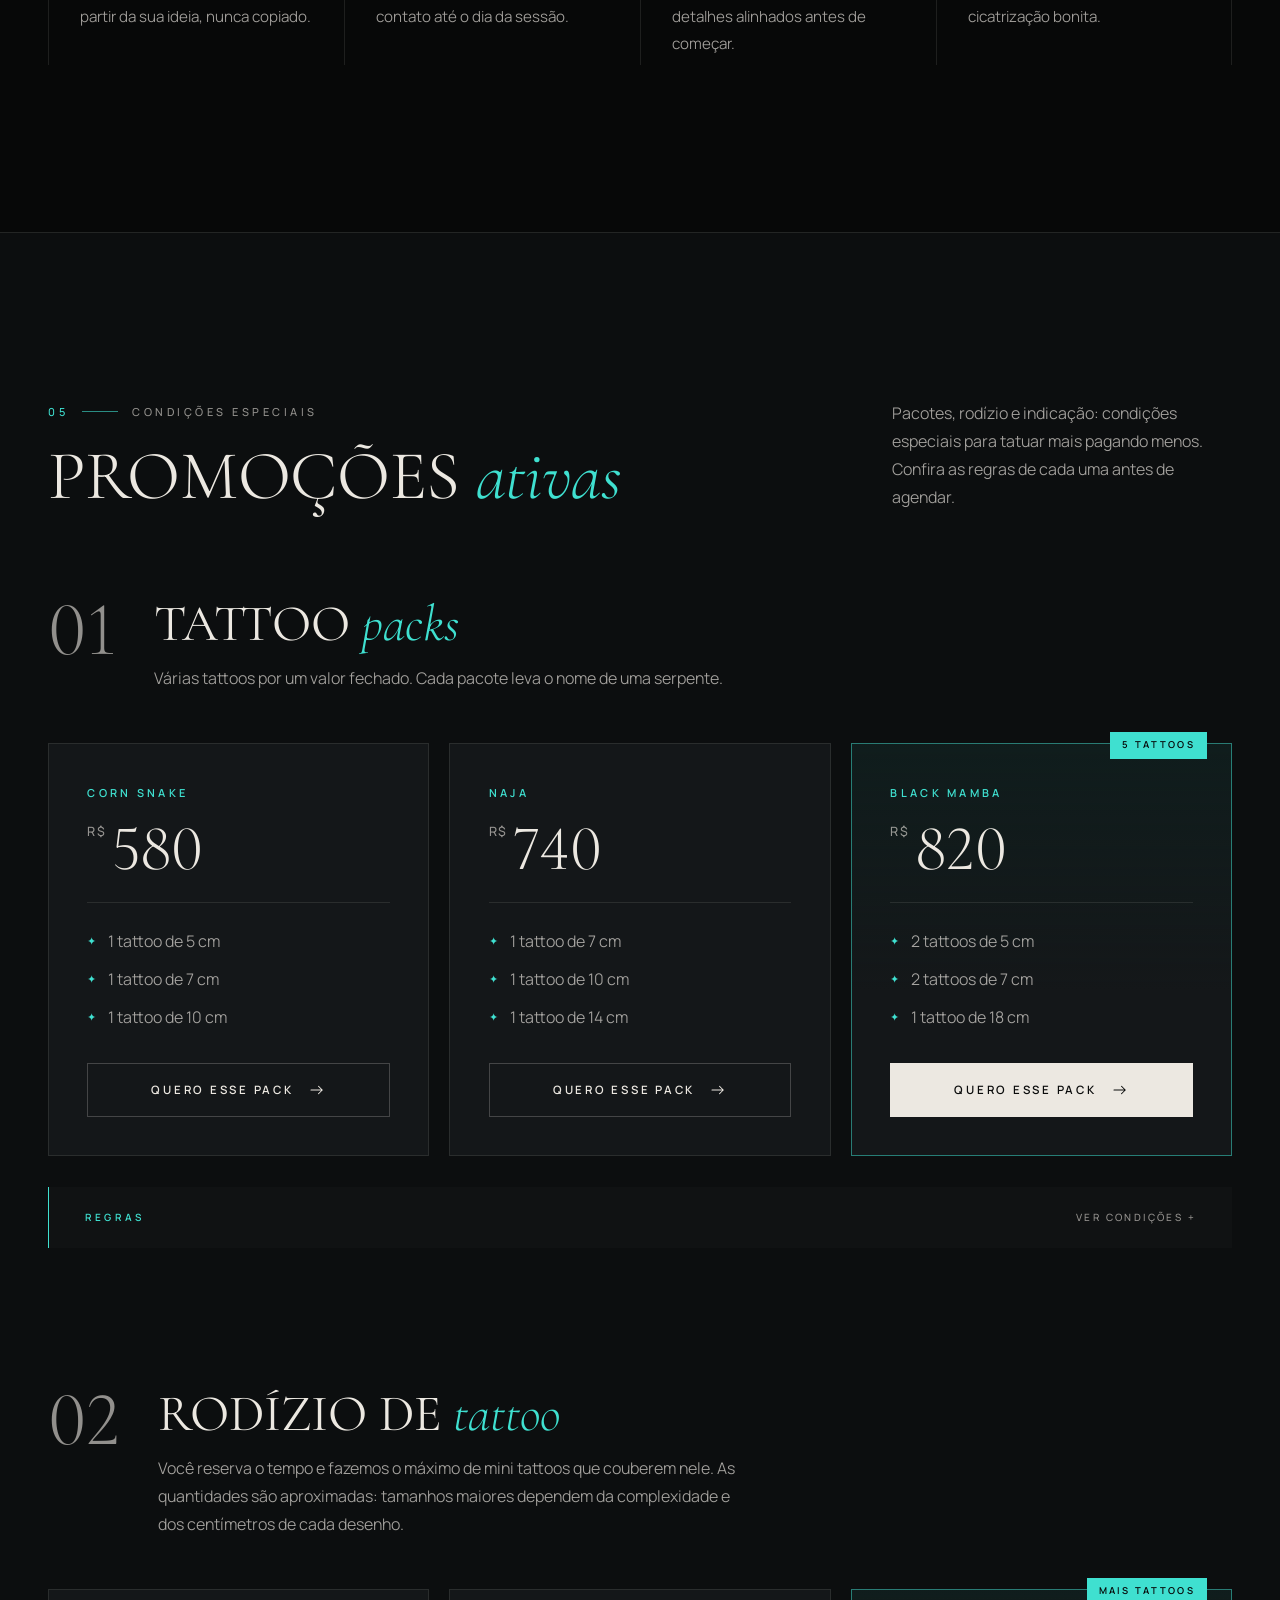
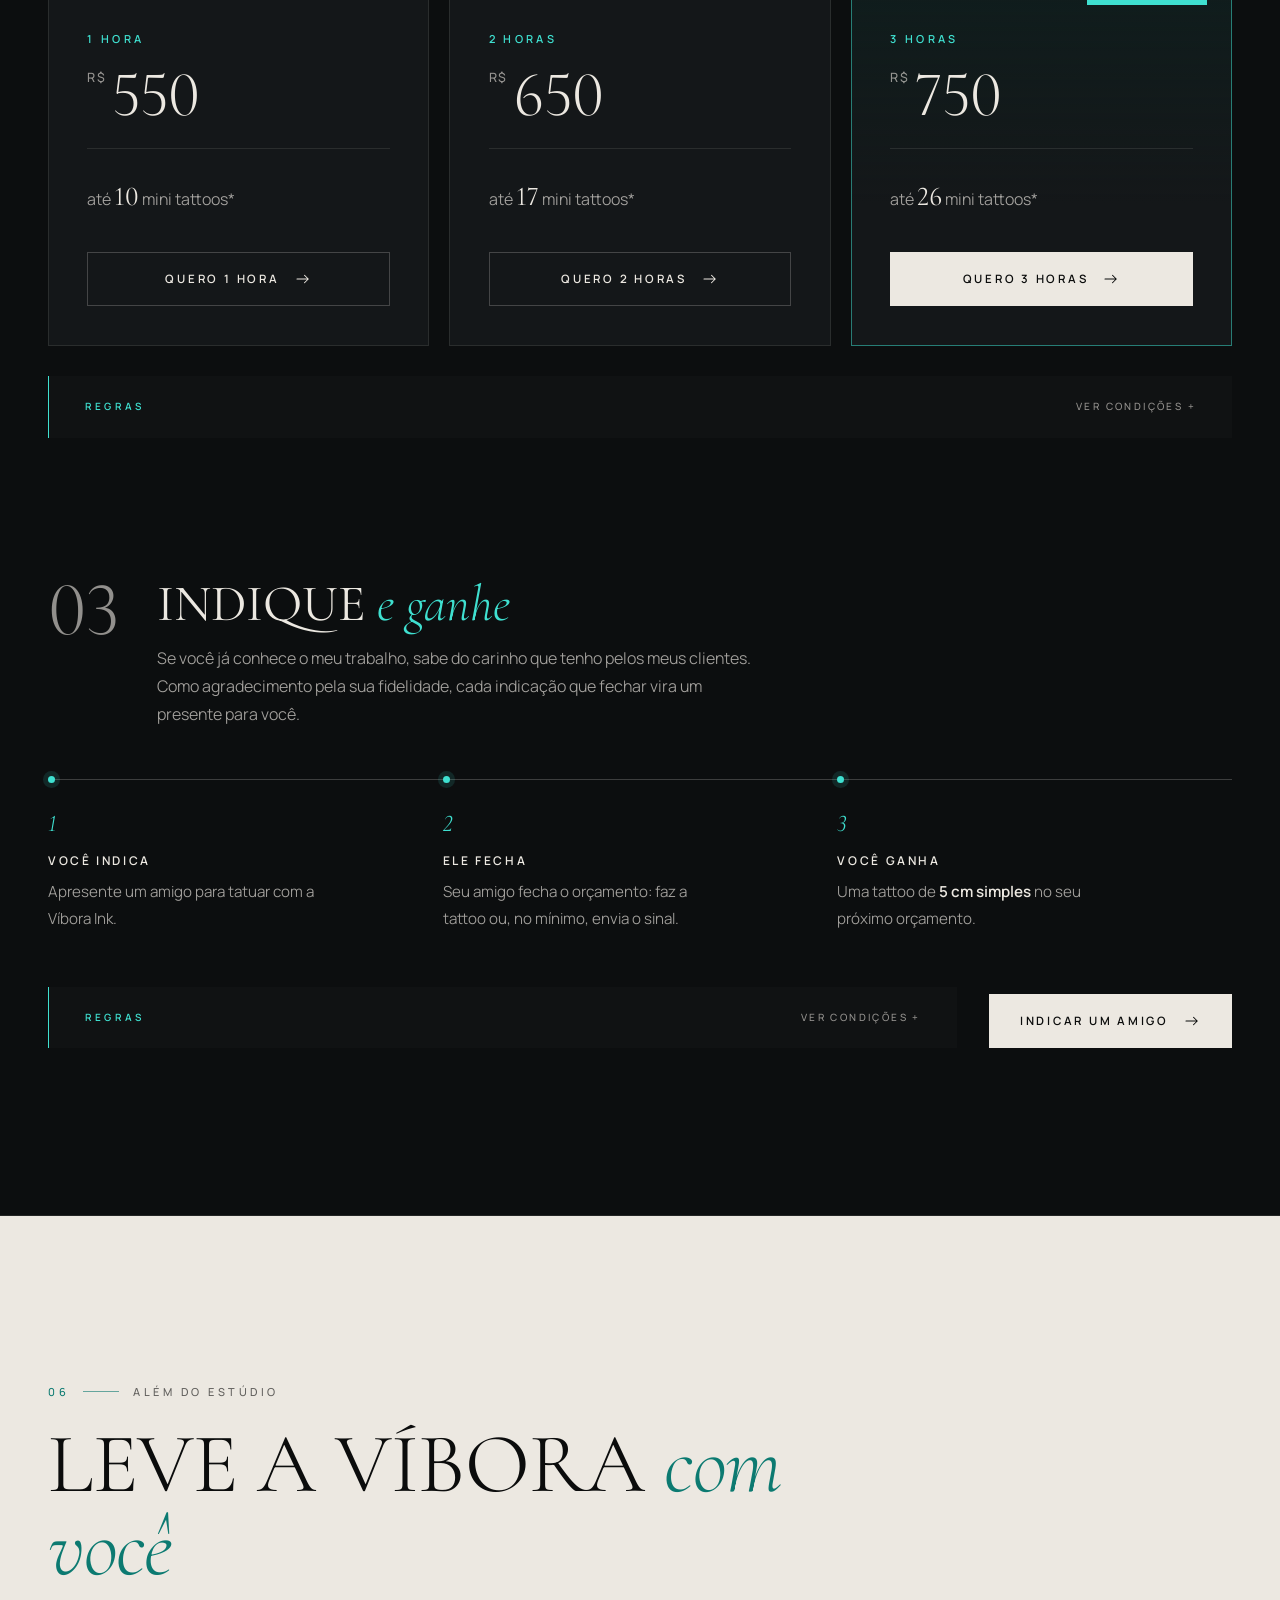
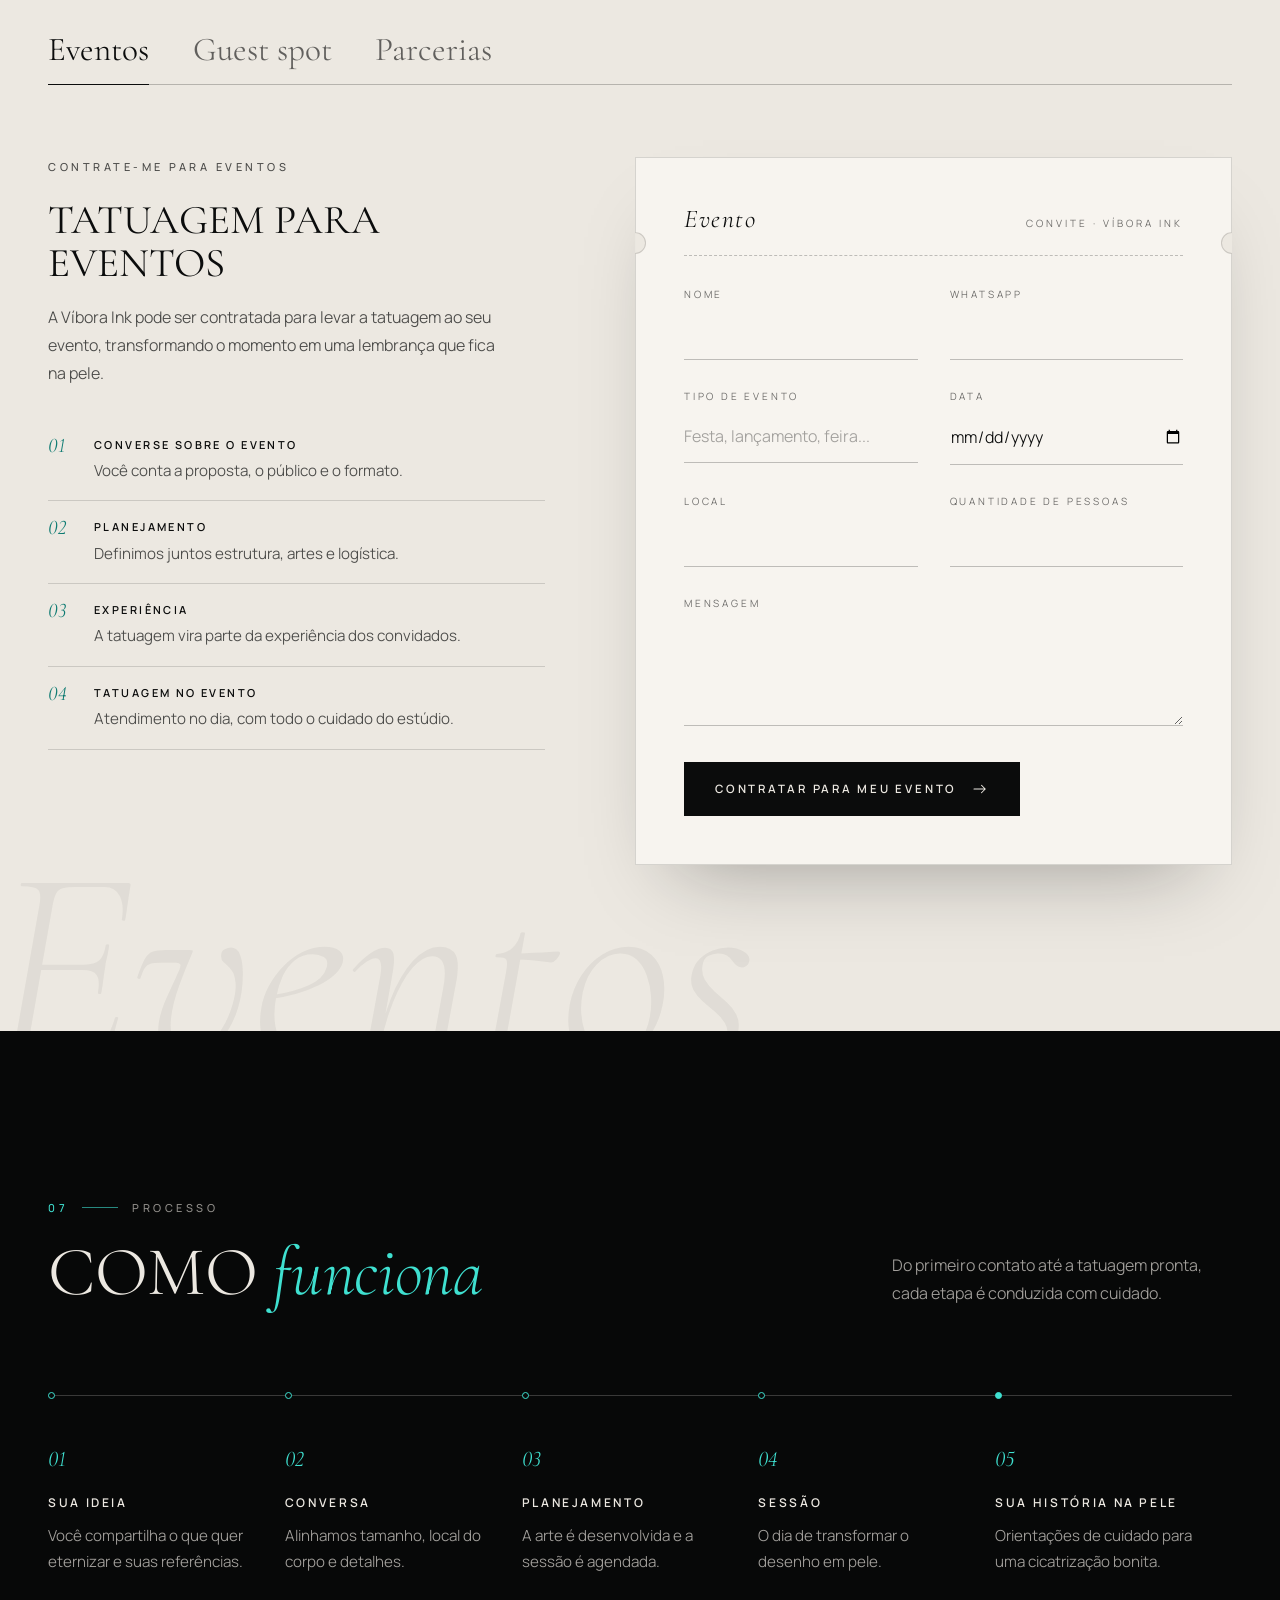
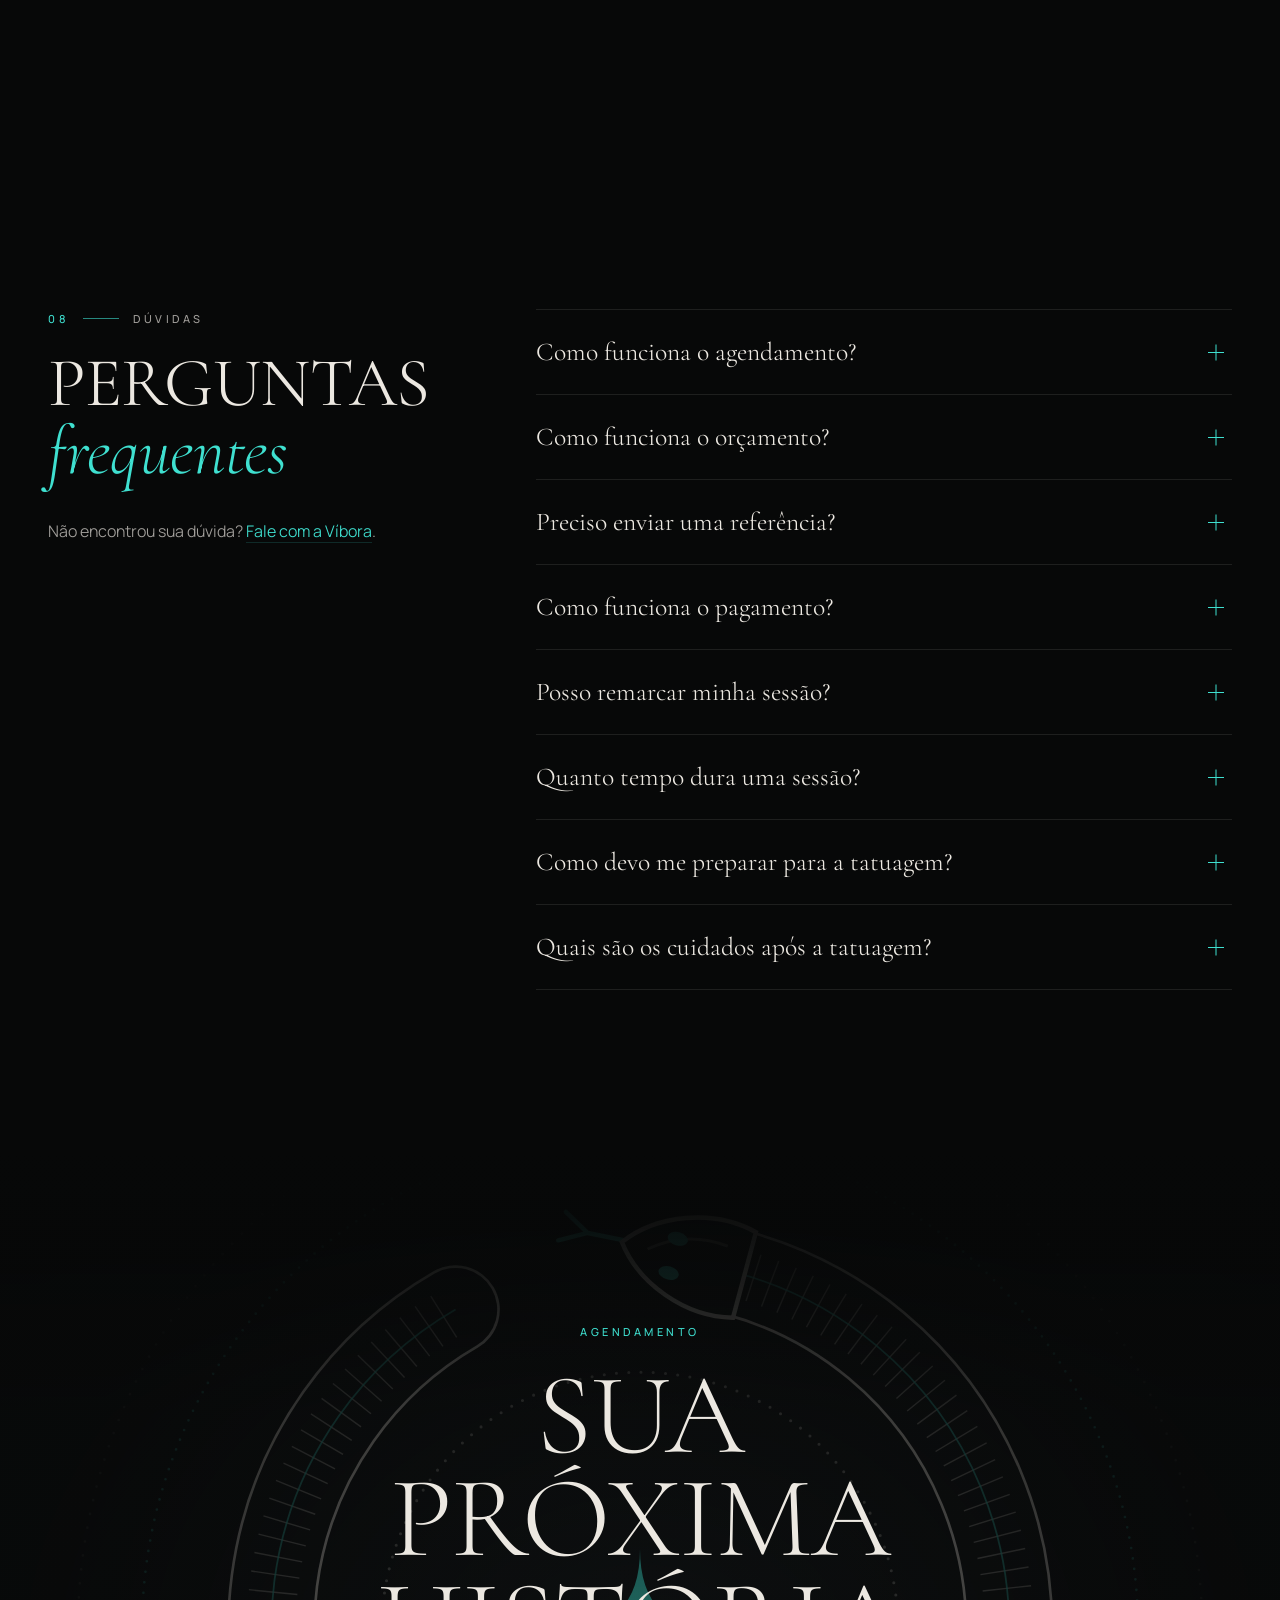
==== commit 88da4cd4: "Redesenho cinematográfico: nova ordem, cena fixa do nome e abas - Hero enxuto com abertura em cortin" ====
--- a/index.html
+++ b/index.html
@@ -73,11 +73,11 @@
       <nav class="nav" id="nav" aria-label="Navegação principal">
         <ul class="nav__list">
           <li><a href="#inicio" class="nav__link">Início</a></li>
+          <li><a href="#trabalhos" class="nav__link">Trabalhos</a></li>
+          <li><a href="#por-que-vibora" class="nav__link">O nome</a></li>
           <li><a href="#sobre" class="nav__link">Sobre</a></li>
-          <li><a href="#trabalhos" class="nav__link">Trabalhos</a></li>
           <li><a href="#promocoes" class="nav__link">Promoções</a></li>
-          <li><a href="#eventos" class="nav__link">Eventos</a></li>
-          <li><a href="#guest" class="nav__link">Guest</a></li>
+          <li><a href="#parcerias" class="nav__link">Parcerias</a></li>
           <li><a href="#contato" class="nav__link">Contato</a></li>
         </ul>
         <div class="nav__mobile-foot">
@@ -99,6 +99,7 @@
   <main id="conteudo">
 
     <!-- ===================== 01 · HERO ===================== -->
+    <!-- Abertura: cortina que se abre, título revelado por máscara e um único botão -->
     <section class="hero" id="inicio" aria-label="Apresentação">
       <div class="hero__media" data-parallax="0.18">
         <!-- PLACEHOLDER: substituir por uma fotografia real da marca (ex.: assets/images/hero.jpg, 2400px de largura) -->
@@ -107,32 +108,20 @@
       <div class="hero__veil" aria-hidden="true"></div>
 
       <div class="hero__content container">
-        <p class="eyebrow reveal">Tatuagem · Arte · Pele</p>
-        <h1 class="hero__title reveal" data-delay="1">
+        <h1 class="hero__title">
           <span class="hero__title-main">Víbora</span>
           <span class="hero__title-sub">Ink</span>
         </h1>
-        <p class="hero__sign reveal" data-delay="2">Cada pele conta uma história.<br><em>Qual é a sua?</em></p>
-        <p class="hero__text reveal" data-delay="3">Tatuagem pensada como arte: cada traço nasce da sua ideia e ganha forma para acompanhar você por toda a vida.</p>
-        <div class="hero__actions reveal" data-delay="4">
+        <p class="hero__sign">Cada pele conta uma história.<br><em>Qual é a sua?</em></p>
+        <div class="hero__actions">
           <a href="#agendar" class="btn btn--primary">Agendar tatuagem <svg aria-hidden="true"><use href="#i-arrow"/></svg></a>
-          <a href="#trabalhos" class="btn btn--ghost">Ver trabalhos</a>
-        </div>
-      </div>
-
-      <a href="#sobre" class="hero__scroll" aria-label="Rolar para a próxima seção">
+          <a href="#trabalhos" class="link-line">Ver trabalhos <svg aria-hidden="true"><use href="#i-arrow"/></svg></a>
+        </div>
+      </div>
+
+      <a href="#trabalhos" class="hero__scroll" aria-label="Rolar para a próxima seção">
         <span>Role</span>
         <i aria-hidden="true"></i>
-      </a>
-      <a href="https://www.instagram.com/viboraink/" target="_blank" rel="noopener" class="hero__side">@viboraink</a>
-
-      <!-- Selo giratório, no estilo dos carimbos de estúdio -->
-      <a href="#agendar" class="seal" aria-label="Agendar tatuagem">
-        <svg class="seal__ring" viewBox="0 0 200 200" aria-hidden="true">
-          <defs><path id="seal-path" d="M100 100m-78 0a78 78 0 1 1 156 0a78 78 0 1 1-156 0"/></defs>
-          <text><textPath href="#seal-path" textLength="486">Víbora Ink ✦ Tattoo artist ✦ Arte na pele ✦</textPath></text>
-        </svg>
-        <span class="seal__core" aria-hidden="true"><svg><use href="#i-snake"/></svg></span>
       </a>
     </section>
 
@@ -150,7 +139,112 @@
       </div>
     </div>
 
-    <!-- ===================== 02 · SOBRE ===================== -->
+    <!-- ===================== 02 · TRABALHOS ===================== -->
+    <section class="section works" id="trabalhos" aria-labelledby="trabalhos-titulo">
+      <div class="container">
+        <div class="section-head">
+          <p class="eyebrow reveal"><span class="idx">02</span> Portfólio</p>
+          <h2 class="title title--xl reveal" id="trabalhos-titulo">Trabalhos</h2>
+          <svg class="ornament reveal" aria-hidden="true"><use href="#i-ornament"/></svg>
+          <p class="section-head__sub reveal"><em>Arte que ganha vida na pele.</em></p>
+        </div>
+
+        <!--
+          FILTROS: aparecem automaticamente quando as imagens tiverem o atributo data-style.
+          Ex.: <figure class="work" data-style="Fineline">. Não inventar estilos: usar apenas os que a Víbora Ink trabalha.
+        -->
+        <div class="filters" id="filters" role="toolbar" aria-label="Filtrar trabalhos por estilo" hidden></div>
+
+        <!--
+          GALERIA EDITORIAL: para substituir, troque src/alt e o data-caption.
+          Tamanhos: work--tall (vertical), work--wide (horizontal), work--big (destaque), sem modificador (quadrada).
+        -->
+        <div class="gallery" id="gallery">
+          <figure class="work work--big reveal" data-caption="Trabalho 01 · legenda a preencher">
+            <button class="work__btn" aria-label="Ampliar trabalho 01"><img src="assets/images/trabalho-01.svg" alt="Espaço reservado para foto de tatuagem 01" loading="lazy"></button>
+          </figure>
+          <figure class="work reveal" data-caption="Trabalho 02 · legenda a preencher">
+            <button class="work__btn" aria-label="Ampliar trabalho 02"><img src="assets/images/trabalho-02.svg" alt="Espaço reservado para foto de tatuagem 02" loading="lazy"></button>
+          </figure>
+          <figure class="work reveal" data-caption="Trabalho 03 · legenda a preencher">
+            <button class="work__btn" aria-label="Ampliar trabalho 03"><img src="assets/images/trabalho-03.svg" alt="Espaço reservado para foto de tatuagem 03" loading="lazy"></button>
+          </figure>
+          <figure class="work work--tall reveal" data-caption="Trabalho 04 · legenda a preencher">
+            <button class="work__btn" aria-label="Ampliar trabalho 04"><img src="assets/images/trabalho-04.svg" alt="Espaço reservado para foto de tatuagem 04" loading="lazy"></button>
+          </figure>
+          <figure class="work work--wide reveal" data-caption="Trabalho 05 · legenda a preencher">
+            <button class="work__btn" aria-label="Ampliar trabalho 05"><img src="assets/images/trabalho-05.svg" alt="Espaço reservado para foto de tatuagem 05" loading="lazy"></button>
+          </figure>
+          <figure class="work work--wide reveal" data-caption="Trabalho 06 · legenda a preencher">
+            <button class="work__btn" aria-label="Ampliar trabalho 06"><img src="assets/images/trabalho-06.svg" alt="Espaço reservado para foto de tatuagem 06" loading="lazy"></button>
+          </figure>
+          <figure class="work work--tall reveal" data-caption="Trabalho 07 · legenda a preencher">
+            <button class="work__btn" aria-label="Ampliar trabalho 07"><img src="assets/images/trabalho-07.svg" alt="Espaço reservado para foto de tatuagem 07" loading="lazy"></button>
+          </figure>
+          <figure class="work work--tall reveal" data-caption="Trabalho 08 · legenda a preencher">
+            <button class="work__btn" aria-label="Ampliar trabalho 08"><img src="assets/images/trabalho-08.svg" alt="Espaço reservado para foto de tatuagem 08" loading="lazy"></button>
+          </figure>
+          <figure class="work work--wide reveal" data-caption="Trabalho 09 · legenda a preencher">
+            <button class="work__btn" aria-label="Ampliar trabalho 09"><img src="assets/images/trabalho-09.svg" alt="Espaço reservado para foto de tatuagem 09" loading="lazy"></button>
+          </figure>
+        </div>
+
+        <div class="works__more reveal">
+          <a href="https://www.instagram.com/viboraink/" target="_blank" rel="noopener" class="link-line">Ver mais no Instagram <svg aria-hidden="true"><use href="#i-arrow"/></svg></a>
+        </div>
+
+        <!--
+          DEPOIMENTOS: componente pronto para avaliações REAIS de clientes.
+          Remover o atributo hidden e duplicar <figure class="testimonial"> para cada avaliação autorizada.
+        -->
+        <div class="testimonials" hidden>
+          <figure class="testimonial">
+            <blockquote><p>Texto da avaliação real do cliente.</p></blockquote>
+            <figcaption>Nome do cliente <span>· tatuagem realizada</span></figcaption>
+          </figure>
+        </div>
+      </div>
+    </section>
+
+    <!-- ===================== 03 · O NOME · POR QUE VÍBORA ===================== -->
+    <!--
+      CENA FIXA: com JavaScript, a seção fica presa na tela e o texto avança em etapas (.beat).
+      Na segunda etapa acontece a "troca de pele": o fundo passa do preto ao papel.
+      Sem JavaScript ou com movimento reduzido, vira uma seção de texto comum.
+    -->
+    <section class="meaning" id="por-que-vibora" aria-labelledby="vibora-titulo">
+      <div class="meaning__stage">
+        <div class="meaning__skin" aria-hidden="true"></div>
+        <div class="container meaning__grid">
+          <div class="meaning__art" aria-hidden="true">
+            <img src="assets/images/simbolo-vibora.svg" alt="" loading="lazy" width="1000" height="1000">
+          </div>
+          <div class="meaning__text">
+            <div class="meaning__beats">
+              <div class="beat is-active">
+                <p class="eyebrow"><span class="idx">03</span> O nome</p>
+                <h2 class="title title--lg" id="vibora-titulo">E por que <em>“Víbora”?</em></h2>
+                <p class="lead">A víbora, associada à tatuagem, é um símbolo vivo de transformação, tanto para quem tatua quanto para quem recebe a arte.</p>
+              </div>
+              <div class="beat">
+                <p>Assim como a víbora troca de pele para crescer, a tatuagem marca a pele como um ato de renascimento. Cada traço é um rito, um corte simbólico entre quem a pessoa era e quem escolhe ser dali em diante. Com seu veneno paradoxal, capaz de ferir ou curar, ela reflete o poder da tatuagem: uma armadura de proteção, um grito de liberdade ou um amuleto silencioso de força interior.</p>
+              </div>
+              <div class="beat">
+                <p>No plano espiritual, representa sabedoria oculta e poder latente: o silêncio também é força, e a beleza caminha lado a lado com o perigo. Para a arte, é um espelho do processo criativo: preciso, meditativo, visceral. Ambas são artistas da pele, uma no sentido literal, outra no natural.</p>
+              </div>
+              <div class="beat">
+                <blockquote class="meaning__quote">
+                  <p>Mudança dói, mas liberta. Carregar um símbolo é <em>carregar uma história.</em></p>
+                </blockquote>
+              </div>
+            </div>
+            <p class="meaning__count" aria-hidden="true"><span id="beat-n">01</span> / 04</p>
+          </div>
+        </div>
+      </div>
+    </section>
+
+    <!-- ===================== 04 · SOBRE ===================== -->
     <section class="section about" id="sobre" aria-labelledby="sobre-titulo">
       <div class="container about__grid">
         <figure class="about__photo reveal">
@@ -160,14 +254,17 @@
         </figure>
 
         <div class="about__text">
-          <p class="eyebrow reveal"><span class="idx">02</span> Sobre mim</p>
+          <p class="eyebrow reveal"><span class="idx">04</span> Sobre mim</p>
           <h2 class="title reveal" id="sobre-titulo">Sobre a <em>Víbora</em></h2>
 
-          <p class="lead reveal">Nascida em 1999, sempre fui apaixonada por arte. Aos 4 anos criei meu primeiro gibi e, na adolescência, explorei esboços, realismo, aquarela, acrílica… tudo o que pudesse traduzir o que eu sentia em formas e cores.</p>
-          <p class="reveal">Por um tempo, a vida me levou por outros caminhos: atuei por quatro anos na área de biomedicina, mas algo em mim sempre pedia mais arte, mais liberdade.</p>
-          <p class="reveal">Em outubro de 2023, ao marcar uma sessão com minha irmã e uma grande amiga, tatuadora e artista plástica, encontrei o empurrão que faltava. Com pouco mais de uma semana de aulas, tatuei pela primeira vez em pele humana: o braço da própria professora. A tatuagem ficou linda, e naquele momento entendi que tinha encontrado meu propósito.</p>
-          <p class="reveal">Pouco depois, uma viagem a Portugal mudou minha vida. Passei por Mafra, Lisboa, Sintra, Paço de Arcos e Covilhã: quinze meses intensos, de muito aprendizado. Apesar da saudade e das noites difíceis, cada sorriso dos clientes me lembrava por que escolhi esse caminho.</p>
-          <p class="reveal">No fim de 2024 voltei ao Brasil com bagagem, coragem e ainda mais paixão. Hoje, meu maior desejo é levar minha arte para o mundo, eternizando histórias, a minha e a sua, na pele.</p>
+          <!-- LINHA DO TEMPO: o texto é o original da tatuadora; os rótulos (story__when) podem ser ajustados -->
+          <ol class="story">
+            <li class="story__item reveal"><span class="story__when">1999</span><p>Nascida em 1999, sempre fui apaixonada por arte. Aos 4 anos criei meu primeiro gibi e, na adolescência, explorei esboços, realismo, aquarela, acrílica… tudo o que pudesse traduzir o que eu sentia em formas e cores.</p></li>
+            <li class="story__item reveal"><span class="story__when">Outro caminho</span><p>Por um tempo, a vida me levou por outros caminhos: atuei por quatro anos na área de biomedicina, mas algo em mim sempre pedia mais arte, mais liberdade.</p></li>
+            <li class="story__item reveal"><span class="story__when">Outubro de 2023</span><p>Em outubro de 2023, ao marcar uma sessão com minha irmã e uma grande amiga, tatuadora e artista plástica, encontrei o empurrão que faltava. Com pouco mais de uma semana de aulas, tatuei pela primeira vez em pele humana: o braço da própria professora. A tatuagem ficou linda, e naquele momento entendi que tinha encontrado meu propósito.</p></li>
+            <li class="story__item reveal"><span class="story__when">Portugal</span><p>Pouco depois, uma viagem a Portugal mudou minha vida. Passei por Mafra, Lisboa, Sintra, Paço de Arcos e Covilhã: quinze meses intensos, de muito aprendizado. Apesar da saudade e das noites difíceis, cada sorriso dos clientes me lembrava por que escolhi esse caminho.</p></li>
+            <li class="story__item reveal"><span class="story__when">2024 · hoje</span><p>No fim de 2024 voltei ao Brasil com bagagem, coragem e ainda mais paixão. Hoje, meu maior desejo é levar minha arte para o mundo, eternizando histórias, a minha e a sua, na pele.</p></li>
+          </ol>
 
           <blockquote class="about__quote reveal">
             <p>Cada pele conta uma história. <em>Qual é a sua?</em></p>
@@ -203,87 +300,12 @@
       </ul>
     </section>
 
-    <!-- ===================== O NOME · POR QUE VÍBORA ===================== -->
-    <section class="section meaning" id="por-que-vibora" aria-labelledby="vibora-titulo">
-      <div class="container meaning__grid">
-        <div class="meaning__art reveal" aria-hidden="true">
-          <img src="assets/images/simbolo-vibora.svg" alt="" loading="lazy" width="1000" height="1000">
-        </div>
-        <div class="meaning__text">
-          <p class="eyebrow reveal">O nome</p>
-          <h2 class="title title--lg reveal" id="vibora-titulo">E por que <em>“Víbora”?</em></h2>
-          <p class="lead reveal">A víbora, associada à tatuagem, é um símbolo vivo de transformação, tanto para quem tatua quanto para quem recebe a arte.</p>
-          <p class="reveal">Assim como a víbora troca de pele para crescer, a tatuagem marca a pele como um ato de renascimento. Cada traço é um rito, um corte simbólico entre quem a pessoa era e quem escolhe ser dali em diante. Com seu veneno paradoxal, capaz de ferir ou curar, ela reflete o poder da tatuagem: uma armadura de proteção, um grito de liberdade ou um amuleto silencioso de força interior.</p>
-          <p class="reveal">No plano espiritual, representa sabedoria oculta e poder latente: o silêncio também é força, e a beleza caminha lado a lado com o perigo. Para a arte, é um espelho do processo criativo: preciso, meditativo, visceral. Ambas são artistas da pele, uma no sentido literal, outra no natural.</p>
-          <blockquote class="about__quote reveal">
-            <p>Mudança dói, mas liberta. Carregar um símbolo é <em>carregar uma história.</em></p>
-          </blockquote>
-        </div>
-      </div>
-    </section>
-
-    <!-- ===================== 03 · TRABALHOS ===================== -->
-    <section class="section works" id="trabalhos" aria-labelledby="trabalhos-titulo">
-      <div class="container">
-        <div class="section-head">
-          <p class="eyebrow reveal"><span class="idx">03</span> Portfólio</p>
-          <h2 class="title title--xl reveal" id="trabalhos-titulo">Trabalhos</h2>
-          <svg class="ornament reveal" aria-hidden="true"><use href="#i-ornament"/></svg>
-          <p class="section-head__sub reveal"><em>Arte que ganha vida na pele.</em></p>
-        </div>
-
-        <!--
-          FILTROS: aparecem automaticamente quando as imagens tiverem o atributo data-style.
-          Ex.: <figure class="work" data-style="Fineline">. Não inventar estilos: usar apenas os que a Víbora Ink trabalha.
-        -->
-        <div class="filters" id="filters" role="toolbar" aria-label="Filtrar trabalhos por estilo" hidden></div>
-
-        <!--
-          GALERIA EDITORIAL: para substituir, troque src/alt e o data-caption.
-          Tamanhos: work--tall (vertical), work--wide (horizontal), work--big (destaque), sem modificador (quadrada).
-        -->
-        <div class="gallery" id="gallery">
-          <figure class="work work--big reveal" data-caption="Trabalho 01 · legenda a preencher">
-            <button class="work__btn" aria-label="Ampliar trabalho 01"><img src="assets/images/trabalho-01.svg" alt="Espaço reservado para foto de tatuagem 01" loading="lazy"></button>
-          </figure>
-          <figure class="work reveal" data-caption="Trabalho 02 · legenda a preencher">
-            <button class="work__btn" aria-label="Ampliar trabalho 02"><img src="assets/images/trabalho-02.svg" alt="Espaço reservado para foto de tatuagem 02" loading="lazy"></button>
-          </figure>
-          <figure class="work reveal" data-caption="Trabalho 03 · legenda a preencher">
-            <button class="work__btn" aria-label="Ampliar trabalho 03"><img src="assets/images/trabalho-03.svg" alt="Espaço reservado para foto de tatuagem 03" loading="lazy"></button>
-          </figure>
-          <figure class="work work--tall reveal" data-caption="Trabalho 04 · legenda a preencher">
-            <button class="work__btn" aria-label="Ampliar trabalho 04"><img src="assets/images/trabalho-04.svg" alt="Espaço reservado para foto de tatuagem 04" loading="lazy"></button>
-          </figure>
-          <figure class="work work--wide reveal" data-caption="Trabalho 05 · legenda a preencher">
-            <button class="work__btn" aria-label="Ampliar trabalho 05"><img src="assets/images/trabalho-05.svg" alt="Espaço reservado para foto de tatuagem 05" loading="lazy"></button>
-          </figure>
-          <figure class="work work--wide reveal" data-caption="Trabalho 06 · legenda a preencher">
-            <button class="work__btn" aria-label="Ampliar trabalho 06"><img src="assets/images/trabalho-06.svg" alt="Espaço reservado para foto de tatuagem 06" loading="lazy"></button>
-          </figure>
-          <figure class="work work--tall reveal" data-caption="Trabalho 07 · legenda a preencher">
-            <button class="work__btn" aria-label="Ampliar trabalho 07"><img src="assets/images/trabalho-07.svg" alt="Espaço reservado para foto de tatuagem 07" loading="lazy"></button>
-          </figure>
-          <figure class="work work--tall reveal" data-caption="Trabalho 08 · legenda a preencher">
-            <button class="work__btn" aria-label="Ampliar trabalho 08"><img src="assets/images/trabalho-08.svg" alt="Espaço reservado para foto de tatuagem 08" loading="lazy"></button>
-          </figure>
-          <figure class="work work--wide reveal" data-caption="Trabalho 09 · legenda a preencher">
-            <button class="work__btn" aria-label="Ampliar trabalho 09"><img src="assets/images/trabalho-09.svg" alt="Espaço reservado para foto de tatuagem 09" loading="lazy"></button>
-          </figure>
-        </div>
-
-        <div class="works__more reveal">
-          <a href="https://www.instagram.com/viboraink/" target="_blank" rel="noopener" class="link-line">Ver mais no Instagram <svg aria-hidden="true"><use href="#i-arrow"/></svg></a>
-        </div>
-      </div>
-    </section>
-
-    <!-- ===================== 04 · PROMOÇÕES ===================== -->
+    <!-- ===================== 05 · PROMOÇÕES ===================== -->
     <section class="section promos" id="promocoes" aria-labelledby="promocoes-titulo">
       <div class="container">
         <div class="section-head section-head--split">
           <div>
-            <p class="eyebrow reveal"><span class="idx">04</span> Condições especiais</p>
+            <p class="eyebrow reveal"><span class="idx">05</span> Condições especiais</p>
             <h2 class="title reveal" id="promocoes-titulo">Promoções <em>ativas</em></h2>
           </div>
           <p class="section-head__aside reveal">Pacotes, rodízio e indicação: condições especiais para tatuar mais pagando menos. Confira as regras de cada uma antes de agendar.</p>
@@ -339,14 +361,14 @@
               </li>
             </ul>
 
-            <div class="rules reveal">
-              <p class="rules__title">Regras</p>
+            <details class="rules reveal">
+              <summary class="rules__title">Regras <span>ver condições</span></summary>
               <ul>
                 <li><strong>Incluso:</strong> Fineline, Blackwork, Sketch, Lettering, Pontilhismo e Cybertattoo.</li>
                 <li><strong>Pouco</strong> preenchimento sólido. <strong>Apenas</strong> preto.</li>
                 <li>Para demais estilos ou cores, sujeito a reajuste no valor.</li>
               </ul>
-            </div>
+            </details>
           </article>
 
           <!-- 02 · RODÍZIO DE TATTOO -->
@@ -381,15 +403,15 @@
               </li>
             </ul>
 
-            <div class="rules reveal">
-              <p class="rules__title">Regras</p>
+            <details class="rules reveal">
+              <summary class="rules__title">Regras <span>ver condições</span></summary>
               <ul>
                 <li><strong>Obrigatoriamente</strong> desenhos ou escritas simples, com pouquíssimo preenchimento sólido e sombreado.</li>
                 <li>Desenhos <strong>até 5 cm</strong>. *Uma mini tattoo tem 3 cm ou menos. Quanto maior e mais complexo o desenho, mais tempo ele leva.</li>
                 <li><strong>Incluso:</strong> Fineline, Blackwork, Sketch, Pontilhismo e Cybertattoo. <strong>Apenas</strong> preto.</li>
                 <li>Para demais estilos ou cores, sujeito a reajuste no valor.</li>
               </ul>
-            </div>
+            </details>
           </article>
 
           <!-- 03 · INDIQUE E GANHE -->
@@ -409,14 +431,14 @@
             </ol>
 
             <div class="referral__foot">
-              <div class="rules reveal">
-                <p class="rules__title">Regras</p>
+              <details class="rules reveal">
+                <summary class="rules__title">Regras <span>ver condições</span></summary>
                 <ul>
                   <li>Se o amigo indicado desistir ou não fizer a tatuagem, a tattoo prêmio é anulada: ele deve tatuar antes de você.</li>
                   <li>As tattoos prêmio não são cumulativas em um único orçamento: é uma por orçamento. Indicou 3 clientes e quer um só orçamento? Ganha uma tattoo prêmio. Fez 3 orçamentos variados? Ganha uma em cada.</li>
                   <li><strong>Incluso:</strong> Fineline, Blackwork, Sketch, Escrita, Pontilhismo e Cybertattoo. Pouco preenchimento sólido. <strong>Apenas</strong> preto.</li>
                 </ul>
-              </div>
+              </details>
               <button class="btn btn--primary reveal" data-contact="Olá! Quero indicar um amigo para tatuar com a Víbora Ink.">Indicar um amigo <svg aria-hidden="true"><use href="#i-arrow"/></svg></button>
             </div>
           </article>
@@ -424,119 +446,116 @@
       </div>
     </section>
 
-    <!-- ===================== 05 · EVENTOS ===================== -->
-    <section class="section events" id="eventos" aria-labelledby="eventos-titulo">
-      <div class="events__bg" aria-hidden="true" data-parallax="0.08">
-        <!-- PLACEHOLDER: foto real de um evento com tatuagem -->
-        <img src="assets/images/eventos-placeholder.svg" alt="" loading="lazy">
-      </div>
-      <div class="container events__inner">
+    <!-- ===================== 06 · ALÉM DO ESTÚDIO: EVENTOS, GUEST SPOT E PARCERIAS ===================== -->
+    <!--
+      Três frentes em abas, com um único formulário. Os campos de cada aba ficam em
+      <div class="form__group" data-for="...">; textos de botão e rótulos estão em script.js (TAB_COPY).
+    -->
+    <section class="section guest" id="parcerias" aria-labelledby="parcerias-titulo">
+      <div class="guest__word" id="guest-word" aria-hidden="true">Eventos</div>
+      <div class="container">
         <div class="section-head">
-          <p class="eyebrow reveal"><span class="idx">05</span> Contrate-me para eventos</p>
-          <h2 class="title title--lg reveal" id="eventos-titulo">Tatuagem para <em>eventos</em></h2>
-          <p class="section-head__sub reveal">A Víbora Ink pode ser contratada para levar a tatuagem ao seu evento, transformando o momento em uma lembrança que fica na pele.</p>
-        </div>
-
-        <ol class="steps steps--4">
-          <li class="step reveal"><span class="step__n">01</span><h3>Converse sobre o evento</h3><p>Você conta a proposta, o público e o formato.</p></li>
-          <li class="step reveal" data-delay="1"><span class="step__n">02</span><h3>Planejamento</h3><p>Definimos juntos estrutura, artes e logística.</p></li>
-          <li class="step reveal" data-delay="2"><span class="step__n">03</span><h3>Experiência</h3><p>A tatuagem vira parte da experiência dos convidados.</p></li>
-          <li class="step reveal" data-delay="3"><span class="step__n">04</span><h3>Tatuagem no evento</h3><p>Atendimento no dia, com todo o cuidado do estúdio.</p></li>
-        </ol>
-
-        <div class="form-wrap glass reveal" id="form-eventos">
-          <div class="form-wrap__intro">
-            <h3 class="form-title">Contratar para meu evento</h3>
-            <p>Preencha os dados e a mensagem será preparada para envio direto à Víbora Ink.</p>
+          <p class="eyebrow reveal"><span class="idx">06</span> Além do estúdio</p>
+          <h2 class="title title--lg reveal" id="parcerias-titulo">Leve a Víbora <em>com você</em></h2>
+        </div>
+
+        <div class="tabs reveal" role="tablist" aria-label="Formas de trabalhar com a Víbora Ink">
+          <button class="tab" type="button" role="tab" id="tab-eventos" data-tab="eventos" aria-controls="painel-eventos" aria-selected="true">Eventos</button>
+          <button class="tab" type="button" role="tab" id="tab-guest" data-tab="guest" aria-controls="painel-guest" aria-selected="false">Guest spot</button>
+          <button class="tab" type="button" role="tab" id="tab-parcerias" data-tab="parcerias" aria-controls="painel-parcerias" aria-selected="false">Parcerias</button>
+        </div>
+
+        <div class="guest__grid">
+          <div class="guest__intro">
+            <div class="panel" role="tabpanel" id="painel-eventos" aria-labelledby="tab-eventos">
+              <p class="eyebrow">Contrate-me para eventos</p>
+              <h3 class="panel__title">Tatuagem para eventos</h3>
+              <p>A Víbora Ink pode ser contratada para levar a tatuagem ao seu evento, transformando o momento em uma lembrança que fica na pele.</p>
+              <ol class="guest__steps">
+                <li><h4>Converse sobre o evento</h4><p>Você conta a proposta, o público e o formato.</p></li>
+                <li><h4>Planejamento</h4><p>Definimos juntos estrutura, artes e logística.</p></li>
+                <li><h4>Experiência</h4><p>A tatuagem vira parte da experiência dos convidados.</p></li>
+                <li><h4>Tatuagem no evento</h4><p>Atendimento no dia, com todo o cuidado do estúdio.</p></li>
+              </ol>
+            </div>
+
+            <div class="panel" role="tabpanel" id="painel-guest" aria-labelledby="tab-guest">
+              <p class="eyebrow">Bora de guest?</p>
+              <h3 class="panel__title">Guest spot</h3>
+              <p>Estúdios que desejam receber a Víbora Ink como artista convidada podem enviar o convite por aqui. Conte sobre o seu espaço, a cidade e o período que você imagina: cada proposta é analisada com atenção.</p>
+              <ul class="guest__points">
+                <li>Estúdio e cidade</li>
+                <li>Período desejado</li>
+                <li>Estrutura e divulgação</li>
+              </ul>
+            </div>
+
+            <div class="panel" role="tabpanel" id="painel-parcerias" aria-labelledby="tab-parcerias">
+              <p class="eyebrow">Parcerias / Collabs</p>
+              <h3 class="panel__title">Parcerias &amp; collabs</h3>
+              <p>Projetos em colaboração que unem a arte da tatuagem a outras linguagens. Se você tem uma ideia que conversa com o universo da Víbora Ink, vamos criar juntos.</p>
+              <ul class="guest__points" aria-label="Tipos de parceria">
+                <li>Marcas</li>
+                <li>Artistas</li>
+                <li>Criadores</li>
+                <li>Eventos</li>
+                <li>Projetos especiais</li>
+              </ul>
+              <!-- PLACEHOLDER: área para logos de parceiros reais. Remover o atributo hidden quando houver parceiros confirmados. -->
+              <div class="partners" hidden>
+                <p class="eyebrow">Já colaboramos com</p>
+                <ul class="partners__logos">
+                  <li><!-- <img src="assets/images/parceiro-01.svg" alt="Nome do parceiro"> --></li>
+                </ul>
+              </div>
+            </div>
           </div>
-          <form class="form" data-form="Evento" novalidate>
-            <div class="field"><label for="ev-nome">Nome</label><input id="ev-nome" name="Nome" type="text" autocomplete="name" required></div>
-            <div class="field"><label for="ev-whats">WhatsApp</label><input id="ev-whats" name="WhatsApp" type="tel" autocomplete="tel" inputmode="tel" required></div>
-            <div class="field"><label for="ev-tipo">Tipo de evento</label><input id="ev-tipo" name="Tipo de evento" type="text" placeholder="Festa, lançamento, feira..." required></div>
-            <div class="field"><label for="ev-data">Data</label><input id="ev-data" name="Data" type="date" required></div>
-            <div class="field"><label for="ev-local">Local</label><input id="ev-local" name="Local" type="text" required></div>
-            <div class="field"><label for="ev-qtd">Quantidade de pessoas</label><input id="ev-qtd" name="Quantidade de pessoas" type="number" min="1" inputmode="numeric"></div>
-            <div class="field field--full"><label for="ev-msg">Mensagem</label><textarea id="ev-msg" name="Mensagem" rows="4"></textarea></div>
-            <div class="form__foot field--full">
-              <button type="submit" class="btn btn--primary">Contratar para meu evento <svg aria-hidden="true"><use href="#i-arrow"/></svg></button>
-              <p class="form__status" role="status" aria-live="polite"></p>
-            </div>
-          </form>
-        </div>
-      </div>
-    </section>
-
-    <!-- ===================== 06 · PARCERIAS & COLLABS ===================== -->
-    <section class="section collabs" id="parcerias" aria-labelledby="parcerias-titulo">
-      <div class="container collabs__grid">
-        <div>
-          <p class="eyebrow reveal"><span class="idx">06</span> Parcerias / Collabs</p>
-          <h2 class="title reveal" id="parcerias-titulo">Parcerias <em>&amp;</em> collabs</h2>
-          <p class="reveal">Projetos em colaboração que unem a arte da tatuagem a outras linguagens. Se você tem uma ideia que conversa com o universo da Víbora Ink, vamos criar juntos.</p>
-          <button class="btn btn--ghost reveal" data-contact="Olá! Gostaria de propor uma parceria/collab com a Víbora Ink.">Propor uma parceria <svg aria-hidden="true"><use href="#i-arrow"/></svg></button>
-        </div>
-
-        <ul class="collabs__list" aria-label="Tipos de parceria">
-          <li class="reveal"><span>01</span>Marcas</li>
-          <li class="reveal"><span>02</span>Artistas</li>
-          <li class="reveal"><span>03</span>Criadores</li>
-          <li class="reveal"><span>04</span>Eventos</li>
-          <li class="reveal"><span>05</span>Projetos especiais</li>
-        </ul>
-      </div>
-
-      <!-- PLACEHOLDER: área para logos de parceiros reais. Remover o atributo hidden quando houver parceiros confirmados. -->
-      <div class="container partners" hidden>
-        <p class="eyebrow">Já colaboramos com</p>
-        <ul class="partners__logos">
-          <li><!-- <img src="assets/images/parceiro-01.svg" alt="Nome do parceiro"> --></li>
-        </ul>
-      </div>
-    </section>
-
-    <!-- ===================== 07 · GUEST SPOT ===================== -->
-    <section class="section guest" id="guest" aria-labelledby="guest-titulo">
-      <div class="guest__word" aria-hidden="true">Guest</div>
-      <div class="container guest__grid">
-        <div class="guest__intro">
-          <p class="eyebrow reveal"><span class="idx">07</span> Bora de guest?</p>
-          <h2 class="title title--lg reveal" id="guest-titulo">Guest <em>spot</em></h2>
-          <p class="reveal">Estúdios que desejam receber a Víbora Ink como artista convidada podem enviar o convite por aqui. Conte sobre o seu espaço, a cidade e o período que você imagina: cada proposta é analisada com atenção.</p>
-          <ul class="guest__points reveal">
-            <li>Estúdio e cidade</li>
-            <li>Período desejado</li>
-            <li>Estrutura e divulgação</li>
-          </ul>
-        </div>
-
-        <div class="guest__card reveal" id="form-guest">
-          <div class="guest__card-head">
-            <span>Convite</span>
-            <span>Guest spot · Víbora Ink</span>
+
+          <div class="guest__card reveal">
+            <div class="guest__card-head">
+              <span id="work-kind">Evento</span>
+              <span>Convite · Víbora Ink</span>
+            </div>
+            <form class="form" id="work-form" data-form="Evento" novalidate>
+              <div class="field"><label for="wk-nome">Nome</label><input id="wk-nome" name="Nome" type="text" autocomplete="name" required></div>
+              <div class="field"><label for="wk-whats">WhatsApp</label><input id="wk-whats" name="WhatsApp" type="tel" autocomplete="tel" inputmode="tel" required></div>
+
+              <div class="form__group" data-for="eventos">
+                <div class="field"><label for="ev-tipo">Tipo de evento</label><input id="ev-tipo" name="Tipo de evento" type="text" placeholder="Festa, lançamento, feira..." required></div>
+                <div class="field"><label for="ev-data">Data</label><input id="ev-data" name="Data" type="date" required></div>
+                <div class="field"><label for="ev-local">Local</label><input id="ev-local" name="Local" type="text" required></div>
+                <div class="field"><label for="ev-qtd">Quantidade de pessoas</label><input id="ev-qtd" name="Quantidade de pessoas" type="number" min="1" inputmode="numeric"></div>
+              </div>
+
+              <div class="form__group" data-for="guest">
+                <div class="field"><label for="gs-estudio">Estúdio</label><input id="gs-estudio" name="Estúdio" type="text" required></div>
+                <div class="field"><label for="gs-cidade">Cidade</label><input id="gs-cidade" name="Cidade" type="text" required></div>
+                <div class="field"><label for="gs-data">Período</label><input id="gs-data" name="Período" type="text" placeholder="Data ou período"></div>
+                <div class="field"><label for="gs-insta">Instagram</label><input id="gs-insta" name="Instagram" type="text" placeholder="@estudio"></div>
+              </div>
+
+              <div class="form__group" data-for="parcerias">
+                <div class="field"><label for="pc-marca">Marca ou projeto</label><input id="pc-marca" name="Marca ou projeto" type="text" required></div>
+                <div class="field"><label for="pc-insta">Instagram</label><input id="pc-insta" name="Instagram" type="text" placeholder="@perfil"></div>
+              </div>
+
+              <div class="field field--full"><label for="wk-msg">Mensagem</label><textarea id="wk-msg" name="Mensagem" rows="3"></textarea></div>
+              <div class="form__foot field--full">
+                <button type="submit" class="btn btn--dark"><span id="work-submit">Contratar para meu evento</span> <svg aria-hidden="true"><use href="#i-arrow"/></svg></button>
+                <p class="form__status" role="status" aria-live="polite"></p>
+              </div>
+            </form>
           </div>
-          <form class="form form--light" data-form="Guest Spot" novalidate>
-            <div class="field"><label for="gs-nome">Nome</label><input id="gs-nome" name="Nome" type="text" autocomplete="name" required></div>
-            <div class="field"><label for="gs-estudio">Estúdio</label><input id="gs-estudio" name="Estúdio" type="text" required></div>
-            <div class="field"><label for="gs-cidade">Cidade</label><input id="gs-cidade" name="Cidade" type="text" required></div>
-            <div class="field"><label for="gs-data">Data</label><input id="gs-data" name="Data" type="text" placeholder="Data ou período"></div>
-            <div class="field"><label for="gs-insta">Instagram</label><input id="gs-insta" name="Instagram" type="text" placeholder="@estudio"></div>
-            <div class="field"><label for="gs-contato">Contato</label><input id="gs-contato" name="Contato" type="text" placeholder="WhatsApp ou e-mail" required></div>
-            <div class="field field--full"><label for="gs-msg">Mensagem</label><textarea id="gs-msg" name="Mensagem" rows="3"></textarea></div>
-            <div class="form__foot field--full">
-              <button type="submit" class="btn btn--dark">Convidar para guest <svg aria-hidden="true"><use href="#i-arrow"/></svg></button>
-              <p class="form__status" role="status" aria-live="polite"></p>
-            </div>
-          </form>
-        </div>
-      </div>
-    </section>
-
-    <!-- ===================== 08 · COMO FUNCIONA ===================== -->
+        </div>
+      </div>
+    </section>
+
+    <!-- ===================== 07 · COMO FUNCIONA ===================== -->
     <section class="section process" id="processo" aria-labelledby="processo-titulo">
       <div class="container">
         <div class="section-head section-head--split">
           <div>
-            <p class="eyebrow reveal"><span class="idx">08</span> Processo</p>
+            <p class="eyebrow reveal"><span class="idx">07</span> Processo</p>
             <h2 class="title reveal" id="processo-titulo">Como <em>funciona</em></h2>
           </div>
           <!-- PLACEHOLDER: ajustar os textos das etapas ao processo real da Víbora Ink -->
@@ -552,35 +571,11 @@
       </div>
     </section>
 
-    <!-- ===================== 09 · FEEDBACK ===================== -->
-    <section class="section feedback" id="feedback" aria-labelledby="feedback-titulo">
-      <div class="container feedback__inner">
-        <p class="eyebrow reveal"><span class="idx">09</span> Feedbacks / Sugestões</p>
-        <h2 class="title reveal" id="feedback-titulo">Sua experiência <em>importa</em></h2>
-        <p class="reveal">Já fez uma tatuagem com a Víbora Ink? Conte como foi. Seu retorno ajuda a tornar cada atendimento ainda melhor.</p>
-        <div class="feedback__actions reveal">
-          <button class="btn btn--primary" data-contact="Olá! Gostaria de deixar um feedback sobre minha tatuagem:">Deixar um feedback</button>
-          <button class="btn btn--ghost" data-contact="Olá! Tenho uma sugestão para a Víbora Ink:">Enviar uma sugestão</button>
-        </div>
-
-        <!--
-          DEPOIMENTOS: componente pronto para avaliações REAIS de clientes.
-          Remover o atributo hidden e duplicar <figure class="testimonial"> para cada avaliação autorizada.
-        -->
-        <div class="testimonials" hidden>
-          <figure class="testimonial">
-            <blockquote><p>Texto da avaliação real do cliente.</p></blockquote>
-            <figcaption>Nome do cliente <span>· tatuagem realizada</span></figcaption>
-          </figure>
-        </div>
-      </div>
-    </section>
-
-    <!-- ===================== 10 · FAQ ===================== -->
+    <!-- ===================== 08 · FAQ ===================== -->
     <section class="section faq" id="faq" aria-labelledby="faq-titulo">
       <div class="container faq__grid">
         <div>
-          <p class="eyebrow reveal"><span class="idx">10</span> Dúvidas</p>
+          <p class="eyebrow reveal"><span class="idx">08</span> Dúvidas</p>
           <h2 class="title reveal" id="faq-titulo">Perguntas <em>frequentes</em></h2>
           <p class="reveal">Não encontrou sua dúvida? <a href="#contato" class="link-inline">Fale com a Víbora</a>.</p>
         </div>
@@ -599,7 +594,7 @@
       </div>
     </section>
 
-    <!-- ===================== 11 · CTA FINAL ===================== -->
+    <!-- ===================== CTA FINAL ===================== -->
     <section class="final" id="agendar" aria-labelledby="final-titulo">
       <div class="final__bg" aria-hidden="true" data-parallax="0.12">
         <!-- PLACEHOLDER: fotografia/textura da marca -->
@@ -617,14 +612,16 @@
       </div>
     </section>
 
-    <!-- ===================== 12 · CONTATO ===================== -->
+    <!-- ===================== 09 · CONTATO ===================== -->
     <section class="section contact" id="contato" aria-labelledby="contato-titulo">
       <div class="container contact__grid">
         <div>
-          <p class="eyebrow reveal"><span class="idx">12</span> Contato</p>
+          <p class="eyebrow reveal"><span class="idx">09</span> Contato</p>
           <h2 class="title title--lg reveal" id="contato-titulo">Fale com a <em>Víbora</em></h2>
           <p class="reveal">Agendamentos, orçamentos, eventos, parcerias ou convites de guest: escolha o canal que preferir.</p>
           <button class="btn btn--primary reveal" data-contact="Olá, Víbora Ink!">Entrar em contato <svg aria-hidden="true"><use href="#i-arrow"/></svg></button>
+          <!-- Feedbacks / Sugestões -->
+          <p class="contact__feedback reveal">Já tatuou com a Víbora Ink? <button type="button" class="link-inline" data-contact="Olá! Gostaria de deixar um feedback sobre minha tatuagem:">Deixe um feedback</button> ou <button type="button" class="link-inline" data-contact="Olá! Tenho uma sugestão para a Víbora Ink:">envie uma sugestão</button>.</p>
         </div>
 
         <ul class="channels">
@@ -687,6 +684,12 @@
   <!-- Botão fixo de agendamento (somente celular) -->
   <a href="#agendar" class="sticky-cta" id="sticky-cta">Agendar tatuagem <svg aria-hidden="true"><use href="#i-arrow"/></svg></a>
 
+  <!-- Serpente de progresso: o traço se desenha na lateral conforme a rolagem -->
+  <div class="serpent" aria-hidden="true">
+    <svg viewBox="0 0 20 1000" preserveAspectRatio="none"><path d="M10 0Q18 62.5 10 125T10 250T10 375T10 500T10 625T10 750T10 875T10 1000" fill="none" stroke="currentColor" stroke-width="1" vector-effect="non-scaling-stroke"/></svg>
+    <i class="serpent__head"></i>
+  </div>
+
   <!-- ===================== LIGHTBOX ===================== -->
   <div class="lightbox" id="lightbox" role="dialog" aria-modal="true" aria-label="Visualização do trabalho" hidden>
     <button class="lightbox__close" aria-label="Fechar"><svg aria-hidden="true"><use href="#i-close"/></svg></button>
--- a/style.css
+++ b/style.css
@@ -1,11 +1,11 @@
 /* ==========================================================================
    VÍBORA INK · style.css
    Estrutura:
-   01. Fontes          06. Hero            11. Guest spot
+   01. Fontes          06. Hero            11. Formulários
    02. Variáveis       07. Sobre           12. Como funciona
    03. Base            08. Trabalhos       13. Feedback e FAQ
    04. Componentes     09. Promoções       14. CTA final e contato
-   05. Menu            10. Eventos/collabs 15. Footer, lightbox, utilidades
+   05. Menu            10. Além do estúdio 15. Footer, lightbox, utilidades
    ========================================================================== */
 
 /* ---------- 01. Fontes (arquivos locais em /assets/fonts, licença SIL OFL) ---------- */
@@ -43,7 +43,7 @@
   --line-strong: rgba(236, 232, 225, 0.22);
   --text: #ece8e1;
   --text-dim: rgba(236, 232, 225, 0.68);
-  --text-mute: rgba(236, 232, 225, 0.46);
+  --text-mute: rgba(236, 232, 225, 0.6); /* 0.6 garante contraste AA nos rótulos pequenos */
   --cyan: #3fe0d0;
   --cyan-soft: rgba(63, 224, 208, 0.16);
   --paper: #ece8e1;
@@ -346,12 +346,40 @@
   overflow: hidden;
 }
 .hero__media { position: absolute; inset: -6% 0 -6% 0; will-change: transform; }
-.hero__media img { width: 100%; height: 100%; object-fit: cover; animation: heroZoom 2.8s var(--ease) both; }
-@keyframes heroZoom { from { transform: scale(1.08); opacity: 0; } to { transform: scale(1); opacity: 1; } }
+.hero__media img { width: 100%; height: 100%; object-fit: cover; animation: heroZoom 7s var(--ease) both; }
+@keyframes heroZoom { from { transform: scale(1.14); } to { transform: scale(1); } }
+
+/* Abertura: duas cortinas pretas que se recolhem para cima e para baixo */
+.hero::before, .hero::after {
+  content: ""; position: absolute; left: 0; right: 0; z-index: 2;
+  height: 50%;
+  background: var(--black);
+  pointer-events: none;
+  animation: curtain 1.5s .15s var(--ease-in-out) both;
+}
+.hero::before { top: 0; transform-origin: top; }
+.hero::after { bottom: 0; transform-origin: bottom; }
+@keyframes curtain { from { transform: scaleY(1); } to { transform: scaleY(0); } }
+
+/* Entrada do conteúdo: título por máscara, depois assinatura e botão */
+.hero__title span { animation: titleIn 1.5s var(--ease) both; }
+.hero__title-main { animation-delay: .9s; }
+.hero__title-sub { animation-delay: 1.1s; }
+.hero__sign { animation: fadeUp 1.2s 1.6s var(--ease) both; }
+.hero__actions { animation: fadeUp 1.2s 1.8s var(--ease) both; }
+.hero__scroll { animation: fadeIn 1.2s 2.3s var(--ease) both; }
+/* As margens negativas no fim evitam cortar o acento do Í e o itálico */
+@keyframes titleIn {
+  from { clip-path: inset(0 -10% 100% -10%); transform: translateY(.3em); }
+  to { clip-path: inset(-40% -10% -40% -10%); transform: none; }
+}
+@keyframes fadeUp { from { opacity: 0; transform: translateY(22px); } }
+@keyframes fadeIn { from { opacity: 0; } }
 
 .hero__veil {
   position: absolute; inset: 0;
   background:
+    radial-gradient(ellipse at 62% 45%, rgba(7,8,8,0) 35%, rgba(7,8,8,.6) 100%),
     linear-gradient(90deg, rgba(7,8,8,.92) 0%, rgba(7,8,8,.6) 45%, rgba(7,8,8,.15) 100%),
     linear-gradient(0deg, var(--black) 0%, rgba(7,8,8,0) 45%),
     linear-gradient(180deg, rgba(7,8,8,.7) 0%, rgba(7,8,8,0) 22%);
@@ -387,11 +415,10 @@
   line-height: 1.18;
   text-transform: uppercase;
   letter-spacing: .04em;
-  margin-bottom: 22px;
+  margin-bottom: 38px;
 }
 .hero__sign em { text-transform: uppercase; }
-.hero__text { max-width: 44ch; color: var(--text-dim); margin-bottom: 40px; }
-.hero__actions { display: flex; flex-wrap: wrap; gap: 14px; }
+.hero__actions { display: flex; flex-wrap: wrap; align-items: center; gap: 20px 36px; }
 
 .hero__scroll {
   position: absolute; left: 50%; bottom: 28px; z-index: 1;
@@ -410,42 +437,8 @@
 }
 @keyframes scrollLine { to { top: 100%; } }
 
-.hero__side {
-  position: absolute; right: var(--gutter); bottom: clamp(96px, 14vh, 150px); z-index: 1;
-  writing-mode: vertical-rl;
-  font-size: 10px; letter-spacing: .4em; text-transform: uppercase; color: var(--text-mute);
-  transition: color .3s;
-}
-.hero__side:hover { color: var(--cyan); }
-
-/* Selo giratório (carimbo de estúdio) */
-.seal {
-  position: absolute; z-index: 1;
-  right: calc(var(--gutter) + 40px); top: calc(var(--header-h) + 5vh);
-  width: clamp(120px, 11vw, 160px); aspect-ratio: 1;
-  display: grid; place-items: center;
-  border-radius: 50%;
-  animation: sealIn 1.6s 1s var(--ease) both;
-}
-.seal__ring {
-  position: absolute; inset: 0; width: 100%; height: 100%;
-  fill: var(--text-dim);
-  font-family: var(--sans); font-size: 12.5px; font-weight: 500; letter-spacing: .2em; text-transform: uppercase;
-  animation: spin 22s linear infinite;
-  transition: fill .4s;
-}
-.seal__core {
-  display: grid; place-items: center;
-  width: 46%; aspect-ratio: 1;
-  border: 1px solid var(--cyan); border-radius: 50%;
-  color: var(--cyan);
-  transition: background-color .5s var(--ease), color .5s var(--ease);
-}
-.seal__core svg { width: 58%; height: 58%; }
-.seal:hover .seal__ring { fill: var(--cyan); animation-duration: 8s; }
-.seal:hover .seal__core { background: var(--cyan); color: var(--black); }
+
 @keyframes spin { to { transform: rotate(360deg); } }
-@keyframes sealIn { from { opacity: 0; transform: scale(.8) rotate(-40deg); } to { opacity: 1; transform: none; } }
 
 /* Faixa de frases */
 .marquee {
@@ -467,7 +460,7 @@
   font-size: clamp(1.4rem, 2.6vw, 2.1rem); line-height: 1; white-space: nowrap;
   color: var(--text-dim);
 }
-.marquee span:nth-of-type(even) { color: transparent; -webkit-text-stroke: 1px var(--text-dim); font-style: normal; text-transform: uppercase; letter-spacing: .06em; }
+.marquee span:nth-of-type(even) { color: var(--text-mute); font-style: normal; text-transform: uppercase; letter-spacing: .06em; }
 .marquee i { font-style: normal; color: var(--cyan); font-size: .9rem; }
 .marquee:hover .marquee__track { animation-play-state: paused; }
 /* A trilha tem o conteúdo duplicado: deslocar metade dela fecha o loop sem salto */
@@ -478,6 +471,9 @@
 .ornament--center { margin: -8px auto 32px; }
 
 /* ---------- 07. Sobre ---------- */
+/* Os elementos que giram (anel do retrato, símbolo) crescem na diagonal e alargavam a página no celular.
+   "clip" corta o excesso sem criar área de rolagem, então o position: sticky continua funcionando. */
+.about, .meaning { overflow-x: clip; }
 .about__grid {
   display: grid;
   grid-template-columns: 5fr 6fr;
@@ -528,13 +524,64 @@
 .facts dt { font-size: 10px; letter-spacing: .3em; text-transform: uppercase; color: var(--text-mute); margin-bottom: 8px; }
 .facts dd { margin: 0; font-family: var(--serif); font-size: 1.3rem; line-height: 1.3; }
 
-/* O nome: por que Víbora */
-.meaning { overflow: hidden; }
+/* Linha do tempo da biografia */
+.story { margin: 0 0 8px 3px; border-left: 1px solid var(--line-strong); }
+.story__item { position: relative; padding: 0 0 30px 30px; }
+.story__item:last-child { padding-bottom: 4px; }
+.story__item::before {
+  content: ""; position: absolute; left: -4px; top: 5px; width: 7px; height: 7px; border-radius: 50%;
+  border: 1px solid var(--cyan); background: var(--black);
+}
+.story__item:last-child::before { background: var(--cyan); }
+.story__when { display: block; margin-bottom: 8px; font-size: 10.5px; font-weight: 500; letter-spacing: .3em; text-transform: uppercase; color: var(--text-mute); }
+.story p { margin: 0; max-width: 58ch; color: var(--text-dim); }
+.story__item:first-child p { font-size: 1.12rem; color: var(--text); }
+
+/* O nome: por que Víbora.
+   Base (sem JavaScript ou com movimento reduzido): seção de texto comum. */
+.meaning { position: relative; padding: var(--section) 0; }
+.meaning__skin, .meaning__count { display: none; }
 .meaning__grid { display: grid; grid-template-columns: 5fr 6fr; gap: clamp(48px, 8vw, 128px); align-items: center; }
-.meaning__art { position: relative; }
 .meaning__art img { width: 100%; animation: spin 120s linear infinite reverse; }
-.meaning__text > p { color: var(--text-dim); max-width: 60ch; }
-.meaning__text > .lead { color: var(--text); font-family: var(--serif); font-size: clamp(1.35rem, 2vw, 1.7rem); line-height: 1.35; }
+.beat + .beat { margin-top: 1.4em; }
+.beat > p:not(.eyebrow) { color: var(--text-dim); max-width: 60ch; }
+.beat > .lead { color: var(--text); font-family: var(--serif); font-size: clamp(1.35rem, 2vw, 1.7rem); line-height: 1.35; }
+.meaning__quote { margin: 0; padding-left: 26px; border-left: 1px solid var(--cyan); }
+.meaning__quote p { margin: 0; font-family: var(--serif); font-style: italic; font-weight: 300; font-size: clamp(1.9rem, 3.6vw, 3.4rem); line-height: 1.12; }
+.meaning__quote em { color: var(--cyan); }
+
+/* Cena fixa (classe .has-pin vem do script.js): a seção ocupa 4 telas de rolagem,
+   o palco fica preso e mostra uma etapa por vez. */
+.has-pin .meaning { height: 400vh; padding: 0; }
+.has-pin .meaning__stage {
+  position: sticky; top: 0;
+  height: 100vh; height: 100svh;
+  display: flex; align-items: center;
+  overflow: hidden;
+  background: var(--black);
+}
+/* Troca de pele: o papel se espalha a partir do símbolo (--shed vai de 0 a 1) */
+.has-pin .meaning__skin {
+  display: block; position: absolute; inset: 0;
+  background: var(--paper);
+  clip-path: circle(calc(var(--shed, 0) * 125%) at var(--ox, 27%) var(--oy, 50%));
+}
+/* "difference" inverte o conteúdo sozinho: claro sobre o preto, escuro sobre o papel.
+   Por isso o ciano sai de cena aqui (invertido, viraria vermelho). */
+.has-pin .meaning__grid { position: relative; mix-blend-mode: difference; color: var(--paper); }
+.has-pin .meaning em, .has-pin .meaning .idx { color: inherit; }
+.has-pin .meaning__quote { border-left-color: currentColor; }
+.has-pin .meaning__art img { filter: grayscale(1); }
+.has-pin .meaning__beats { display: grid; align-items: center; }
+.has-pin .beat {
+  grid-area: 1 / 1; margin: 0;
+  opacity: 0; transform: translateY(26px);
+  transition: opacity .7s var(--ease), transform .9s var(--ease);
+}
+.has-pin .beat.is-past { transform: translateY(-26px); }
+.has-pin .beat.is-active { opacity: 1; transform: none; }
+.has-pin .beat > p:not(.eyebrow) { margin: 0; color: inherit; font-family: var(--serif); font-size: clamp(1.3rem, 2vw, 1.7rem); line-height: 1.38; }
+.has-pin .meaning__count { display: block; margin: 40px 0 0; font-size: 10.5px; letter-spacing: .3em; opacity: .6; }
 
 /* Compromissos */
 .pillars {
@@ -628,7 +675,7 @@
 }
 .offer__n {
   font-family: var(--serif); font-weight: 300; font-size: clamp(3.4rem, 6vw, 5.4rem); line-height: .8;
-  color: transparent; -webkit-text-stroke: 1px var(--cyan);
+  color: var(--text-mute);
 }
 .offer__title { font-family: var(--serif); font-size: clamp(2.1rem, 4vw, 3.4rem); line-height: 1; text-transform: uppercase; margin-bottom: 14px; }
 .offer__title em { font-style: italic; font-weight: 300; text-transform: none; color: var(--cyan); }
@@ -673,7 +720,18 @@
   border-left: 1px solid var(--cyan);
   background: rgba(20, 23, 25, .5);
 }
-.rules__title { margin: 0 0 10px; font-size: 10px; font-weight: 600; letter-spacing: .32em; text-transform: uppercase; color: var(--cyan); }
+/* As regras ficam recolhidas (details) para os cartões de preço respirarem */
+.rules__title {
+  display: flex; justify-content: space-between; align-items: center; gap: 16px;
+  cursor: pointer; list-style: none;
+  font-size: 10px; font-weight: 600; letter-spacing: .32em; text-transform: uppercase; color: var(--cyan);
+}
+.rules__title::-webkit-details-marker { display: none; }
+.rules__title span { font-weight: 500; letter-spacing: .24em; color: var(--text-mute); transition: color .3s; }
+.rules__title span::after { content: " +"; }
+.rules[open] .rules__title { margin-bottom: 12px; }
+.rules[open] .rules__title span::after { content: " −"; }
+.rules__title:hover span { color: var(--text); }
 .rules ul { display: grid; gap: 6px; }
 .rules li { position: relative; padding-left: 18px; font-size: .92rem; line-height: 1.6; color: var(--text-dim); }
 .rules li::before { content: ""; position: absolute; left: 0; top: .75em; width: 8px; height: 1px; background: var(--text-mute); }
@@ -692,46 +750,113 @@
 .referral strong { color: var(--text); font-weight: 600; }
 .referral__foot { display: grid; grid-template-columns: 1fr auto; gap: 32px; align-items: end; margin-top: 16px; }
 
-/* ---------- 10. Eventos ---------- */
-.events { overflow: hidden; }
-.events__bg { position: absolute; inset: -8% 0; opacity: .35; }
-.events__bg img { width: 100%; height: 100%; object-fit: cover; }
-.events::before {
-  content: ""; position: absolute; inset: 0; z-index: 0;
-  background: linear-gradient(180deg, var(--black) 0%, rgba(7,8,8,.6) 30%, rgba(7,8,8,.75) 70%, var(--black) 100%);
-}
-.events__inner { position: relative; z-index: 1; }
-
-.steps { display: grid; grid-template-columns: repeat(4, 1fr); gap: 0; margin-bottom: clamp(56px, 8vw, 96px); counter-reset: s; }
-.step {
+/* ---------- 10. Além do estúdio: eventos, guest spot e parcerias (seção clara) ---------- */
+.guest {
+  /* Mesmos componentes, paleta invertida: basta redefinir as variáveis */
+  --text: var(--ink);
+  --text-dim: rgba(11, 12, 12, .72);
+  --text-mute: rgba(11, 12, 12, .62);
+  --line: rgba(11, 12, 12, .14);
+  --line-strong: rgba(11, 12, 12, .24);
+  --cyan: var(--teal-deep);
+  background: var(--paper);
+  color: var(--text);
+  overflow: hidden;
+}
+.guest ::selection { background: var(--ink); color: var(--paper); }
+.guest .section-head { margin-bottom: clamp(28px, 4vw, 44px); }
+.guest .section-head .title { margin-bottom: 0; }
+/* Palavra de fundo: muda conforme a aba ativa */
+.guest__word {
+  position: absolute; left: -1vw; bottom: -0.18em;
+  font-family: var(--serif); font-style: italic; font-weight: 300;
+  font-size: clamp(8rem, 22vw, 20rem); line-height: .8; white-space: nowrap;
+  color: rgba(11, 12, 12, .05);
+  pointer-events: none; user-select: none;
+}
+
+/* Abas */
+.tabs {
   position: relative;
-  padding: 34px 28px 0 0;
-  border-top: 1px solid var(--line-strong);
-}
-.step::before {
-  content: ""; position: absolute; top: -4px; left: 0;
-  width: 7px; height: 7px; border-radius: 50%;
-  background: var(--cyan);
-  box-shadow: 0 0 0 5px rgba(63, 224, 208, .12);
-}
-.step__n {
-  display: block; margin-bottom: 18px;
-  font-family: var(--serif); font-size: 3.2rem; line-height: 1; font-weight: 300;
-  color: transparent; -webkit-text-stroke: 1px var(--text-dim);
-}
-.step h3, .timeline h3 {
-  font-family: var(--sans); font-size: 12px; font-weight: 600; letter-spacing: .22em; text-transform: uppercase;
-  margin-bottom: 10px;
-}
-.step p, .timeline p { color: var(--text-dim); font-size: .95rem; margin: 0; max-width: 28ch; }
-
-/* Formulários */
-.form-wrap {
-  display: grid; grid-template-columns: 4fr 7fr; gap: clamp(32px, 5vw, 80px);
-  padding: clamp(28px, 5vw, 64px);
-}
-.form-title { font-family: var(--serif); font-size: clamp(1.8rem, 3vw, 2.5rem); line-height: 1.05; text-transform: uppercase; margin-bottom: 18px; }
-.form-wrap__intro p { color: var(--text-dim); }
+  display: flex; gap: clamp(22px, 3.4vw, 52px);
+  margin-bottom: clamp(40px, 6vw, 72px);
+  border-bottom: 1px solid var(--line-strong);
+}
+.tab {
+  position: relative;
+  padding: 0 0 18px;
+  font-family: var(--serif); font-size: clamp(1.5rem, 2.6vw, 2.2rem); line-height: 1; white-space: nowrap;
+  color: var(--text-mute);
+  transition: color .4s;
+}
+.tab::after {
+  content: ""; position: absolute; left: 0; right: 0; bottom: -1px; height: 1px;
+  background: var(--text);
+  transform: scaleX(0); transform-origin: right;
+  transition: transform .5s var(--ease);
+}
+.tab:hover, .tab[aria-selected="true"] { color: var(--text); }
+.tab[aria-selected="true"]::after { transform: scaleX(1); transform-origin: left; }
+
+.guest__grid { position: relative; display: grid; grid-template-columns: 5fr 6fr; gap: clamp(48px, 7vw, 110px); align-items: start; }
+.guest__grid > * { min-width: 0; }
+.panel + .panel { margin-top: 56px; } /* só aparece sem JavaScript, com os três painéis abertos */
+.js .panel { animation: fadeUp .7s var(--ease) both; }
+.panel__title { font-family: var(--serif); font-size: clamp(1.9rem, 3.2vw, 2.8rem); line-height: 1.05; text-transform: uppercase; margin-bottom: 18px; }
+.panel > p { color: var(--text-dim); max-width: 46ch; }
+
+.guest__points, .guest__steps { margin-top: 32px; }
+.guest__points li {
+  display: flex; align-items: center; gap: 16px;
+  padding: 14px 0; border-bottom: 1px solid var(--line);
+  font-size: 11px; font-weight: 600; letter-spacing: .24em; text-transform: uppercase;
+}
+.guest__points li::before { content: ""; width: 6px; height: 6px; border-radius: 50%; background: var(--cyan); }
+.guest__steps { counter-reset: step; }
+.guest__steps li {
+  display: grid; grid-template-columns: 46px 1fr;
+  padding: 16px 0; border-bottom: 1px solid var(--line);
+  counter-increment: step;
+}
+.guest__steps li::before {
+  content: counter(step, decimal-leading-zero); grid-row: span 2;
+  font-family: var(--serif); font-style: italic; font-size: 1.3rem; line-height: 1.1; color: var(--cyan);
+}
+.guest__steps li > * { grid-column: 2; }
+.guest__steps h4 { margin: 0 0 4px; font-size: 11px; font-weight: 600; letter-spacing: .22em; text-transform: uppercase; }
+.guest__steps p { margin: 0; font-size: .95rem; color: var(--text-dim); }
+
+.partners { margin-top: 32px; }
+.partners__logos { display: flex; flex-wrap: wrap; gap: 48px; align-items: center; opacity: .7; }
+
+/* Cartão de convite, estilo bilhete */
+.guest__card {
+  position: relative;
+  background: #f7f4ef;
+  border: 1px solid var(--line);
+  box-shadow: 0 40px 80px -40px rgba(11,12,12,.35);
+  padding: clamp(26px, 4vw, 48px);
+}
+.guest__card::before, .guest__card::after {
+  content: ""; position: absolute; top: 74px; width: 22px; height: 22px; border-radius: 50%;
+  background: var(--paper); border: 1px solid var(--line);
+}
+.guest__card::before { left: -12px; clip-path: inset(0 0 0 50%); }
+.guest__card::after { right: -12px; clip-path: inset(0 50% 0 0); }
+.guest__card-head {
+  display: flex; justify-content: space-between; align-items: baseline; gap: 12px;
+  padding-bottom: 22px; margin-bottom: 30px;
+  border-bottom: 1px dashed var(--line-strong);
+  font-size: 10px; letter-spacing: .3em; text-transform: uppercase; color: var(--text-mute);
+}
+.guest__card-head span:first-child { font-family: var(--serif); font-size: 1.6rem; letter-spacing: .06em; font-style: italic; text-transform: none; color: var(--text); line-height: 1; }
+.guest .field input, .guest .field textarea { color-scheme: light; }
+.guest .field ::placeholder { color: rgba(11, 12, 12, .36); }
+.guest .field.is-invalid input, .guest .field.is-invalid textarea { border-bottom-color: #b3392f; }
+
+/* ---------- 11. Formulários ---------- */
+/* Grupo de campos de cada aba: não cria caixa, os campos entram direto na grade do formulário */
+.form__group { display: contents; }
 
 .form { display: grid; grid-template-columns: 1fr 1fr; gap: 28px 32px; }
 .field { display: flex; flex-direction: column; }
@@ -760,78 +885,6 @@
 .form__foot { display: flex; flex-wrap: wrap; align-items: center; gap: 20px; margin-top: 8px; }
 .form__status { margin: 0; font-size: .9rem; color: var(--text-dim); }
 
-/* Parcerias & collabs */
-.collabs__grid { display: grid; grid-template-columns: 5fr 6fr; gap: clamp(48px, 8vw, 120px); align-items: start; }
-.collabs__grid > div > p { color: var(--text-dim); max-width: 46ch; margin-bottom: 36px; }
-.collabs__list li {
-  display: flex; align-items: baseline; gap: 24px;
-  padding: 20px 0;
-  border-bottom: 1px solid var(--line);
-  font-family: var(--serif); font-weight: 300;
-  font-size: clamp(2rem, 4.2vw, 3.6rem); line-height: 1.05;
-  transition: color .5s var(--ease), padding-left .6s var(--ease);
-}
-.collabs__list li:first-child { border-top: 1px solid var(--line); }
-.collabs__list span { font-family: var(--sans); font-size: 10.5px; letter-spacing: .24em; color: var(--cyan); }
-.collabs__list li:hover { color: var(--cyan); padding-left: 14px; }
-
-.partners { margin-top: 80px; }
-.partners__logos { display: flex; flex-wrap: wrap; gap: 48px; align-items: center; opacity: .7; }
-
-/* ---------- 11. Guest spot (seção clara, mesma identidade) ---------- */
-.guest {
-  background: var(--paper);
-  color: var(--ink);
-  overflow: hidden;
-}
-.guest ::selection { background: var(--ink); color: var(--paper); }
-.guest .eyebrow { color: rgba(11,12,12,.55); }
-.guest .eyebrow .idx { color: var(--teal-deep); }
-.guest .title em { color: var(--teal-deep); }
-.guest__word {
-  position: absolute; left: -1vw; bottom: -0.18em;
-  font-family: var(--serif); font-style: italic; font-weight: 300;
-  font-size: clamp(8rem, 22vw, 20rem); line-height: .8;
-  color: transparent; -webkit-text-stroke: 1px rgba(11,12,12,.1);
-  pointer-events: none; user-select: none;
-}
-.guest__grid { position: relative; display: grid; grid-template-columns: 5fr 6fr; gap: clamp(48px, 7vw, 110px); align-items: center; }
-.guest__intro > p { color: rgba(11,12,12,.72); max-width: 46ch; }
-.guest__points { display: grid; gap: 0; margin-top: 32px; }
-.guest__points li {
-  display: flex; align-items: center; gap: 16px;
-  padding: 14px 0; border-bottom: 1px solid rgba(11,12,12,.14);
-  font-size: 11px; font-weight: 600; letter-spacing: .24em; text-transform: uppercase;
-}
-.guest__points li::before { content: ""; width: 6px; height: 6px; border-radius: 50%; background: var(--teal-deep); }
-
-/* Cartão de convite, estilo bilhete */
-.guest__card {
-  position: relative;
-  background: #f7f4ef;
-  border: 1px solid rgba(11,12,12,.14);
-  box-shadow: 0 40px 80px -40px rgba(11,12,12,.35);
-  padding: clamp(26px, 4vw, 48px);
-}
-.guest__card::before, .guest__card::after {
-  content: ""; position: absolute; top: 74px; width: 22px; height: 22px; border-radius: 50%;
-  background: var(--paper); border: 1px solid rgba(11,12,12,.14);
-}
-.guest__card::before { left: -12px; clip-path: inset(0 0 0 50%); }
-.guest__card::after { right: -12px; clip-path: inset(0 50% 0 0); }
-.guest__card-head {
-  display: flex; justify-content: space-between; gap: 12px;
-  padding-bottom: 22px; margin-bottom: 30px;
-  border-bottom: 1px dashed rgba(11,12,12,.25);
-  font-size: 10px; letter-spacing: .3em; text-transform: uppercase; color: rgba(11,12,12,.55);
-}
-.guest__card-head span:first-child { font-family: var(--serif); font-size: 1.6rem; letter-spacing: .06em; font-style: italic; text-transform: none; color: var(--ink); line-height: 1; }
-.form--light .field label { color: rgba(11,12,12,.55); }
-.form--light .field input, .form--light .field textarea { color: var(--ink); border-bottom-color: rgba(11,12,12,.22); color-scheme: light; }
-.form--light .field input::placeholder, .form--light .field textarea::placeholder { color: rgba(11,12,12,.32); }
-.form--light .field input:focus, .form--light .field textarea:focus { border-bottom-color: var(--teal-deep); }
-.form--light .field:focus-within label { color: var(--teal-deep); }
-.form--light .form__status { color: rgba(11,12,12,.7); }
 
 /* ---------- 12. Como funciona ---------- */
 .timeline { display: grid; grid-template-columns: repeat(5, 1fr); position: relative; }
@@ -846,20 +899,11 @@
 }
 .timeline li:last-child::after { background: var(--cyan); }
 .timeline li:hover::after { background: var(--cyan); }
+.timeline h3 { font-family: var(--sans); font-size: 12px; font-weight: 600; letter-spacing: .22em; text-transform: uppercase; margin-bottom: 10px; }
+.timeline p { color: var(--text-dim); font-size: .95rem; margin: 0; max-width: 28ch; }
 .timeline__n { display: block; font-family: var(--serif); font-style: italic; font-size: 1.4rem; color: var(--cyan); margin-bottom: 14px; }
 
 /* ---------- 13. Feedback e FAQ ---------- */
-.feedback { border-top: 1px solid var(--line); border-bottom: 1px solid var(--line); background: var(--black-2); overflow: hidden; }
-.feedback::before {
-  content: "\201C"; position: absolute; left: 50%; top: 4%;
-  transform: translateX(-50%);
-  font-family: var(--serif); font-size: clamp(16rem, 30vw, 26rem); line-height: 1;
-  color: rgba(63,224,208,.05); pointer-events: none;
-}
-.feedback__inner { position: relative; max-width: 820px; text-align: center; }
-.feedback__inner .eyebrow { justify-content: center; }
-.feedback__inner > p { color: var(--text-dim); max-width: 52ch; margin-left: auto; margin-right: auto; }
-.feedback__actions { display: flex; flex-wrap: wrap; justify-content: center; gap: 14px; margin-top: 40px; }
 
 .testimonials { display: grid; grid-template-columns: repeat(auto-fit, minmax(260px, 1fr)); gap: 32px; margin-top: 72px; text-align: left; }
 .testimonial { margin: 0; padding-top: 24px; border-top: 1px solid var(--cyan); }
@@ -922,6 +966,9 @@
 
 .contact__grid { display: grid; grid-template-columns: 5fr 6fr; gap: clamp(48px, 8vw, 120px); align-items: end; }
 .contact__grid > div > p { color: var(--text-dim); max-width: 44ch; margin-bottom: 36px; }
+.contact__grid > div > .contact__feedback { margin: 30px 0 0; font-size: .95rem; }
+.contact__feedback .link-inline { transition: border-color .3s; }
+.contact__feedback .link-inline:hover { border-bottom-color: var(--cyan); }
 .channel {
   display: grid;
   grid-template-columns: 24px 130px 1fr;
@@ -1011,6 +1058,34 @@
 }
 .js .reveal.is-in { opacity: 1; transform: none; }
 [data-delay="1"] { --d: 1; } [data-delay="2"] { --d: 2; } [data-delay="3"] { --d: 3; } [data-delay="4"] { --d: 4; }
+
+/* Galeria: as fotos entram por máscara, de baixo para cima, com um leve recuo de zoom */
+/* A máscara fica no botão interno: recortar a própria figura impediria o observador de detectá-la */
+.js .work.reveal { opacity: 1; transform: none; }
+.js .work.reveal .work__btn {
+  clip-path: inset(100% 0 0 0);
+  transition: clip-path 1.3s var(--ease-in-out);
+  transition-delay: inherit;
+}
+.js .work.reveal.is-in .work__btn { clip-path: inset(0); }
+.js .work.reveal:not(.is-in) img { transform: scale(1.18); }
+
+/* Serpente de progresso: traço fino na lateral que se desenha com a rolagem (--scroll de 0 a 1).
+   "difference" mantém o traço visível tanto nas seções escuras quanto nas claras. */
+.serpent {
+  position: fixed; top: 0; bottom: 0; right: clamp(4px, 1.2vw, 18px); z-index: 80;
+  width: 20px;
+  color: var(--paper); opacity: .75;
+  mix-blend-mode: difference;
+  pointer-events: none;
+}
+.serpent svg { display: block; width: 100%; height: 100%; clip-path: inset(0 0 calc((1 - var(--scroll, 0)) * 100%) 0); }
+.serpent__head {
+  position: absolute; left: 0; top: 0;
+  width: 7px; height: 7px; margin: -3.5px; border-radius: 50%;
+  background: currentColor;
+  transform: translate(var(--head-x, 10px), calc(var(--scroll, 0) * 100vh));
+}
 
 /* ==========================================================================
    RESPONSIVIDADE
@@ -1065,7 +1140,7 @@
   .nav__social svg { width: 18px; height: 18px; color: var(--cyan); }
   .nav__sign { margin: 0; text-align: right; line-height: 1.8; }
 
-  .about__grid, .collabs__grid, .guest__grid, .contact__grid, .faq__grid { grid-template-columns: 1fr; }
+  .about__grid, .guest__grid, .contact__grid, .faq__grid { grid-template-columns: 1fr; }
   .about__photo { position: relative; top: 0; max-width: 440px; margin: 18px auto; }
   .pillars { grid-template-columns: repeat(2, 1fr); }
   .pillar:nth-child(2) { border-right: 1px solid var(--line); }
@@ -1078,14 +1153,16 @@
   .work--tall, .work--wide { grid-column: span 3; grid-row: span 5; }
   .gallery.is-filtered .work { grid-column: span 3; grid-row: span 4; }
 
+  .meaning__grid { grid-template-columns: 1fr; }
+  .meaning__art { max-width: 380px; margin: 0 auto; }
+  .has-pin .meaning { --ox: 50%; --oy: 24%; }
+  .has-pin .meaning__grid { gap: 28px; }
+  .has-pin .meaning__art { max-width: min(24vh, 220px); }
+
   .plans { grid-template-columns: 1fr 1fr; }
   .plan--feature { grid-column: 1 / -1; }
   .referral__foot { grid-template-columns: 1fr; justify-items: start; }
-  .meaning__grid { grid-template-columns: 1fr; }
-  .meaning__art { max-width: 380px; margin: 0 auto; }
-
-  .steps { grid-template-columns: repeat(2, 1fr); row-gap: 48px; }
-  .form-wrap { grid-template-columns: 1fr; }
+
 
   .timeline { grid-template-columns: 1fr; }
   .timeline li { display: grid; grid-template-columns: 64px 1fr; column-gap: 12px; padding: 22px 0 22px 28px; }
@@ -1114,11 +1191,8 @@
   .hero__title-main { font-size: 23vw; }
   .hero__title-sub { margin-left: 1.1em; font-size: 15vw; }
   .hero__actions .btn { flex: 1 1 100%; }
-  .hero__side { display: none; }
   .hero__scroll { bottom: 22px; }
   .hero__scroll i { height: 40px; }
-  .seal { width: 92px; right: var(--gutter); top: calc(var(--header-h) + 16px); }
-  .seal__ring { font-size: 14px; }
   .marquee { padding: 16px 0; }
   .marquee__track { animation-duration: 36s; }
 
@@ -1147,19 +1221,20 @@
   .referral { grid-template-columns: 1fr; border-top: 0; border-left: 1px solid var(--line-strong); }
   .referral li { padding: 0 0 28px 26px; }
   .referral li::before { top: 6px; left: -4px; }
-  .referral__foot .btn, .form__foot .btn, .feedback__actions .btn, .final__actions .btn, .contact .btn, .collabs .btn { width: 100%; }
-
-  .steps { grid-template-columns: 1fr; row-gap: 36px; }
-  .step { padding-top: 26px; }
-  .step__n { font-size: 2.6rem; margin-bottom: 12px; }
+  .referral__foot .btn, .form__foot .btn, .final__actions .btn, .contact .btn { width: 100%; }
+
 
   .form { grid-template-columns: 1fr; gap: 22px; }
-  .form-wrap { padding: 28px 20px; }
   .guest__card { padding: 24px 20px; }
   .guest__card-head { flex-direction: column; }
   .guest__card::before, .guest__card::after { top: 60px; }
 
-  .collabs__list li { gap: 16px; padding: 16px 0; }
+
+  .has-pin .meaning__count { margin-top: 24px; }
+  .tabs { gap: 20px; }
+  .tab { font-size: 1.3rem; padding-bottom: 14px; }
+  .form__foot .btn { padding: 0 16px; letter-spacing: .18em; } /* o texto mais longo precisa caber no cartão */
+  .serpent { right: -3px; opacity: .5; }
 
   .final { min-height: 80vh; }
   .final__title { max-width: none; }
@@ -1195,7 +1270,7 @@
 /* Movimento reduzido: respeita a preferência do sistema */
 @media (prefers-reduced-motion: reduce) {
   html { scroll-behavior: auto; }
-  *, *::before, *::after { animation-duration: .01ms !important; animation-iteration-count: 1 !important; transition-duration: .01ms !important; transition-delay: 0s !important; }
+  *, *::before, *::after { animation-duration: .01ms !important; animation-iteration-count: 1 !important; transition-duration: .01ms !important; transition-delay: 0s !important; animation-delay: 0s !important; }
   .js .reveal { opacity: 1; transform: none; }
-  .seal__ring, .marquee__track, .about__photo::before, .meaning__art img { animation: none; }
-}
+  .marquee__track, .about__photo::before, .meaning__art img { animation: none; }
+}
